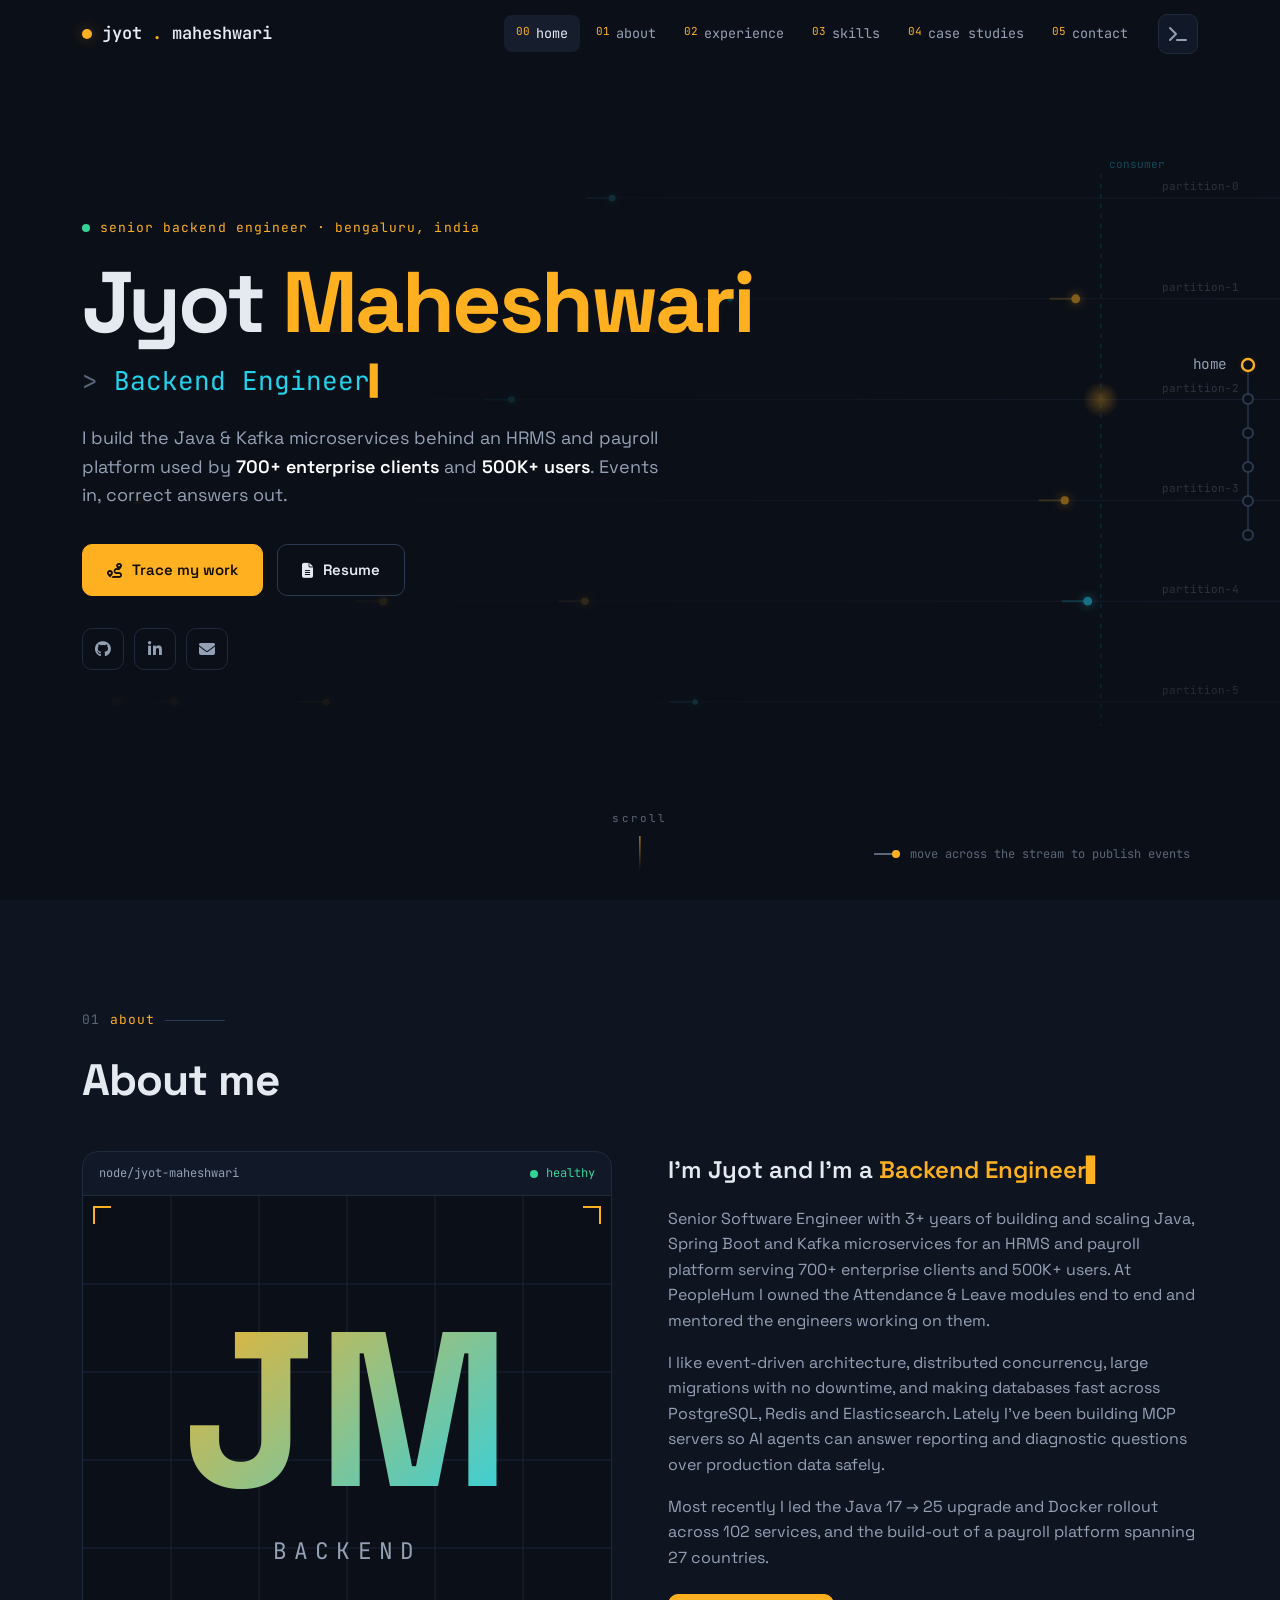
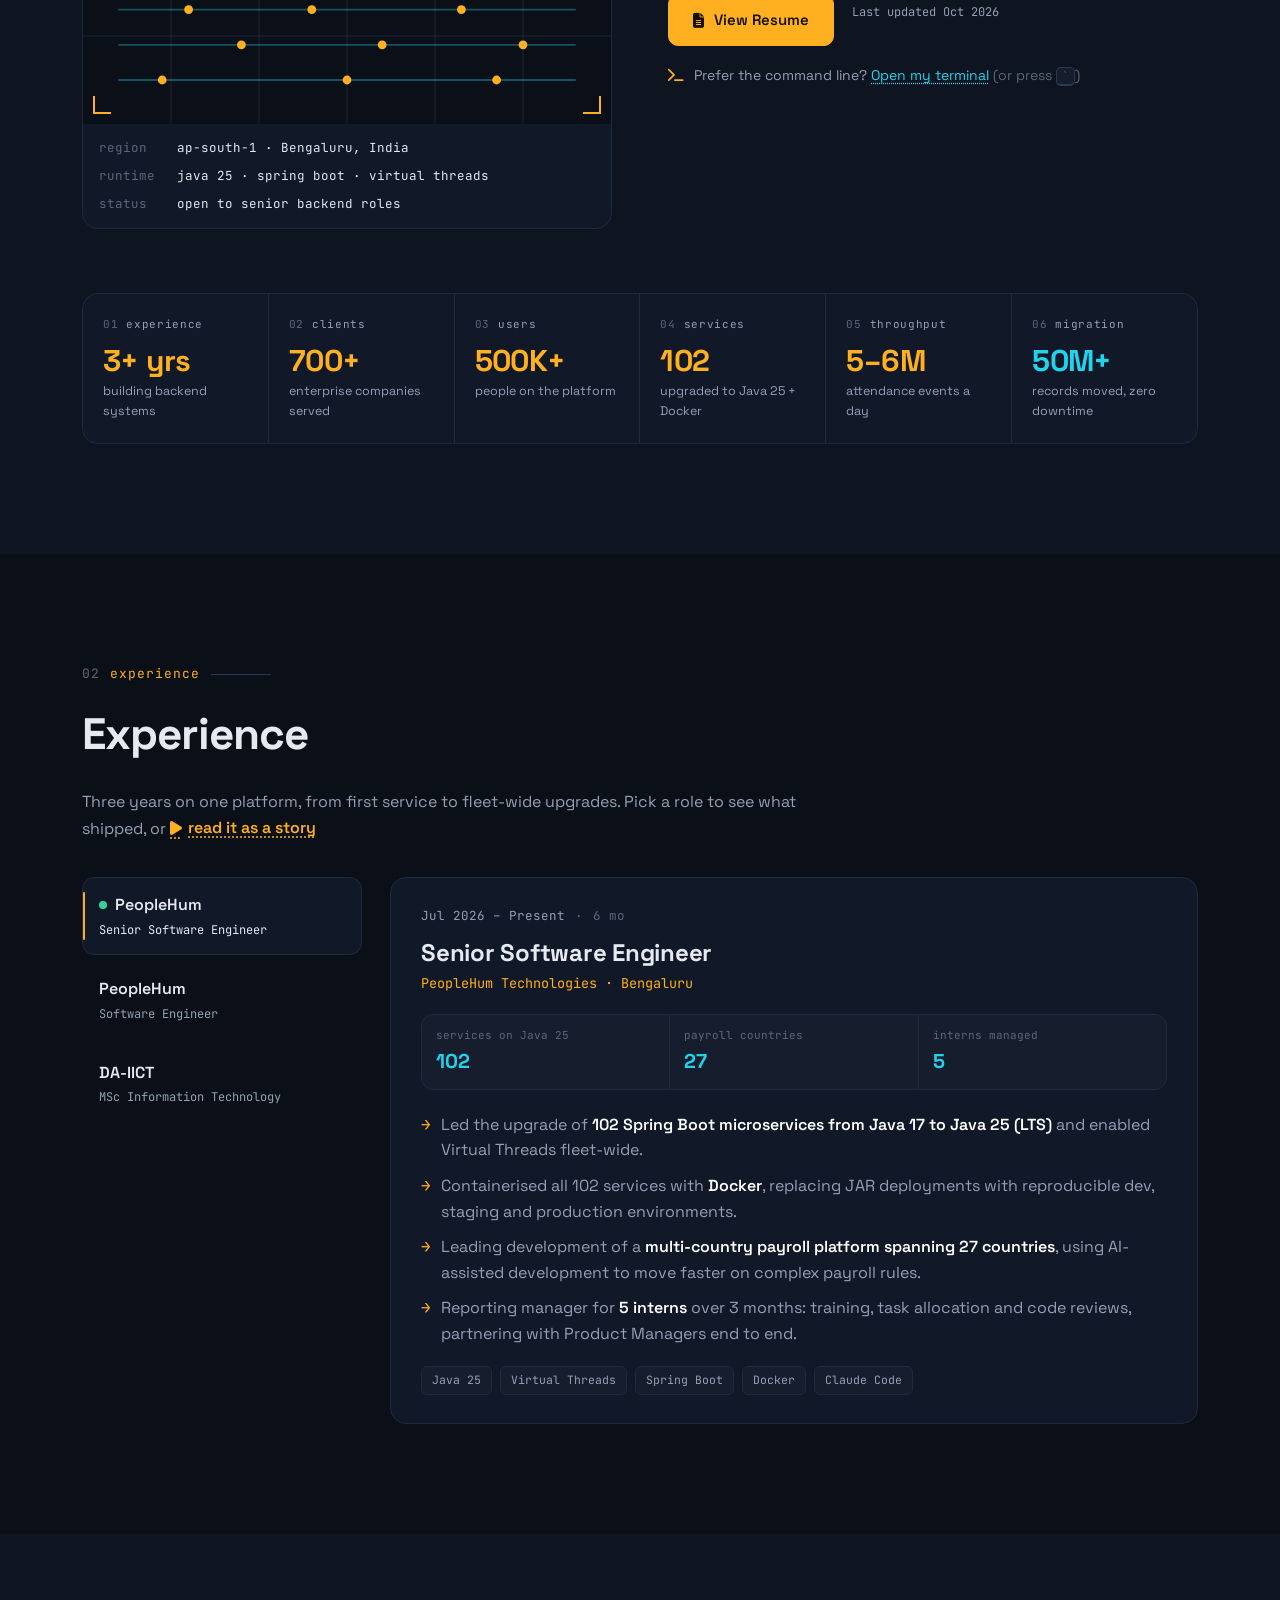
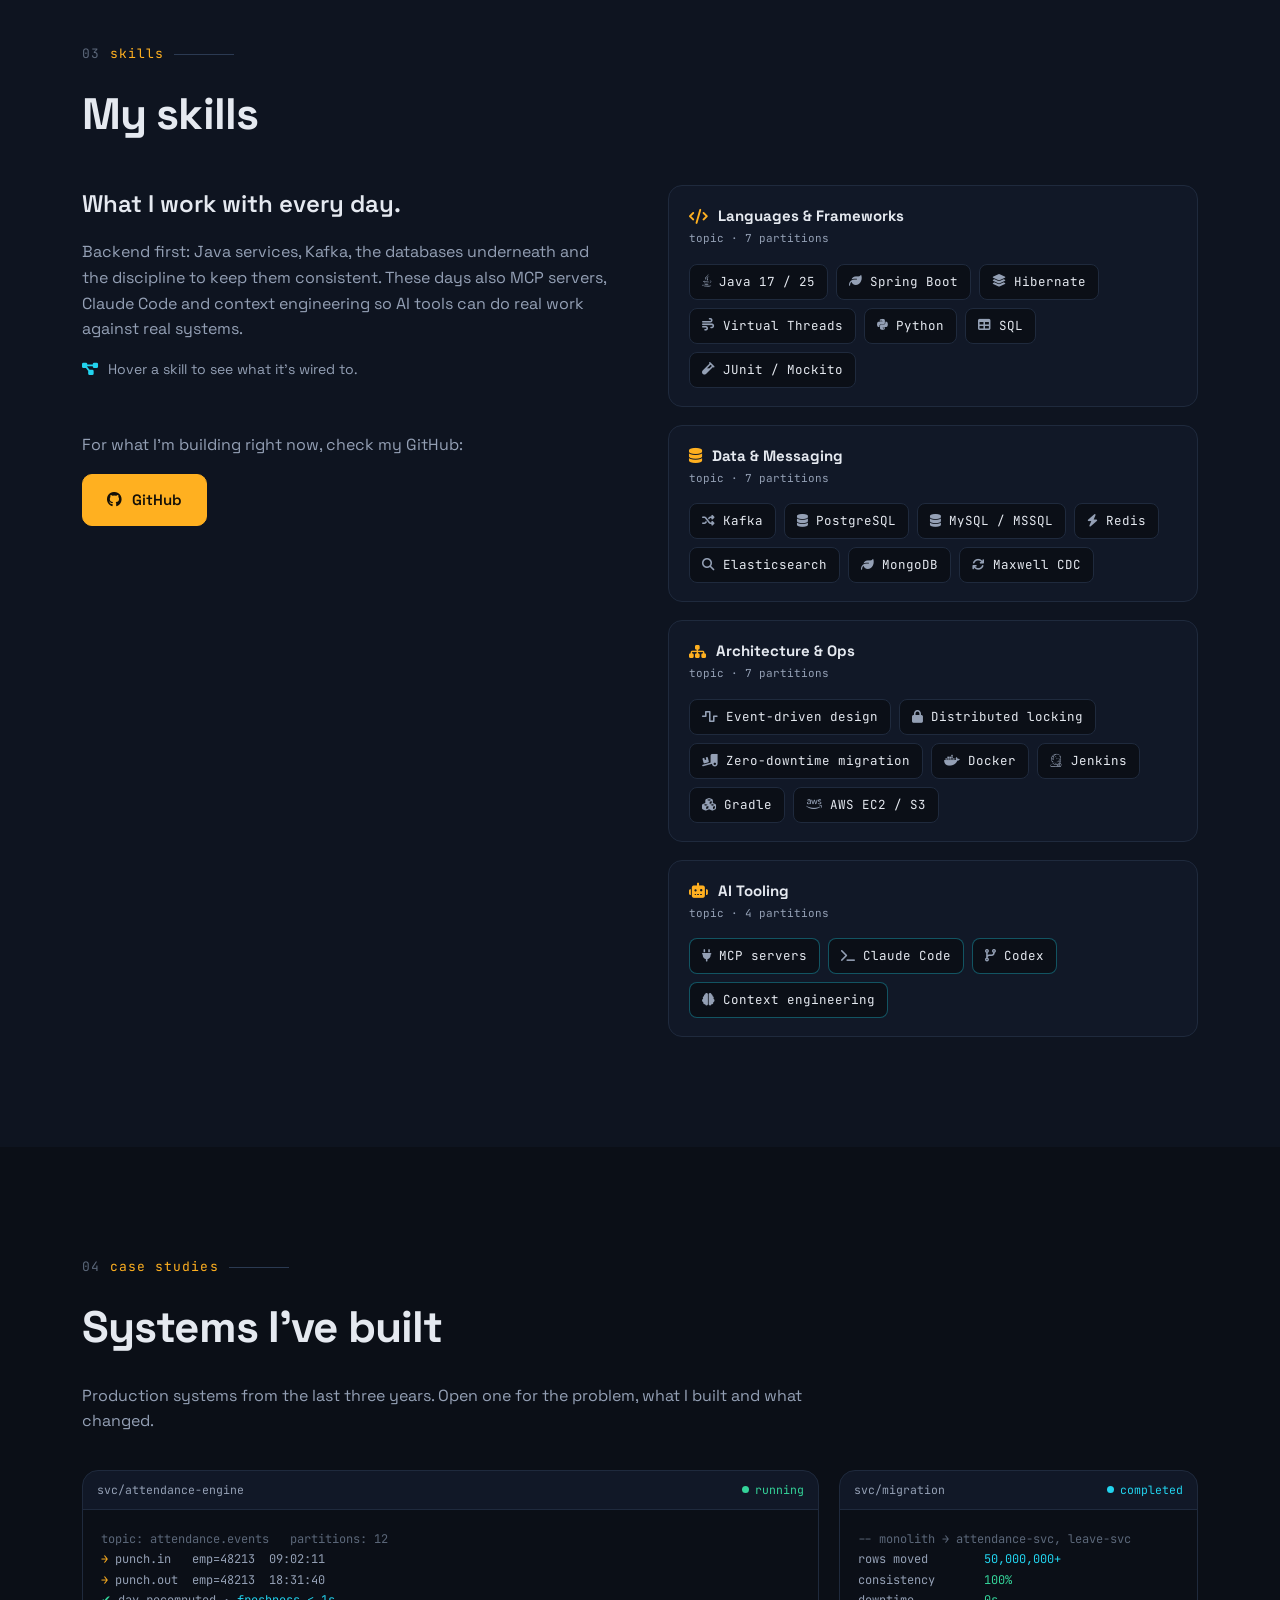
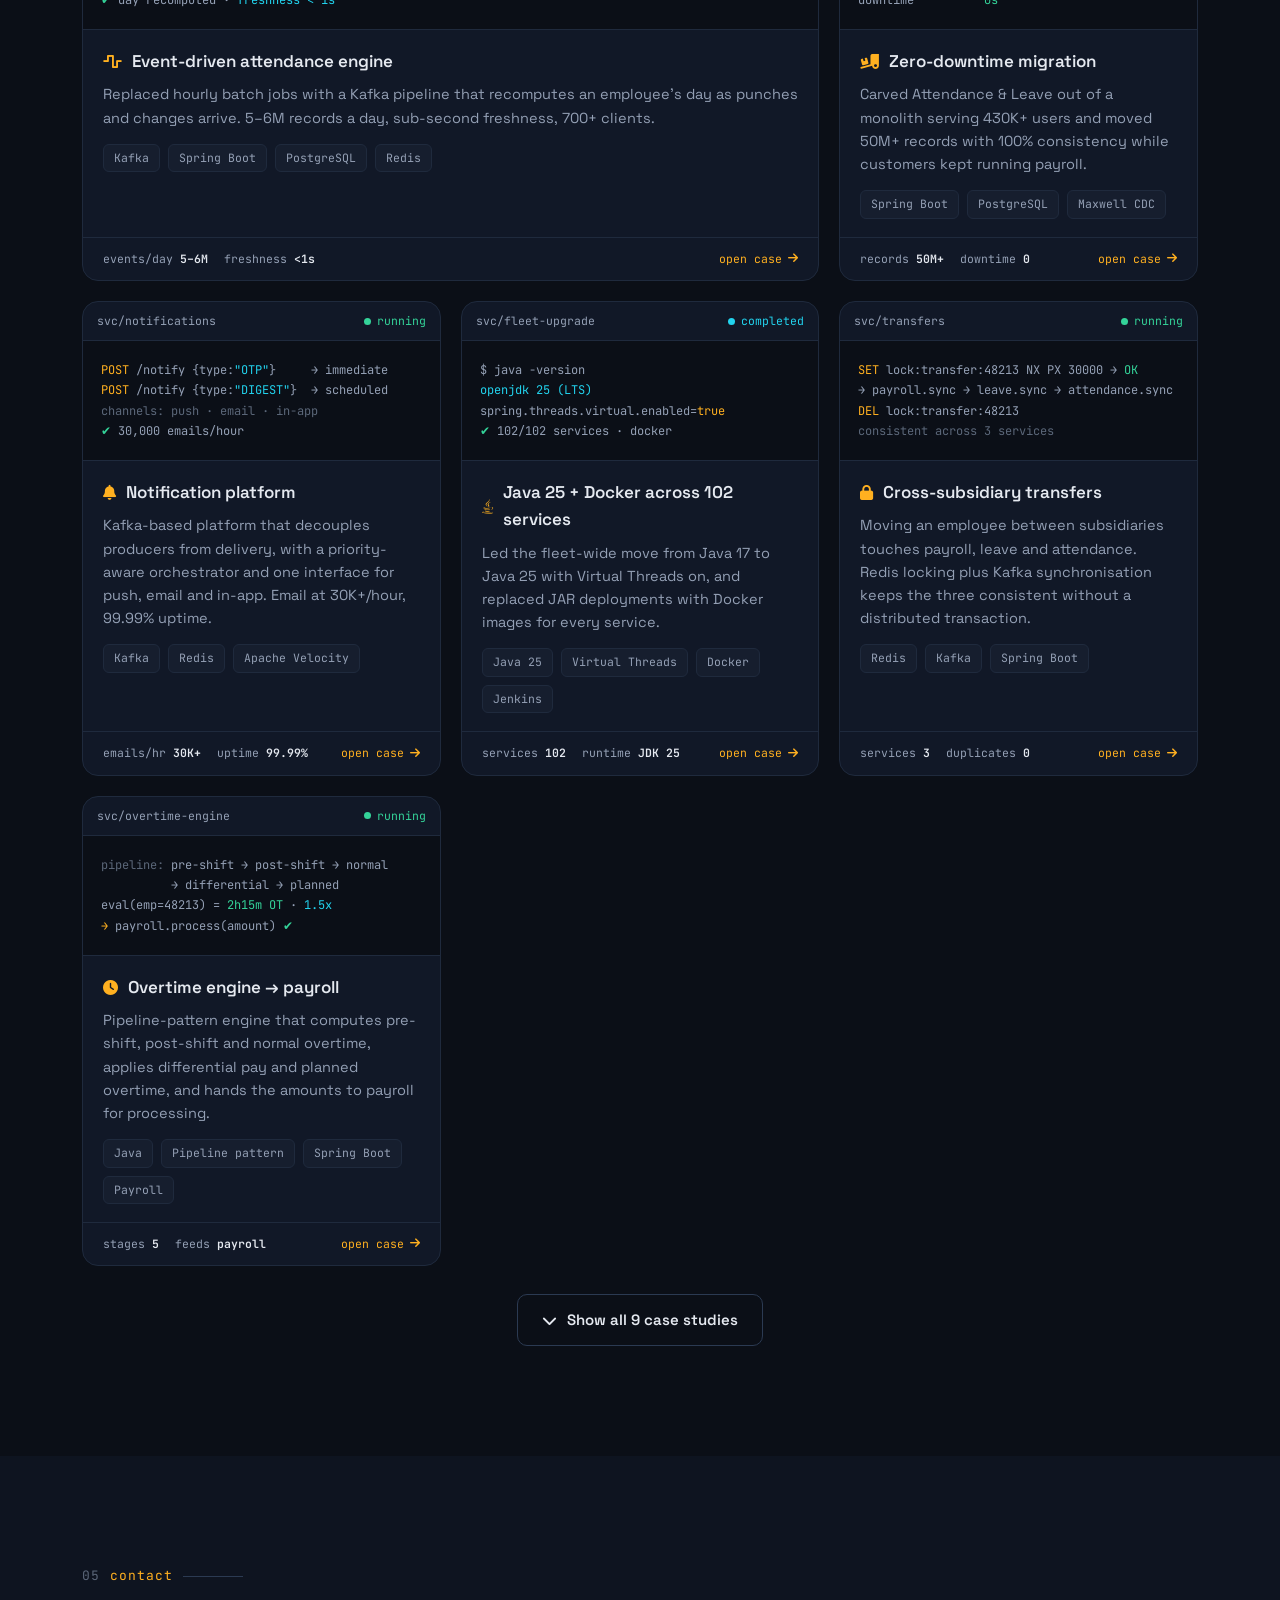
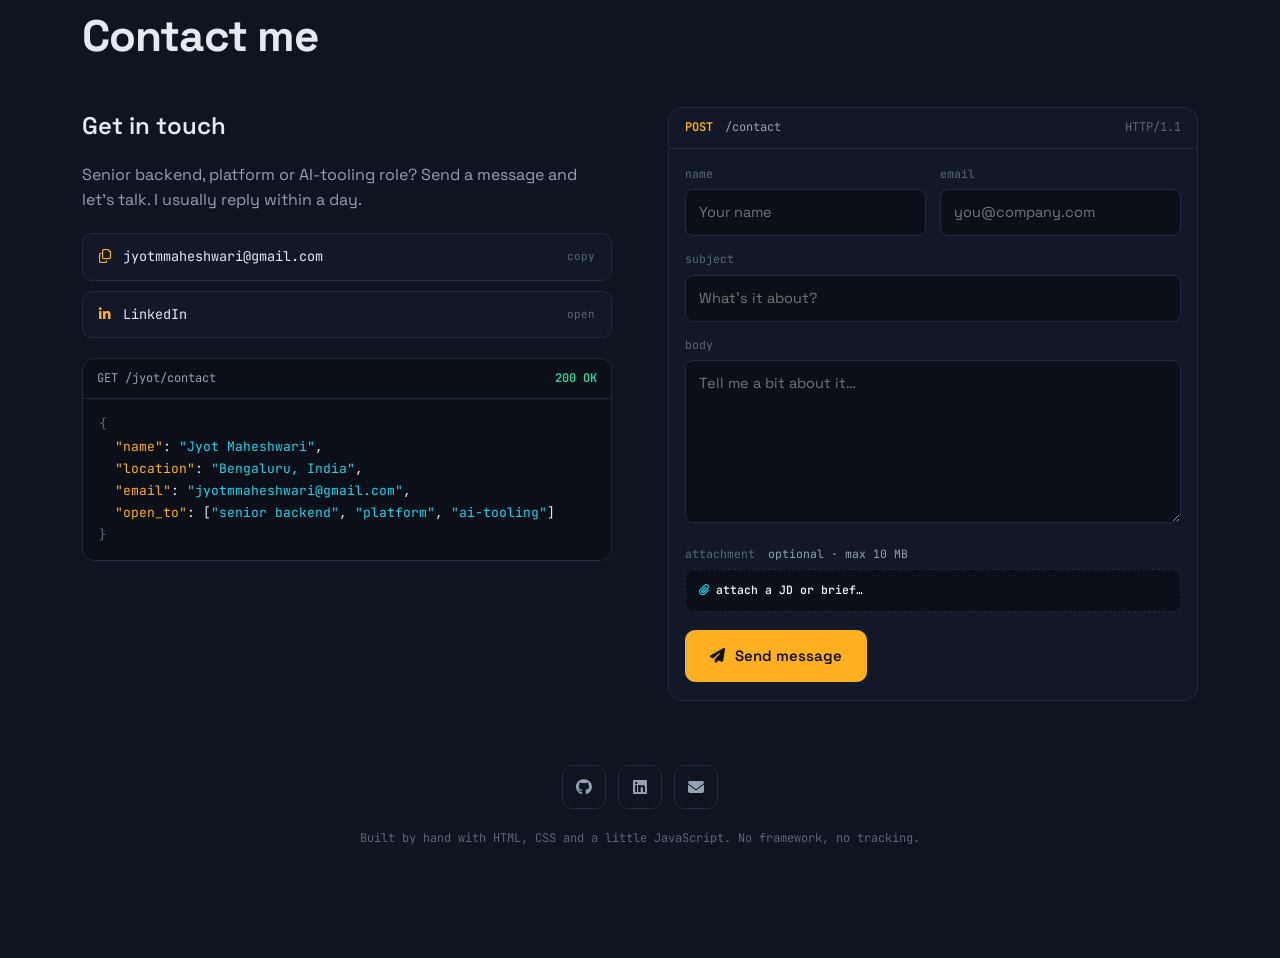
==== index.html @ 95adef5d "Add social preview image and Open Graph tags" ====
<!DOCTYPE html>
<html lang="en">

<head>
    <meta charset="UTF-8">
    <meta name="viewport" content="width=device-width, initial-scale=1">
    <title>Jyot Maheshwari | Senior Backend Engineer</title>
    <meta name="description" content="Jyot Maheshwari, Senior Backend Engineer in Bengaluru. Java, Spring Boot and Kafka microservices for an HRMS and payroll platform with 700+ enterprise clients and 500K+ users. Event-driven systems, zero-downtime migrations and MCP tooling over production data.">
    <meta name="keywords" content="Jyot Maheshwari, backend engineer, Java, Spring Boot, Kafka, microservices, event-driven, MCP, portfolio, Bengaluru">
    <meta name="author" content="Jyot Maheshwari">
    <meta name="theme-color" content="#0b0f17">

    <meta property="og:title" content="Jyot Maheshwari | Senior Backend Engineer">
    <meta property="og:description" content="Java, Spring Boot and Kafka at 500K+ user scale. Event-driven systems, zero-downtime migrations, MCP tooling.">
    <meta property="og:url" content="https://jyot21.github.io/">
    <meta property="og:type" content="website">
    <meta property="og:image" content="https://jyot21.github.io/assets/images/og.png">
    <meta property="og:image:width" content="1200">
    <meta property="og:image:height" content="630">
    <meta property="og:image:alt" content="Jyot Maheshwari, Senior Backend Engineer. Java, Spring Boot, Kafka. Event-stream artwork with partition lanes.">
    <meta name="twitter:card" content="summary_large_image">
    <meta name="twitter:title" content="Jyot Maheshwari | Senior Backend Engineer">
    <meta name="twitter:description" content="Java, Spring Boot and Kafka at 500K+ user scale. Event-driven systems, zero-downtime migrations, MCP tooling.">
    <meta name="twitter:image" content="https://jyot21.github.io/assets/images/og.png">

    <link rel="icon" type="image/svg+xml" href="assets/images/favicon.svg">

    <link rel="preconnect" href="https://fonts.googleapis.com">
    <link rel="preconnect" href="https://fonts.gstatic.com" crossorigin>
    <link href="https://fonts.googleapis.com/css2?family=JetBrains+Mono:wght@400;500;600&family=Space+Grotesk:wght@400;500;600;700&display=swap" rel="stylesheet">
    <link rel="stylesheet" href="https://cdnjs.cloudflare.com/ajax/libs/font-awesome/6.5.2/css/all.min.css" referrerpolicy="no-referrer">
    <link rel="stylesheet" href="assets/css/style.css">
    <link rel="stylesheet" href="assets/css/story.css">
    <script>document.documentElement.classList.add('js');</script>

    <script src="js/main.js" defer></script>
    <script src="js/terminal.js" defer></script>
    <script src="js/story.js" defer></script>
</head>

<body>
    <nav class="trace-rail" aria-label="Section trace">
        <span class="rail-line" aria-hidden="true"><span class="rail-fill"></span></span>
        <span class="rail-packet" aria-hidden="true"></span>
        <a class="rail-stop" href="#home"><span>home</span></a>
        <a class="rail-stop" href="#about"><span>about</span></a>
        <a class="rail-stop" href="#experience"><span>experience</span></a>
        <a class="rail-stop" href="#skills"><span>skills</span></a>
        <a class="rail-stop" href="#projects"><span>case studies</span></a>
        <a class="rail-stop" href="#contact"><span>contact</span></a>
    </nav>

    <button class="scroll-up-btn" type="button" aria-label="Back to top"><i class="fas fa-arrow-up"></i></button>

    <nav class="navbar">
        <div class="max-width">
            <a class="logo" href="#home"><span class="logo-dot" aria-hidden="true"></span>jyot<span>.</span>maheshwari</a>
            <ul class="menu" id="menu">
                <li><a href="#home"><span>00</span>home</a></li>
                <li><a href="#about"><span>01</span>about</a></li>
                <li><a href="#experience"><span>02</span>experience</a></li>
                <li><a href="#skills"><span>03</span>skills</a></li>
                <li><a href="#projects"><span>04</span>case studies</a></li>
                <li><a href="#contact"><span>05</span>contact</a></li>
            </ul>
            <button class="term-btn" type="button" aria-label="Open terminal" title="Terminal ( ` )"><i class="fas fa-terminal"></i></button>
            <button class="menu-btn" type="button" aria-label="Open menu" aria-expanded="false" aria-controls="menu">
                <i class="fas fa-bars"></i>
            </button>
        </div>
    </nav>

    <nav class="dock" aria-label="Sections">
        <a href="#about"><i class="fas fa-user"></i><span>about</span></a>
        <a href="#experience"><i class="fas fa-briefcase"></i><span>work</span></a>
        <a href="#skills"><i class="fas fa-layer-group"></i><span>skills</span></a>
        <a href="#projects"><i class="fas fa-cubes"></i><span>cases</span></a>
        <a href="#contact"><i class="fas fa-paper-plane"></i><span>contact</span></a>
    </nav>

    <!-- home -->
    <section class="home" id="home">
        <canvas class="stream" aria-hidden="true"></canvas>
        <div class="stream-shade" aria-hidden="true"></div>
        <div class="max-width">
            <div class="home-content">
                <p class="kicker hero-kicker"><span class="live-dot" aria-hidden="true"></span>senior backend engineer · bengaluru, india</p>
                <h1 class="text-2">Jyot <span>Maheshwari</span></h1>
                <p class="text-3"><span class="prompt" aria-hidden="true">&gt;</span> <span class="typing" data-words="Backend Engineer.|Event-driven systems builder.|Kafka &amp; Spring Boot engineer.|Zero-downtime migrator.|MCP tooling builder.">Backend Engineer.</span></p>
                <p class="home-sub">I build the Java &amp; Kafka microservices behind an HRMS and payroll platform used by <b>700+ enterprise clients</b> and <b>500K+ users</b>. Events in, correct answers out.</p>
                <div class="home-buttons">
                    <a class="btn" href="#about"><i class="fa-solid fa-route"></i> Trace my work</a>
                    <a class="btn btn-outline" href="resume/Jyot_Maheshwari_Resume.pdf" target="_blank" rel="noopener"><i class="fas fa-file-lines"></i> Resume</a>
                </div>
                <div class="home-social">
                    <a href="https://github.com/jyot21" target="_blank" rel="noopener" aria-label="GitHub"><i class="fab fa-github"></i></a>
                    <a href="https://www.linkedin.com/in/jyot-maheshwari" target="_blank" rel="noopener" aria-label="LinkedIn"><i class="fab fa-linkedin-in"></i></a>
                    <a href="mailto:jyotmmaheshwari@gmail.com" aria-label="Email"><i class="fas fa-envelope"></i></a>
                </div>
            </div>
        </div>
        <p class="stream-hint" aria-hidden="true"><i></i>move across the stream to publish events</p>
        <a href="#about" class="scroll-down" aria-label="Scroll to about"><span>scroll</span><i></i></a>
    </section>

    <!-- about -->
    <section class="about" id="about">
        <div class="max-width">
            <p class="kicker"><span>01</span>about</p>
            <h2 class="title">About me</h2>
            <div class="about-content">
                <div class="column left reveal">
                    <figure class="inspector">
                        <figcaption class="inspector-bar">
                            <span>node/jyot-maheshwari</span>
                            <span class="state"><i class="live-dot"></i>healthy</span>
                        </figcaption>
                        <div class="photo monogram">
                            <svg viewBox="0 0 600 600" role="img" aria-label="JM monogram">
                                <defs>
                                    <linearGradient id="mgGrad" x1="0" y1="0" x2="1" y2="1">
                                        <stop offset="0" stop-color="#ffb020"/>
                                        <stop offset="1" stop-color="#22d3ee"/>
                                    </linearGradient>
                                </defs>
                                <g class="mg-grid" stroke="#1f2a3d" stroke-width="1">
                                    <path d="M0 100H600M0 200H600M0 300H600M0 400H600M0 500H600M100 0V600M200 0V600M300 0V600M400 0V600M500 0V600"/>
                                </g>
                                <g class="mg-lanes" fill="none" stroke="#22d3ee" stroke-opacity=".35" stroke-width="2">
                                    <path d="M40 470H560"/><path d="M40 510H560"/><path d="M40 550H560"/>
                                </g>
                                <g class="mg-packets" fill="#ffb020">
                                    <circle cx="120" cy="470" r="5"/><circle cx="260" cy="470" r="5"/><circle cx="430" cy="470" r="5"/>
                                    <circle cx="180" cy="510" r="5"/><circle cx="340" cy="510" r="5"/><circle cx="500" cy="510" r="5"/>
                                    <circle cx="90" cy="550" r="5"/><circle cx="300" cy="550" r="5"/><circle cx="470" cy="550" r="5"/>
                                </g>
                                <text class="mg-text" x="300" y="330" text-anchor="middle" font-family="Space Grotesk, system-ui, sans-serif" font-weight="700" font-size="250" fill="url(#mgGrad)">JM</text>
                                <text class="mg-sub" x="300" y="412" text-anchor="middle" font-family="JetBrains Mono, monospace" font-size="26" fill="#94a0b5" letter-spacing="8">BACKEND</text>
                            </svg>
                            <span class="scan" aria-hidden="true"></span>
                            <span class="corner tl" aria-hidden="true"></span><span class="corner tr" aria-hidden="true"></span>
                            <span class="corner bl" aria-hidden="true"></span><span class="corner br" aria-hidden="true"></span>
                        </div>
                        <dl class="inspector-meta">
                            <div><dt>region</dt><dd>ap-south-1 · Bengaluru, India</dd></div>
                            <div><dt>runtime</dt><dd>java 25 · spring boot · virtual threads</dd></div>
                            <div><dt>status</dt><dd>open to senior backend roles</dd></div>
                        </dl>
                    </figure>
                </div>
                <div class="column right reveal">
                    <div class="text">I'm Jyot and I'm a <span class="typing-2" data-words="Backend Engineer.|Systems thinker.|Kafka person.">Backend Engineer.</span></div>
                    <p data-scroll-read>Senior Software Engineer with 3+ years of building and scaling Java, Spring Boot and Kafka microservices for an HRMS and payroll platform serving 700+ enterprise clients and 500K+ users. At PeopleHum I owned the Attendance &amp; Leave modules end to end and mentored the engineers working on them.</p>
                    <p data-scroll-read>I like event-driven architecture, distributed concurrency, large migrations with no downtime, and making databases fast across PostgreSQL, Redis and Elasticsearch. Lately I've been building MCP servers so AI agents can answer reporting and diagnostic questions over production data safely.</p>
                    <p data-scroll-read>Most recently I led the Java 17 → 25 upgrade and Docker rollout across 102 services, and the build-out of a payroll platform spanning 27 countries.</p>
                    <div class="about-actions">
                        <a class="btn" href="resume/Jyot_Maheshwari_Resume.pdf" target="_blank" rel="noopener"><i class="fas fa-file-lines"></i> View Resume</a>
                        <p class="resume-meta">Last updated <span data-resume-updated>Oct 2026</span></p>
                    </div>
                    <p class="term-hint"><i class="fas fa-terminal"></i> Prefer the command line? <button type="button" class="term-open">Open my terminal</button> <span class="kbd-or">(or press <kbd>`</kbd>)</span></p>
                </div>
            </div>

            <div class="metrics reveal" aria-label="Key numbers">
                <div class="metric" style="--i:0">
                    <p class="metric-name"><span>01</span>experience</p>
                    <p class="num" data-count="3" data-suffix="+ yrs">3+ yrs</p>
                    <p class="lbl">building backend systems</p>
                </div>
                <div class="metric" style="--i:1">
                    <p class="metric-name"><span>02</span>clients</p>
                    <p class="num" data-count="700" data-suffix="+">700+</p>
                    <p class="lbl">enterprise companies served</p>
                </div>
                <div class="metric" style="--i:2">
                    <p class="metric-name"><span>03</span>users</p>
                    <p class="num" data-count="500" data-suffix="K+">500K+</p>
                    <p class="lbl">people on the platform</p>
                </div>
                <div class="metric" style="--i:3">
                    <p class="metric-name"><span>04</span>services</p>
                    <p class="num" data-count="102">102</p>
                    <p class="lbl">upgraded to Java 25 + Docker</p>
                </div>
                <div class="metric" style="--i:4">
                    <p class="metric-name"><span>05</span>throughput</p>
                    <p class="num" data-count="6" data-prefix="5–" data-suffix="M">5–6M</p>
                    <p class="lbl">attendance events a day</p>
                </div>
                <div class="metric signal" style="--i:5">
                    <p class="metric-name"><span>06</span>migration</p>
                    <p class="num" data-count="50" data-suffix="M+">50M+</p>
                    <p class="lbl">records moved, zero downtime</p>
                </div>
            </div>
        </div>
    </section>

    <!-- experience -->
    <section class="experience" id="experience">
        <div class="max-width">
            <p class="kicker"><span>02</span>experience</p>
            <h2 class="title">Experience</h2>
            <p class="section-lede">Three years on one platform, from first service to fleet-wide upgrades. Pick a role to see what shipped, or <button class="story-btn" type="button"><i class="fa-solid fa-play"></i> read it as a story</button></p>

            <div class="xp" id="xp">
                <div class="xp-tabs" role="tablist" aria-label="Roles">
                    <button class="xp-tab" type="button" role="tab" id="xp-tab-senior" aria-controls="xp-senior" aria-selected="true"><span class="xp-tab-co"><i class="live-dot" aria-hidden="true"></i>PeopleHum</span><span class="xp-tab-role">Senior Software Engineer</span></button>
                    <button class="xp-tab" type="button" role="tab" id="xp-tab-se" aria-controls="xp-se" aria-selected="false" tabindex="-1"><span class="xp-tab-co">PeopleHum</span><span class="xp-tab-role">Software Engineer</span></button>
                    <button class="xp-tab" type="button" role="tab" id="xp-tab-edu" aria-controls="xp-edu" aria-selected="false" tabindex="-1"><span class="xp-tab-co">DA-IICT</span><span class="xp-tab-role">MSc Information Technology</span></button>
                </div>
                <div class="xp-panels">
                    <!-- TODO: the resume says "Present"; change data-end and the date text once you decide how to show the Oct 2026 exit. -->
                    <article class="job xp-panel current" role="tabpanel" id="xp-senior" aria-labelledby="xp-tab-senior" data-start="2026-07" data-end="now">
                        <header class="xp-head">
                            <p class="xp-when"><span class="date">Jul 2026 – Present</span><span class="dur"></span></p>
                            <h3>Senior Software Engineer</h3>
                            <p class="company">PeopleHum Technologies · Bengaluru</p>
                        </header>
                        <dl class="xp-stats">
                            <div><dt>services on Java 25</dt><dd>102</dd></div>
                            <div><dt>payroll countries</dt><dd>27</dd></div>
                            <div><dt>interns managed</dt><dd>5</dd></div>
                        </dl>
                        <ul class="xp-list">
                            <li>Led the upgrade of <b>102 Spring Boot microservices from Java 17 to Java 25 (LTS)</b> and enabled Virtual Threads fleet-wide.</li>
                            <li>Containerised all 102 services with <b>Docker</b>, replacing JAR deployments with reproducible dev, staging and production environments.</li>
                            <li>Leading development of a <b>multi-country payroll platform spanning 27 countries</b>, using AI-assisted development to move faster on complex payroll rules.</li>
                            <li>Reporting manager for <b>5 interns</b> over 3 months: training, task allocation and code reviews, partnering with Product Managers end to end.</li>
                        </ul>
                        <div class="tags"><span>Java 25</span><span>Virtual Threads</span><span>Spring Boot</span><span>Docker</span><span>Claude Code</span></div>
                    </article>
                    <article class="job xp-panel" role="tabpanel" id="xp-se" aria-labelledby="xp-tab-se" data-start="2023-07" data-end="2026-06">
                        <header class="xp-head">
                            <p class="xp-when"><span class="date">Jul 2023 – Jun 2026</span><span class="dur"></span></p>
                            <h3>Software Engineer</h3>
                            <p class="company">PeopleHum Technologies · Bengaluru</p>
                        </header>
                        <dl class="xp-stats">
                            <div><dt>records migrated</dt><dd>50M+</dd></div>
                            <div><dt>events / day</dt><dd>5–6M</dd></div>
                            <div><dt>query time</dt><dd>−40%</dd></div>
                        </dl>
                        <ul class="xp-list">
                            <li>Owned the <b>Attendance &amp; Leave modules</b> end to end for 700+ clients (500K+ users); drove architecture and mentored 5 engineers through reviews and design-pattern workshops.</li>
                            <li>Drove a <b>zero-downtime monolith-to-microservices migration</b> for a 430K+ user platform: 50M+ records, 100% data consistency.</li>
                            <li>Redesigned attendance calculation from hourly batch jobs to an <b>event-driven pipeline: 5–6M records a day with sub-second freshness</b>.</li>
                            <li><b>Redis distributed locking + Kafka synchronisation</b> for cross-subsidiary employee transfers across payroll, leave and attendance.</li>
                            <li>Cut average query time by <b>40%</b> with indexing, partition pruning and query rewrites on large tables.</li>
                            <li>Generic database integration framework over TLS (MySQL, MSSQL): <b>5M+ records/day</b>, idempotent, retried, zero duplicates.</li>
                            <li>Overtime engine on the <b>Pipeline pattern</b> (pre-shift, post-shift, normal, differential and planned OT) integrated with payroll; Kafka notification platform with a priority-aware orchestrator; email system at <b>30K+/hour, 99.99% uptime</b>.</li>
                        </ul>
                        <div class="tags"><span>Java 17</span><span>Spring Boot</span><span>Kafka</span><span>PostgreSQL</span><span>Redis</span><span>Elasticsearch</span></div>
                    </article>
                    <article class="job xp-panel" role="tabpanel" id="xp-edu" aria-labelledby="xp-tab-edu" data-start="2021-08" data-end="2023-05">
                        <header class="xp-head">
                            <p class="xp-when"><span class="date">Aug 2021 – May 2023</span><span class="dur"></span></p>
                            <h3>MSc in Information Technology</h3>
                            <p class="company">Dhirubhai Ambani Institute of Information and Communication Technology · Gujarat</p>
                        </header>
                        <dl class="xp-stats">
                            <div><dt>CGPA</dt><dd>7.69</dd></div>
                            <div><dt>team project</dt><dd>RideSharing</dd></div>
                            <div><dt>stack</dt><dd>Spring + React</dd></div>
                        </dl>
                        <ul class="xp-list">
                            <li>Built <b>RideSharing.com</b> with a team: drivers and passengers post and match ride requests along shared routes in either direction.</li>
                            <li>Worked on both the <b>Spring Boot REST API</b> and the React frontend.</li>
                        </ul>
                        <div class="tags"><span>Java</span><span>Spring Boot</span><span>React</span></div>
                    </article>
                </div>
            </div>
        </div>
    </section>

    <!-- skills -->
    <section class="skills" id="skills">
        <div class="max-width">
            <p class="kicker"><span>03</span>skills</p>
            <h2 class="title">My skills</h2>
            <div class="skills-content">
                <div class="column left reveal">
                    <div class="text">What I work with every day.</div>
                    <p>Backend first: Java services, Kafka, the databases underneath and the discipline to keep them consistent. These days also MCP servers, Claude Code and context engineering so AI tools can do real work against real systems.</p>
                    <p class="topo-hint"><i class="fas fa-diagram-project"></i> <span class="hint-hover">Hover</span><span class="hint-touch">Tap</span> a skill to see what it's wired to.</p>
                    <p class="topo-caption" aria-live="polite"></p>
                    <p>For what I'm building right now, check my GitHub:</p>
                    <a class="btn" href="https://github.com/jyot21" target="_blank" rel="noopener"><i class="fab fa-github"></i> GitHub</a>
                </div>
                <div class="column right topology" id="topology">
                    <svg class="topo-links" aria-hidden="true"></svg>
                    <div class="skill-group reveal">
                        <h3><i class="fas fa-code"></i> Languages &amp; Frameworks</h3>
                        <p class="topic-meta">topic · 7 partitions</p>
                        <div class="skill-icons">
                            <span class="chip" data-skill="java" tabindex="0"><i class="fab fa-java"></i>Java 17 / 25</span>
                            <span class="chip" data-skill="spring" tabindex="0"><i class="fas fa-leaf"></i>Spring Boot</span>
                            <span class="chip" data-skill="hibernate" tabindex="0"><i class="fas fa-layer-group"></i>Hibernate</span>
                            <span class="chip" data-skill="vthreads" tabindex="0"><i class="fas fa-wind"></i>Virtual Threads</span>
                            <span class="chip" data-skill="python" tabindex="0"><i class="fab fa-python"></i>Python</span>
                            <span class="chip" data-skill="sql" tabindex="0"><i class="fas fa-table"></i>SQL</span>
                            <span class="chip" data-skill="junit" tabindex="0"><i class="fas fa-vial"></i>JUnit / Mockito</span>
                        </div>
                    </div>
                    <div class="skill-group reveal">
                        <h3><i class="fas fa-database"></i> Data &amp; Messaging</h3>
                        <p class="topic-meta">topic · 7 partitions</p>
                        <div class="skill-icons">
                            <span class="chip" data-skill="kafka" tabindex="0"><i class="fas fa-shuffle"></i>Kafka</span>
                            <span class="chip" data-skill="postgres" tabindex="0"><i class="fas fa-database"></i>PostgreSQL</span>
                            <span class="chip" data-skill="mysql" tabindex="0"><i class="fas fa-database"></i>MySQL / MSSQL</span>
                            <span class="chip" data-skill="redis" tabindex="0"><i class="fas fa-bolt"></i>Redis</span>
                            <span class="chip" data-skill="es" tabindex="0"><i class="fas fa-magnifying-glass"></i>Elasticsearch</span>
                            <span class="chip" data-skill="mongo" tabindex="0"><i class="fas fa-leaf"></i>MongoDB</span>
                            <span class="chip" data-skill="cdc" tabindex="0"><i class="fas fa-arrows-rotate"></i>Maxwell CDC</span>
                        </div>
                    </div>
                    <div class="skill-group reveal">
                        <h3><i class="fas fa-sitemap"></i> Architecture &amp; Ops</h3>
                        <p class="topic-meta">topic · 7 partitions</p>
                        <div class="skill-icons">
                            <span class="chip" data-skill="events" tabindex="0"><i class="fas fa-wave-square"></i>Event-driven design</span>
                            <span class="chip" data-skill="locks" tabindex="0"><i class="fas fa-lock"></i>Distributed locking</span>
                            <span class="chip" data-skill="migration" tabindex="0"><i class="fas fa-truck-ramp-box"></i>Zero-downtime migration</span>
                            <span class="chip" data-skill="docker" tabindex="0"><i class="fab fa-docker"></i>Docker</span>
                            <span class="chip" data-skill="jenkins" tabindex="0"><i class="fab fa-jenkins"></i>Jenkins</span>
                            <span class="chip" data-skill="gradle" tabindex="0"><i class="fas fa-cubes"></i>Gradle</span>
                            <span class="chip" data-skill="aws" tabindex="0"><i class="fab fa-aws"></i>AWS EC2 / S3</span>
                        </div>
                    </div>
                    <div class="skill-group reveal">
                        <h3><i class="fas fa-robot"></i> AI Tooling</h3>
                        <p class="topic-meta">topic · 4 partitions</p>
                        <div class="skill-icons">
                            <span class="chip ai" data-skill="mcp" tabindex="0"><i class="fas fa-plug"></i>MCP servers</span>
                            <span class="chip ai" data-skill="claude" tabindex="0"><i class="fas fa-terminal"></i>Claude Code</span>
                            <span class="chip ai" data-skill="codex" tabindex="0"><i class="fas fa-code-branch"></i>Codex</span>
                            <span class="chip ai" data-skill="context" tabindex="0"><i class="fas fa-brain"></i>Context engineering</span>
                        </div>
                    </div>
                </div>
            </div>
        </div>
    </section>

    <!-- case studies -->
    <section class="projects" id="projects">
        <div class="max-width">
            <p class="kicker"><span>04</span>case studies</p>
            <h2 class="title">Systems I've built</h2>
            <p class="section-lede">Production systems from the last three years. Open one for the problem, what I built and what changed.</p>
            <div class="services" id="services">
                <article class="card featured" data-case="attendance" tabindex="0" role="button" aria-haspopup="dialog">
                    <div class="card-bar"><span class="svc">svc/attendance-engine</span><span class="status live">running</span></div>
                    <div class="card-media code-art" aria-hidden="true">
<pre><span class="c">topic: attendance.events   partitions: 12</span>
<span class="k">→</span> punch.in   emp=48213  09:02:11
<span class="k">→</span> punch.out  emp=48213  18:31:40
<span class="ok">✔</span> day recomputed · <span class="s">freshness &lt; 1s</span></pre>
                    </div>
                    <div class="card-body">
                        <div class="text"><i class="fas fa-wave-square"></i> Event-driven attendance engine</div>
                        <p>Replaced hourly batch jobs with a Kafka pipeline that recomputes an employee's day as punches and changes arrive. 5–6M records a day, sub-second freshness, 700+ clients.</p>
                        <div class="tags"><span>Kafka</span><span>Spring Boot</span><span>PostgreSQL</span><span>Redis</span></div>
                    </div>
                    <div class="card-metrics"><span>events/day <b>5–6M</b></span><span>freshness <b>&lt;1s</b></span><span class="open">open case <i class="fas fa-arrow-right"></i></span></div>
                </article>
                <article class="card" data-case="migration" tabindex="0" role="button" aria-haspopup="dialog">
                    <div class="card-bar"><span class="svc">svc/migration</span><span class="status done">completed</span></div>
                    <div class="card-media code-art" aria-hidden="true">
<pre><span class="c">-- monolith → attendance-svc, leave-svc</span>
rows moved        <span class="s">50,000,000+</span>
consistency       <span class="ok">100%</span>
downtime          <span class="ok">0s</span></pre>
                    </div>
                    <div class="card-body">
                        <div class="text"><i class="fas fa-truck-ramp-box"></i> Zero-downtime migration</div>
                        <p>Carved Attendance &amp; Leave out of a monolith serving 430K+ users and moved 50M+ records with 100% consistency while customers kept running payroll.</p>
                        <div class="tags"><span>Spring Boot</span><span>PostgreSQL</span><span>Maxwell CDC</span></div>
                    </div>
                    <div class="card-metrics"><span>records <b>50M+</b></span><span>downtime <b>0</b></span><span class="open">open case <i class="fas fa-arrow-right"></i></span></div>
                </article>
                <article class="card" data-case="notifications" tabindex="0" role="button" aria-haspopup="dialog">
                    <div class="card-bar"><span class="svc">svc/notifications</span><span class="status live">running</span></div>
                    <div class="card-media code-art" aria-hidden="true">
<pre><span class="k">POST</span> /notify {type:<span class="s">"OTP"</span>}     → immediate
<span class="k">POST</span> /notify {type:<span class="s">"DIGEST"</span>}  → scheduled
<span class="c">channels: push · email · in-app</span>
<span class="ok">✔</span> 30,000 emails/hour</pre>
                    </div>
                    <div class="card-body">
                        <div class="text"><i class="fas fa-bell"></i> Notification platform</div>
                        <p>Kafka-based platform that decouples producers from delivery, with a priority-aware orchestrator and one interface for push, email and in-app. Email at 30K+/hour, 99.99% uptime.</p>
                        <div class="tags"><span>Kafka</span><span>Redis</span><span>Apache Velocity</span></div>
                    </div>
                    <div class="card-metrics"><span>emails/hr <b>30K+</b></span><span>uptime <b>99.99%</b></span><span class="open">open case <i class="fas fa-arrow-right"></i></span></div>
                </article>
                <article class="card" data-case="jdk25" tabindex="0" role="button" aria-haspopup="dialog">
                    <div class="card-bar"><span class="svc">svc/fleet-upgrade</span><span class="status done">completed</span></div>
                    <div class="card-media code-art" aria-hidden="true">
<pre>$ java -version
<span class="s">openjdk 25 (LTS)</span>
spring.threads.virtual.enabled=<span class="k">true</span>
<span class="ok">✔</span> 102/102 services · docker</pre>
                    </div>
                    <div class="card-body">
                        <div class="text"><i class="fab fa-java"></i> Java 25 + Docker across 102 services</div>
                        <p>Led the fleet-wide move from Java 17 to Java 25 with Virtual Threads on, and replaced JAR deployments with Docker images for every service.</p>
                        <div class="tags"><span>Java 25</span><span>Virtual Threads</span><span>Docker</span><span>Jenkins</span></div>
                    </div>
                    <div class="card-metrics"><span>services <b>102</b></span><span>runtime <b>JDK 25</b></span><span class="open">open case <i class="fas fa-arrow-right"></i></span></div>
                </article>
                <article class="card" data-case="transfers" tabindex="0" role="button" aria-haspopup="dialog">
                    <div class="card-bar"><span class="svc">svc/transfers</span><span class="status live">running</span></div>
                    <div class="card-media code-art" aria-hidden="true">
<pre><span class="k">SET</span> lock:transfer:48213 NX PX 30000 → <span class="ok">OK</span>
→ payroll.sync → leave.sync → attendance.sync
<span class="k">DEL</span> lock:transfer:48213
<span class="c">consistent across 3 services</span></pre>
                    </div>
                    <div class="card-body">
                        <div class="text"><i class="fas fa-lock"></i> Cross-subsidiary transfers</div>
                        <p>Moving an employee between subsidiaries touches payroll, leave and attendance. Redis locking plus Kafka synchronisation keeps the three consistent without a distributed transaction.</p>
                        <div class="tags"><span>Redis</span><span>Kafka</span><span>Spring Boot</span></div>
                    </div>
                    <div class="card-metrics"><span>services <b>3</b></span><span>duplicates <b>0</b></span><span class="open">open case <i class="fas fa-arrow-right"></i></span></div>
                </article>
                <article class="card" data-case="overtime" tabindex="0" role="button" aria-haspopup="dialog">
                    <div class="card-bar"><span class="svc">svc/overtime-engine</span><span class="status live">running</span></div>
                    <div class="card-media code-art" aria-hidden="true">
<pre><span class="c">pipeline:</span> pre-shift → post-shift → normal
          → differential → planned
eval(emp=48213) = <span class="ok">2h15m OT</span> · <span class="s">1.5x</span>
<span class="k">→</span> payroll.process(amount) <span class="ok">✔</span></pre>
                    </div>
                    <div class="card-body">
                        <div class="text"><i class="fas fa-clock"></i> Overtime engine → payroll</div>
                        <p>Pipeline-pattern engine that computes pre-shift, post-shift and normal overtime, applies differential pay and planned overtime, and hands the amounts to payroll for processing.</p>
                        <div class="tags"><span>Java</span><span>Pipeline pattern</span><span>Spring Boot</span><span>Payroll</span></div>
                    </div>
                    <div class="card-metrics"><span>stages <b>5</b></span><span>feeds <b>payroll</b></span><span class="open">open case <i class="fas fa-arrow-right"></i></span></div>
                </article>
                <article class="card" data-case="mcp" tabindex="0" role="button" aria-haspopup="dialog">
                    <div class="card-bar"><span class="svc">svc/mcp-tools</span><span class="status building">building</span></div>
                    <div class="card-media code-art" aria-hidden="true">
<pre><span class="c">tools/list</span>
  query_readonly(sql)        <span class="s">max_rows=200</span>
  tail_logs(service, mins)
<span class="c">scope: read-only · scoped · audited</span></pre>
                    </div>
                    <div class="card-body">
                        <div class="text"><i class="fas fa-plug"></i> MCP tools over production data</div>
                        <p>MCP servers that expose read-only, scoped tools over production datastores so AI agents can answer reporting and diagnostic questions without an engineer in the loop.</p>
                        <div class="tags"><span>MCP</span><span>Claude Code</span><span>Python</span></div>
                    </div>
                    <div class="card-metrics"><span>access <b>read-only</b></span><span>status <b>wip</b></span><span class="open">open case <i class="fas fa-arrow-right"></i></span></div>
                </article>
                <article class="card" data-case="dbint" tabindex="0" role="button" aria-haspopup="dialog">
                    <div class="card-bar"><span class="svc">svc/db-integration</span><span class="status live">running</span></div>
                    <div class="card-media code-art" aria-hidden="true">
<pre>conn mysql+tls://client-a   <span class="ok">✔</span>
conn mssql+tls://client-b   <span class="ok">✔</span>
rows/day   <span class="s">5,000,000+</span>
dupes      <span class="ok">0</span></pre>
                    </div>
                    <div class="card-body">
                        <div class="text"><i class="fas fa-arrows-rotate"></i> Database integration framework</div>
                        <p>Generic framework for pulling customer data over TLS from MySQL and MSSQL: 5M+ records a day with idempotency, retries and zero duplication.</p>
                        <div class="tags"><span>Java</span><span>MySQL</span><span>MSSQL</span><span>TLS</span></div>
                    </div>
                    <div class="card-metrics"><span>rows/day <b>5M+</b></span><span>dupes <b>0</b></span><span class="open">open case <i class="fas fa-arrow-right"></i></span></div>
                </article>
                <article class="card" data-case="ridesharing" tabindex="0" role="button" aria-haspopup="dialog">
                    <div class="card-bar"><span class="svc">svc/ridesharing</span><span class="status idle">archived</span></div>
                    <div class="card-media code-art" aria-hidden="true">
<pre><span class="k">POST</span> /rides {from:<span class="s">"DA-IICT"</span>, to:<span class="s">"Ahmedabad"</span>}
match: 3 drivers · either direction
<span class="c">team project · 2022</span></pre>
                    </div>
                    <div class="card-body">
                        <div class="text"><i class="fas fa-car"></i> RideSharing.com</div>
                        <p>Full-stack ride-sharing app from my master's: drivers and passengers post and match ride requests along shared routes in either direction.</p>
                        <div class="tags"><span>Spring Boot</span><span>React</span></div>
                    </div>
                    <div class="card-metrics"><span>year <b>2022</b></span><span>stack <b>Spring + React</b></span><span class="open">open case <i class="fas fa-arrow-right"></i></span></div>
                </article>
            </div>
            <button class="btn btn-outline more-projects" type="button" aria-expanded="false" aria-controls="services"><i class="fas fa-chevron-down"></i> <span>Show all 9 case studies</span></button>
        </div>

        <!-- TODO (attendance): add partitioning key, late/out-of-order handling and the consistency-vs-freshness trade-off you chose. -->
        <template id="case-attendance">
            <p class="case-kicker">Attendance &amp; Leave · PeopleHum</p>
            <h3>Event-driven attendance engine</h3>
            <div class="case-grid">
                <div class="case-block">
                    <h4><i class="fas fa-bug"></i> Problem</h4>
                    <p>Attendance was computed by scheduled batch jobs. A punch, a shift change or a regularisation only showed up on the next hourly run, so managers saw stale numbers and support carried the gap for 700+ clients.</p>
                </div>
                <div class="case-block">
                    <h4><i class="fas fa-hammer"></i> What I built</h4>
                    <ul>
                        <li>Redesigned the calculation as an event-driven pipeline on Kafka: an employee's day is recomputed as events arrive instead of on a timer.</li>
                        <li>Kept the correction path first-class, so late punches and regularisations recompute the affected day rather than waiting for a batch.</li>
                        <li>Tuned the tables underneath with indexing, partition pruning and query rewrites: average query time down 40%.</li>
                    </ul>
                </div>
                <div class="case-block">
                    <h4><i class="fas fa-bolt"></i> Outcome</h4>
                    <p>5–6M attendance records a day computed with sub-second freshness instead of hourly delays, for 700+ enterprise clients and 500K+ users.</p>
                </div>
            </div>
            <div class="tags"><span>Kafka</span><span>Spring Boot</span><span>PostgreSQL</span><span>Redis</span></div>
        </template>

        <!-- TODO (migration): add the strategy (strangler / expand-contract, CDC vs dual writes), how you verified consistency and the rollback plan. -->
        <template id="case-migration">
            <p class="case-kicker">Platform · PeopleHum</p>
            <h3>Zero-downtime monolith → microservices</h3>
            <div class="case-grid">
                <div class="case-block">
                    <h4><i class="fas fa-bug"></i> Problem</h4>
                    <p>Attendance &amp; Leave lived inside a monolith serving 430K+ users. Customers run payroll on fixed calendars, so there was no maintenance window in which to move them out.</p>
                </div>
                <div class="case-block">
                    <h4><i class="fas fa-hammer"></i> What I built</h4>
                    <ul>
                        <li>Carved the Attendance &amp; Leave modules out of the monolith into independently deployable services.</li>
                        <li>Moved 50M+ records into the new services with verification for 100% data consistency.</li>
                        <li>Cut over without a service interruption, with Maxwell CDC keeping the old and new sides in step.</li>
                    </ul>
                </div>
                <div class="case-block">
                    <h4><i class="fas fa-bolt"></i> Outcome</h4>
                    <p>Zero downtime, 100% consistency, 50M+ records moved. The modules I own now ship on their own schedule.</p>
                </div>
            </div>
            <div class="tags"><span>Spring Boot</span><span>PostgreSQL</span><span>Maxwell CDC</span><span>Kafka</span></div>
        </template>

        <template id="case-notifications">
            <p class="case-kicker">Platform · PeopleHum</p>
            <h3>Kafka notification platform + email system</h3>
            <div class="case-grid">
                <div class="case-block">
                    <h4><i class="fas fa-bug"></i> Problem</h4>
                    <p>Every feature sent its own emails and pushes. OTPs competed with bulk mail, and there was no single place to reason about delivery, retries or channels.</p>
                </div>
                <div class="case-block">
                    <h4><i class="fas fa-hammer"></i> What I built</h4>
                    <ul>
                        <li>A Kafka-based platform that decouples producers from delivery, so a feature publishes a notification and never touches a channel.</li>
                        <li>A priority-aware orchestrator: immediate delivery for OTPs, scheduled delivery for everything else.</li>
                        <li>One interface unifying push, email and in-app channels.</li>
                        <li>An email generation system with Redis caching and Apache Velocity templates, processed asynchronously.</li>
                    </ul>
                </div>
                <div class="case-block">
                    <h4><i class="fas fa-bolt"></i> Outcome</h4>
                    <p>30,000+ emails an hour at 99.99% uptime, and a single channel-agnostic API for every team.</p>
                </div>
            </div>
            <div class="tags"><span>Kafka</span><span>Redis</span><span>Apache Velocity</span><span>Spring Boot</span></div>
        </template>

        <!-- TODO (jdk25): add rollout order, the compatibility audit, how you handled synchronized pinning before JEP 491, and any p99/throughput numbers. -->
        <template id="case-jdk25">
            <p class="case-kicker">Fleet-wide · PeopleHum</p>
            <h3>Java 17 → 25, Virtual Threads and Docker across 102 services</h3>
            <div class="case-grid">
                <div class="case-block">
                    <h4><i class="fas fa-bug"></i> Problem</h4>
                    <p>102 Spring Boot services on Java 17, deployed as JARs. Environments drifted between dev, staging and production, and the thread-per-request model limited concurrency headroom.</p>
                </div>
                <div class="case-block">
                    <h4><i class="fas fa-hammer"></i> What I built</h4>
                    <ul>
                        <li>Led the upgrade of all 102 services to Java 25 (LTS) and enabled Virtual Threads fleet-wide.</li>
                        <li>Containerised every service with Docker, replacing JAR-based deployments.</li>
                        <li>Coordinated the rollout across the teams that own those services.</li>
                    </ul>
                </div>
                <div class="case-block">
                    <h4><i class="fas fa-bolt"></i> Outcome</h4>
                    <p>Every service on a supported LTS with Virtual Threads on, and reproducible environments from a developer laptop to production.</p>
                </div>
            </div>
            <div class="tags"><span>Java 25</span><span>Virtual Threads</span><span>Docker</span><span>Jenkins</span></div>
        </template>

        <!-- TODO (transfers): add lock expiry/fencing strategy, what happens if the lock expires mid-flow, and the incident that exposed the problem. -->
        <template id="case-transfers">
            <p class="case-kicker">Concurrency · PeopleHum</p>
            <h3>Cross-subsidiary employee transfers</h3>
            <div class="case-grid">
                <div class="case-block">
                    <h4><i class="fas fa-bug"></i> Problem</h4>
                    <p>Transferring an employee between subsidiaries touches payroll, leave and attendance services at once. Concurrent updates risked partial transfers or double-processing, and a distributed transaction wasn't an option.</p>
                </div>
                <div class="case-block">
                    <h4><i class="fas fa-hammer"></i> What I built</h4>
                    <ul>
                        <li>Redis distributed locking around the transfer so only one flow can act on an employee at a time.</li>
                        <li>Kafka event synchronisation to bring the other services in step once the transfer commits.</li>
                    </ul>
                </div>
                <div class="case-block">
                    <h4><i class="fas fa-bolt"></i> Outcome</h4>
                    <p>Transactional consistency across payroll, leave and attendance with no duplicate processing.</p>
                </div>
            </div>
            <div class="tags"><span>Redis</span><span>Kafka</span><span>Spring Boot</span></div>
        </template>

        <!-- TODO (mcp): list the datastores and tools exposed, the guardrails (read-only roles, allow-lists, row limits, PII masking, audit logs), and link the public repo when it exists. -->
        <template id="case-mcp">
            <p class="case-kicker">AI tooling · in progress</p>
            <h3>MCP servers over production datastores</h3>
            <div class="case-grid">
                <div class="case-block">
                    <h4><i class="fas fa-bug"></i> Problem</h4>
                    <p>Reporting and diagnostic questions against production needed an engineer in the loop, and AI assistants had no safe way to touch the data.</p>
                </div>
                <div class="case-block">
                    <h4><i class="fas fa-hammer"></i> What I'm building</h4>
                    <ul>
                        <li>MCP servers that expose read-only, scoped tools over production datastores for reporting and diagnostics.</li>
                        <li>Guardrails as the product: what an agent can see, how much, and a record of what it asked.</li>
                        <li>Day to day, Claude Code and Codex on the 27-country payroll platform, with tests and review keeping generated code honest.</li>
                    </ul>
                </div>
                <div class="case-block">
                    <h4><i class="fas fa-bolt"></i> Outcome</h4>
                    <p>Work in progress. A public version is on the way; code link coming here.</p>
                </div>
            </div>
            <div class="tags"><span>MCP</span><span>Claude Code</span><span>Codex</span><span>Python</span></div>
            <div class="case-links"><a class="btn" href="https://github.com/jyot21" target="_blank" rel="noopener"><i class="fab fa-github"></i> GitHub</a></div>
        </template>

        <template id="case-dbint">
            <p class="case-kicker">Integrations · PeopleHum</p>
            <h3>Generic database integration framework</h3>
            <div class="case-grid">
                <div class="case-block">
                    <h4><i class="fas fa-bug"></i> Problem</h4>
                    <p>Enterprise clients keep source-of-truth data in their own MySQL and MSSQL databases. Each integration was being built by hand, with its own failure modes and its own duplicates.</p>
                </div>
                <div class="case-block">
                    <h4><i class="fas fa-hammer"></i> What I built</h4>
                    <ul>
                        <li>One framework for TLS-secured connections to client MySQL and MSSQL databases.</li>
                        <li>Idempotent processing with retries, so re-runs and failures never produce duplicate records.</li>
                    </ul>
                </div>
                <div class="case-block">
                    <h4><i class="fas fa-bolt"></i> Outcome</h4>
                    <p>5M+ records a day with zero data duplication, and a new client integration is configuration rather than code.</p>
                </div>
            </div>
            <div class="tags"><span>Java</span><span>MySQL</span><span>MSSQL</span><span>TLS</span></div>
        </template>

        <template id="case-overtime">
            <p class="case-kicker">Attendance &amp; Leave · PeopleHum</p>
            <h3>Overtime engine, from punches to payroll</h3>
            <div class="case-grid">
                <div class="case-block">
                    <h4><i class="fas fa-bug"></i> Problem</h4>
                    <p>Overtime isn't one number. Hours before a shift, after it and on a normal day are counted differently; some attract differential pay; some are planned and approved in advance. Each client has its own rules, and at the end the amount has to reach payroll correctly.</p>
                </div>
                <div class="case-block">
                    <h4><i class="fas fa-hammer"></i> What I built</h4>
                    <ul>
                        <li>An engine on the Pipeline design pattern: pre-shift OT, post-shift OT and normal OT are computed as separate stages against the employee's shift.</li>
                        <li>A differential-pay stage applies the rate rules on top, and a planned-overtime stage handles overtime approved in advance.</li>
                        <li>Each stage evaluates the client's configured rules dynamically, so a new policy is configuration, not a code change.</li>
                        <li>Integrated the computed amounts with the payroll system so overtime flows straight into pay processing.</li>
                    </ul>
                </div>
                <div class="case-block">
                    <h4><i class="fas fa-bolt"></i> Outcome</h4>
                    <p>Five overtime models from one engine, configured per client, with the amounts reaching payroll automatically instead of being reconciled by hand.</p>
                </div>
            </div>
            <div class="tags"><span>Java</span><span>Pipeline pattern</span><span>Spring Boot</span><span>Payroll integration</span></div>
        </template>

        <template id="case-ridesharing">
            <p class="case-kicker">Team project · DA-IICT · 2022</p>
            <h3>RideSharing.com</h3>
            <div class="case-grid">
                <div class="case-block">
                    <h4><i class="fas fa-bug"></i> Problem</h4>
                    <p>Students and staff travelling the same routes had no simple way to find each other and share a ride.</p>
                </div>
                <div class="case-block">
                    <h4><i class="fas fa-hammer"></i> What I built</h4>
                    <ul>
                        <li>Drivers and passengers post ride requests; the app matches them along shared routes in either direction.</li>
                        <li>Contributed to both the Spring Boot REST API and the React frontend.</li>
                    </ul>
                </div>
            </div>
            <div class="tags"><span>Java</span><span>Spring Boot</span><span>React</span></div>
            <div class="case-links"><a class="btn" href="https://github.com/jyot21/IT632_8_ridesharing_web_frontend" target="_blank" rel="noopener"><i class="fab fa-github"></i> View code</a></div>
        </template>
    </section>

    <!-- contact -->
    <section class="contact" id="contact">
        <div class="max-width">
            <p class="kicker"><span>05</span>contact</p>
            <h2 class="title">Contact me</h2>
            <div class="contact-content">
                <div class="column left reveal">
                    <div class="text">Get in touch</div>
                    <p>Senior backend, platform or AI-tooling role? Send a message and let's talk. I usually reply within a day.</p>
                    <div class="quick">
                        <button class="quick-btn copy-email" type="button" data-email="jyotmmaheshwari@gmail.com"><i class="far fa-copy"></i><span>jyotmmaheshwari@gmail.com</span><em>copy</em></button>
                        <a class="quick-btn" href="https://www.linkedin.com/in/jyot-maheshwari" target="_blank" rel="noopener"><i class="fab fa-linkedin-in"></i><span>LinkedIn</span><em>open</em></a>
                    </div>
                    <div class="json-card">
                        <div class="json-bar"><span>GET /jyot/contact</span><b>200 OK</b></div>
<pre class="json"><span class="p">{</span>
  <span class="k">"name"</span>: <span class="s">"Jyot Maheshwari"</span>,
  <span class="k">"location"</span>: <span class="s">"Bengaluru, India"</span>,
  <span class="k">"email"</span>: <a class="s" href="mailto:jyotmmaheshwari@gmail.com">"jyotmmaheshwari@gmail.com"</a>,
  <span class="k">"open_to"</span>: [<span class="s">"senior backend"</span>, <span class="s">"platform"</span>, <span class="s">"ai-tooling"</span>]
<span class="p">}</span></pre>
                    </div>
                </div>
                <div class="column right reveal">
                    <form class="contact-form" id="contact-form" action="https://formsubmit.co/ajax/jyotmmaheshwari@gmail.com" method="POST" enctype="multipart/form-data">
                        <div class="form-bar"><span class="method">POST</span><span>/contact</span><span class="proto">HTTP/1.1</span></div>
                        <div class="fields">
                            <label class="field"><span>name</span><input type="text" name="Name" placeholder="Your name" required autocomplete="name"></label>
                            <label class="field"><span>email</span><input type="email" name="email" placeholder="you@company.com" required autocomplete="email"></label>
                        </div>
                        <label class="field"><span>subject</span><input type="text" name="Subject" placeholder="What's it about?"></label>
                        <label class="field textarea"><span>body</span><textarea name="Message" rows="6" placeholder="Tell me a bit about it…" required minlength="10"></textarea></label>
                        <label class="field file"><span>attachment <small>optional · max 10 MB</small></span>
                            <input type="file" name="attachment" id="attachment" accept=".pdf,.doc,.docx,.txt,.md,image/png,image/jpeg" data-max="10485760">
                            <span class="file-ui" aria-hidden="true"><i class="fas fa-paperclip"></i> <b class="file-name">attach a JD or brief…</b></span>
                        </label>
                        <label class="hp" aria-hidden="true">Leave empty<input type="text" name="_honey" tabindex="-1" autocomplete="off"></label>
                        <div class="button-area">
                            <button class="btn send-msg" type="submit"><i class="fa-solid fa-paper-plane"></i> <span>Send message</span></button>
                            <p id="status" role="status" aria-live="polite"></p>
                        </div>
                    </form>
                </div>
            </div>

            <div class="social-media">
                <a href="https://github.com/jyot21" target="_blank" rel="noopener" aria-label="GitHub"><i class="fab fa-github"></i></a>
                <a href="https://www.linkedin.com/in/jyot-maheshwari" target="_blank" rel="noopener" aria-label="LinkedIn"><i class="fab fa-linkedin"></i></a>
                <a href="mailto:jyotmmaheshwari@gmail.com" aria-label="Email"><i class="fas fa-envelope"></i></a>
            </div>
            <p class="footer-note">Built by hand with HTML, CSS and a little JavaScript. No framework, no tracking.</p>
        </div>
    </section>

    <dialog class="case-modal" id="case-modal" aria-labelledby="case-title">
        <button class="modal-close" type="button" aria-label="Close"><i class="fas fa-xmark"></i></button>
        <div class="case-media"></div>
        <div class="case-content"></div>
    </dialog>

    <dialog class="term" id="term" aria-label="Terminal">
        <div class="term-bar">
            <span class="term-dots" aria-hidden="true"><i></i><i></i><i></i></span>
            <span class="term-title">jyot@prod: ~</span>
            <button class="modal-close" type="button" aria-label="Close terminal"><i class="fas fa-xmark"></i></button>
        </div>
        <div class="term-body" id="term-body">
            <div class="term-out" id="term-out" aria-live="polite"></div>
            <form class="term-line" id="term-form" autocomplete="off">
                <label class="term-prompt" for="term-input">jyot@prod:~$</label>
                <input id="term-input" type="text" spellcheck="false" autocapitalize="off" enterkeyhint="send">
            </form>
        </div>
    </dialog>

    <div class="story-prompt" role="dialog" aria-modal="true" aria-labelledby="story-prompt-title" aria-describedby="story-prompt-copy" hidden>
        <div class="story-prompt-scrim" data-story="skip" aria-hidden="true"></div>
        <div class="story-prompt-card">
            <span class="story-prompt-handle" aria-hidden="true"></span>
            <div class="story-prompt-head">
                <span class="story-prompt-badge"><i class="fa-solid fa-film" aria-hidden="true"></i> Story mode</span>
                <span class="story-prompt-meta">2 min · 7 chapters</span>
                <button class="story-prompt-close" type="button" data-story="skip" aria-label="Close"><i class="fa-solid fa-xmark" aria-hidden="true"></i></button>
            </div>
            <div class="story-prompt-preview" aria-hidden="true">
                <svg class="story-prompt-art" viewBox="-10 0 380 96">
                    <path class="sp-track" d="M20 62 C80 62 80 30 140 30 S200 70 250 62 S300 28 340 30"/>
                    <path class="sp-line" pathLength="1" d="M20 62 C80 62 80 30 140 30 S200 70 250 62 S300 28 340 30"/>
                    <g class="sp-nodes">
                        <circle style="--i:0" cx="20" cy="62" r="6"/><circle style="--i:1" cx="140" cy="30" r="6"/><circle style="--i:2" cx="250" cy="62" r="6"/><circle class="hot" style="--i:3" cx="340" cy="30" r="7"/>
                    </g>
                    <g class="sp-labels">
                        <text x="20" y="88">da-iict</text><text x="140" y="14">first service</text><text x="250" y="88">migration</text><text x="340" y="14">senior</text>
                    </g>
                </svg>
            </div>
            <h3 id="story-prompt-title">Read my experience as a story?</h3>
            <p id="story-prompt-copy" class="story-prompt-copy">From a master's project to owning the systems behind 500K users. Scroll through what each step taught me.</p>
            <ul class="story-prompt-points" aria-label="What to expect">
                <li><i class="fa-solid fa-arrows-up-down" aria-hidden="true"></i>Scroll to play</li>
                <li><i class="fa-solid fa-door-open" aria-hidden="true"></i>Exit anytime</li>
                <li><i class="fa-solid fa-volume-xmark" aria-hidden="true"></i>No sound</li>
            </ul>
            <div class="story-prompt-actions">
                <button class="btn btn-outline story-prompt-skip" type="button" data-story="skip">Keep summary</button>
                <button class="btn story-prompt-go" type="button" data-story="play"><i class="fa-solid fa-play" aria-hidden="true"></i> Start the story</button>
            </div>
        </div>
    </div>

    <!-- TODO (story): these chapters are written from the resume. Replace the generic lines with what actually happened: the first bug, the migration night, the thing that broke. -->
    <div class="story" id="story" role="dialog" aria-modal="true" aria-label="My experience, as a story" hidden>
        <div class="story-ui">
            <div class="story-progress" aria-hidden="true"><i></i></div>
            <p class="story-chapter" aria-hidden="true">prologue</p>
            <button class="story-exit" type="button" data-story-exit aria-label="Exit story"><span>exit story</span> <kbd>esc</kbd><i class="fa-solid fa-xmark" aria-hidden="true"></i></button>
        </div>
        <p class="story-hint" aria-hidden="true">scroll<i></i></p>
        <div class="story-scroll">

            <section class="scene" data-chapter="prologue · 2021">
                <div class="scene-stage">
                    <p class="scene-year" aria-hidden="true">2021</p>
                    <div class="scene-text">
                        <p class="scene-kicker" style="--d:0">prologue · 2021</p>
                        <h2 style="--d:0">It started with a master's and a ride-sharing app.</h2>
                        <p style="--d:1">At DA-IICT I learned Java the way you learn a city from a map. The first time it felt real was a team project: a Spring Boot API and a React frontend that matched drivers and passengers along shared routes.</p>
                        <p style="--d:2">I liked the backend half more. <b>That was the first clue.</b></p>
                    </div>
                    <div class="scene-art" aria-hidden="true">
                        <svg viewBox="0 0 400 400">
                            <path class="draw" style="--d:0" d="M60 300 C120 300 140 120 200 120 S280 300 340 300"/>
                            <circle class="pop" style="--d:1" cx="60" cy="300" r="8"/>
                            <circle class="pop" style="--d:2" cx="200" cy="120" r="8"/>
                            <circle class="pop hot" style="--d:3" cx="340" cy="300" r="10"/>
                            <text class="pop lbl" style="--d:1" x="60" y="335">driver</text>
                            <text class="pop lbl" style="--d:3" x="340" y="335">rider</text>
                        </svg>
                    </div>
                </div>
            </section>

            <section class="scene" data-chapter="chapter 1 · 2023">
                <div class="scene-stage">
                    <p class="scene-year" aria-hidden="true">2023</p>
                    <div class="scene-text">
                        <p class="scene-kicker" style="--d:0">chapter 1 · 2023</p>
                        <h2 style="--d:0">First production system: attendance for 700 companies.</h2>
                        <p style="--d:1">I joined PeopleHum as a Software Engineer and landed on Attendance &amp; Leave. Every punch, every leave request, every payroll cut-off for 500K+ people ran through the code I was now responsible for.</p>
                        <p style="--d:2">Production has a way of teaching you what a textbook can't: <b>a wrong number here is someone's salary.</b></p>
                    </div>
                    <div class="scene-art" aria-hidden="true">
                        <svg viewBox="0 0 400 400">
                            <rect class="draw" style="--d:0" x="60" y="80" width="280" height="240" rx="12"/>
                            <path class="draw" style="--d:1" d="M60 130H340"/>
                            <g class="pop" style="--d:2"><circle cx="90" cy="105" r="5"/><circle cx="110" cy="105" r="5"/><circle cx="130" cy="105" r="5"/></g>
                            <path class="draw" style="--d:2" d="M90 180H230M90 220H290M90 260H200"/>
                            <circle class="pop hot" style="--d:3" cx="300" cy="260" r="8"/>
                        </svg>
                    </div>
                </div>
            </section>

            <section class="scene" data-chapter="chapter 2 · the migration">
                <div class="scene-stage">
                    <p class="scene-year" aria-hidden="true">50M</p>
                    <div class="scene-text">
                        <p class="scene-kicker" style="--d:0">chapter 2 · the migration</p>
                        <h2 style="--d:0">Fifty million records, and no maintenance window.</h2>
                        <p style="--d:1">Attendance &amp; Leave had to leave the monolith. Customers run payroll on fixed calendars, so "we'll be down for the weekend" was never on the table.</p>
                        <p style="--d:2">We moved <b>50M+ records with 100% consistency and zero downtime.</b> I learned that the migration is the easy part; proving nothing was lost is the job.</p>
                    </div>
                    <div class="scene-art" aria-hidden="true">
                        <svg viewBox="0 0 400 400">
                            <rect class="draw" style="--d:0" x="40" y="140" width="120" height="120" rx="10"/>
                            <rect class="draw" style="--d:1" x="240" y="90" width="120" height="90" rx="10"/>
                            <rect class="draw" style="--d:1" x="240" y="220" width="120" height="90" rx="10"/>
                            <path class="draw" style="--d:2" d="M160 200 C200 200 200 135 240 135"/>
                            <path class="draw" style="--d:2" d="M160 200 C200 200 200 265 240 265"/>
                            <circle class="pop hot" style="--d:3" cx="200" cy="200" r="6"/>
                        </svg>
                    </div>
                </div>
            </section>

            <section class="scene" data-chapter="chapter 3 · events">
                <div class="scene-stage">
                    <p class="scene-year" aria-hidden="true">&lt;1s</p>
                    <div class="scene-text">
                        <p class="scene-kicker" style="--d:0">chapter 3 · events</p>
                        <h2 style="--d:0">Stop computing on a timer. Compute when something happens.</h2>
                        <p style="--d:1">Attendance ran as hourly batch jobs, so every punch waited for the next run. I redesigned it as an event-driven pipeline on Kafka: an employee's day is recomputed as events arrive.</p>
                        <p style="--d:2"><b>5–6 million records a day, sub-second freshness.</b> This is still the design I'm proudest of.</p>
                    </div>
                    <div class="scene-art" aria-hidden="true">
                        <svg viewBox="0 0 400 400">
                            <path class="draw" style="--d:0" d="M40 150H360"/>
                            <path class="draw" style="--d:0" d="M40 200H360"/>
                            <path class="draw" style="--d:0" d="M40 250H360"/>
                            <circle class="pop hot" style="--d:1" cx="90" cy="150" r="6"/><circle class="pop hot" style="--d:2" cx="190" cy="150" r="6"/><circle class="pop hot" style="--d:3" cx="300" cy="150" r="6"/>
                            <circle class="pop hot" style="--d:2" cx="130" cy="200" r="6"/><circle class="pop hot" style="--d:3" cx="250" cy="200" r="6"/>
                            <circle class="pop hot" style="--d:1" cx="70" cy="250" r="6"/><circle class="pop hot" style="--d:2" cx="220" cy="250" r="6"/><circle class="pop hot" style="--d:3" cx="330" cy="250" r="6"/>
                            <text class="pop lbl" style="--d:1" x="40" y="135">partition-0</text>
                            <text class="pop lbl" style="--d:2" x="40" y="185">partition-1</text>
                            <text class="pop lbl" style="--d:3" x="40" y="235">partition-2</text>
                        </svg>
                    </div>
                </div>
            </section>

            <section class="scene" data-chapter="chapter 4 · the platform">
                <div class="scene-stage">
                    <p class="scene-year" aria-hidden="true">30K</p>
                    <div class="scene-text">
                        <p class="scene-kicker" style="--d:0">chapter 4 · the platform</p>
                        <h2 style="--d:0">The unglamorous systems everyone depends on.</h2>
                        <p style="--d:1">A notification platform on Kafka with a priority-aware orchestrator. An email system doing 30K an hour at 99.99% uptime. A database integration framework pulling 5M+ records a day from client MySQL and MSSQL without a single duplicate. An overtime engine that bends to each client's rules.</p>
                        <p style="--d:2">None of it is a headline. <b>All of it is what makes the headline features work.</b></p>
                    </div>
                    <div class="scene-art" aria-hidden="true">
                        <svg viewBox="0 0 400 400">
                            <rect class="draw" style="--d:0" x="150" y="150" width="100" height="100" rx="12"/>
                            <path class="draw" style="--d:1" d="M200 150V70M200 250V330M150 200H70M250 200H330"/>
                            <circle class="pop" style="--d:2" cx="200" cy="70" r="10"/>
                            <circle class="pop" style="--d:2" cx="200" cy="330" r="10"/>
                            <circle class="pop" style="--d:2" cx="70" cy="200" r="10"/>
                            <circle class="pop" style="--d:2" cx="330" cy="200" r="10"/>
                            <circle class="pop hot" style="--d:3" cx="200" cy="200" r="8"/>
                        </svg>
                    </div>
                </div>
            </section>

            <section class="scene" data-chapter="chapter 5 · 2026">
                <div class="scene-stage">
                    <p class="scene-year" aria-hidden="true">102</p>
                    <div class="scene-text">
                        <p class="scene-kicker" style="--d:0">chapter 5 · 2026</p>
                        <h2 style="--d:0">Senior. A hundred and two services, twenty-seven countries, five interns.</h2>
                        <p style="--d:1">The promotion recognised scope I already had. What changed was the blast radius: I led the Java 17 → 25 upgrade and Docker rollout across 102 services, started a payroll platform for 27 countries, and became the reporting manager for five interns.</p>
                        <p style="--d:2">Leading an upgrade across a fleet is less about Java and more about <b>getting a hundred service owners to move together.</b></p>
                    </div>
                    <div class="scene-art" aria-hidden="true">
                        <svg viewBox="0 0 400 400">
                            <g class="draw" style="--d:0">
                                <rect x="50" y="60" width="60" height="40" rx="6"/><rect x="130" y="60" width="60" height="40" rx="6"/><rect x="210" y="60" width="60" height="40" rx="6"/><rect x="290" y="60" width="60" height="40" rx="6"/>
                                <rect x="50" y="130" width="60" height="40" rx="6"/><rect x="130" y="130" width="60" height="40" rx="6"/><rect x="210" y="130" width="60" height="40" rx="6"/><rect x="290" y="130" width="60" height="40" rx="6"/>
                                <rect x="50" y="200" width="60" height="40" rx="6"/><rect x="130" y="200" width="60" height="40" rx="6"/><rect x="210" y="200" width="60" height="40" rx="6"/><rect x="290" y="200" width="60" height="40" rx="6"/>
                            </g>
                            <text class="pop lbl" style="--d:2" x="50" y="300">java 25 · virtual threads · docker</text>
                            <circle class="pop hot" style="--d:3" cx="320" cy="220" r="8"/>
                        </svg>
                    </div>
                </div>
            </section>

            <section class="scene" data-chapter="chapter 6 · now">
                <div class="scene-stage">
                    <p class="scene-year" aria-hidden="true">MCP</p>
                    <div class="scene-text">
                        <p class="scene-kicker" style="--d:0">chapter 6 · now</p>
                        <h2 style="--d:0">Letting AI agents into production, carefully.</h2>
                        <p style="--d:1">The questions I get asked most are reporting and diagnostics questions, and they all need an engineer with database access. I'm building MCP servers that expose read-only, scoped tools over production data so an agent can answer them safely.</p>
                        <p style="--d:2">Distributed systems taught me to distrust anything I can't verify. <b>That turns out to be the right instinct for AI tooling too.</b></p>
                    </div>
                    <div class="scene-art" aria-hidden="true">
                        <svg viewBox="0 0 400 400">
                            <rect class="draw" style="--d:0" x="40" y="160" width="110" height="80" rx="10"/>
                            <rect class="draw" style="--d:1" x="250" y="160" width="110" height="80" rx="10"/>
                            <path class="draw" style="--d:2" d="M150 200H250"/>
                            <path class="draw" style="--d:2" d="M200 170V230"/>
                            <text class="pop lbl" style="--d:1" x="40" y="145">agent</text>
                            <text class="pop lbl" style="--d:1" x="250" y="145">prod db</text>
                            <text class="pop lbl" style="--d:3" x="165" y="265">read-only</text>
                            <circle class="pop hot" style="--d:3" cx="200" cy="200" r="7"/>
                        </svg>
                    </div>
                </div>
            </section>

            <section class="scene scene-end" data-chapter="epilogue">
                <div class="scene-stage">
                    <div class="scene-text">
                        <p class="scene-kicker" style="--d:0">epilogue</p>
                        <h2 style="--d:0">What's next.</h2>
                        <p style="--d:1">A senior backend role where distributed systems and AI tooling both matter, on a team that cares about getting the numbers right.</p>
                        <div class="scene-actions" style="--d:2">
                            <a class="btn" href="#contact" data-story-exit><i class="fa-solid fa-paper-plane"></i> Get in touch</a>
                            <a class="btn btn-outline" href="#projects" data-story-exit><i class="fa-solid fa-cubes"></i> See the case studies</a>
                        </div>
                    </div>
                </div>
            </section>
        </div>
    </div>
</body>

</html>
---- assets/css/style.css ----
/* ---------- tokens ---------- */
:root {
    color-scheme: dark;
    --accent: #ffb020;
    --accent-dark: #d48f0a;
    --accent-glow: rgba(255, 176, 32, .32);
    --signal: #22d3ee;
    --signal-glow: rgba(34, 211, 238, .3);
    --bg: #0b0f17;
    --bg-2: #0e1420;
    --surface: #111827;
    --surface-2: #161e2e;
    --border: #1f2a3d;
    --border-strong: #2b3a52;
    --light-color: #fff;
    --text: #e5e9f0;
    --muted: #94a0b5;
    --dim: #5b6779;
    --ok: #34d399;
    --blur-background: rgba(11, 15, 23, .8);
    --ease: cubic-bezier(.22, 1, .36, 1);
    --display: 'Space Grotesk', system-ui, sans-serif;
    --mono: 'JetBrains Mono', ui-monospace, 'SFMono-Regular', Menlo, monospace;
    --nav-h: 68px;
}

/* ---------- reset ---------- */
*, *::before, *::after { box-sizing: border-box; margin: 0; padding: 0; }
html { scroll-behavior: smooth; scroll-padding-top: var(--nav-h); }
body { font-family: var(--display); background: var(--bg); color: var(--text); line-height: 1.6; overflow-x: hidden; -webkit-font-smoothing: antialiased; }
img, svg { display: block; max-width: 100%; }
a { color: inherit; text-decoration: none; }
button { font: inherit; color: inherit; background: none; border: 0; cursor: pointer; }
ul { list-style: none; }
code { font-family: var(--mono); font-size: .9em; color: var(--signal); }
kbd { font-family: var(--mono); font-size: .8em; padding: .1em .45em; border: 1px solid var(--border-strong); border-bottom-width: 2px; border-radius: 5px; background: var(--surface-2); }
b { font-weight: 600; color: var(--light-color); }
::selection { background: var(--accent); color: #111; }

.max-width { max-width: 1180px; margin: 0 auto; padding: 0 32px; }
section { padding: 110px 0; position: relative; }
section .title { font-size: clamp(32px, 4vw, 44px); font-weight: 700; letter-spacing: -.02em; margin-bottom: 36px; }
.kicker { font-family: var(--mono); font-size: 13px; color: var(--accent); letter-spacing: .08em; text-transform: lowercase; display: flex; align-items: center; gap: 10px; margin-bottom: 14px; }
.kicker > span:first-child { color: var(--dim); }
.kicker::after { content: ''; height: 1px; width: 60px; background: var(--border-strong); }
.section-lede { color: var(--muted); max-width: 720px; margin: -16px 0 36px; }
.live-dot { display: inline-block; width: 8px; height: 8px; border-radius: 50%; background: var(--ok); box-shadow: 0 0 0 0 rgba(52, 211, 153, .6); animation: pulse 2s infinite; vertical-align: middle; }
@keyframes pulse { 0% { box-shadow: 0 0 0 0 rgba(52, 211, 153, .6); } 70% { box-shadow: 0 0 0 9px rgba(52, 211, 153, 0); } 100% { box-shadow: 0 0 0 0 rgba(52, 211, 153, 0); } }

/* ---------- buttons ---------- */
.btn { display: inline-flex; align-items: center; gap: 10px; padding: 13px 24px; border-radius: 10px; font-weight: 600; font-size: 15px; background: var(--accent); color: #141008; border: 1px solid var(--accent); transition: transform .3s var(--ease), box-shadow .3s var(--ease), background .3s; }
.btn:hover { transform: translateY(-2px); box-shadow: 0 10px 30px -10px var(--accent-glow); background: #ffc14a; }
.btn-outline { background: transparent; color: var(--text); border-color: var(--border-strong); }
.btn-outline:hover { background: var(--surface-2); box-shadow: none; border-color: var(--muted); }

/* ---------- navbar ---------- */
.navbar { position: fixed; top: 0; left: 0; right: 0; z-index: 100; height: var(--nav-h); display: flex; align-items: center; transition: background .4s, border-color .4s; border-bottom: 1px solid transparent; }
.navbar.sticky { background: var(--blur-background); backdrop-filter: blur(14px); -webkit-backdrop-filter: blur(14px); border-color: var(--border); }
.navbar .max-width { width: 100%; display: flex; align-items: center; gap: 18px; }
.logo { font-family: var(--mono); font-weight: 600; font-size: 17px; display: flex; align-items: center; gap: 10px; margin-right: auto; }
.logo span:not(.logo-dot) { color: var(--accent); }
.logo-dot { width: 10px; height: 10px; border-radius: 50%; background: var(--accent); box-shadow: 0 0 14px var(--accent-glow); }
.menu { display: flex; gap: 4px; }
.menu a { font-family: var(--mono); font-size: 13.5px; padding: 8px 12px; border-radius: 8px; color: var(--muted); display: inline-flex; gap: 6px; transition: color .3s, background .3s; }
.menu a span { color: var(--accent); font-size: 11px; }
.menu a:hover, .menu a.active { color: var(--text); background: var(--surface-2); }
.term-btn, .menu-btn { width: 40px; height: 40px; border-radius: 9px; border: 1px solid var(--border); background: var(--surface); color: var(--muted); display: inline-flex; align-items: center; justify-content: center; transition: color .3s, border-color .3s; }
.term-btn:hover, .menu-btn:hover { color: var(--accent); border-color: var(--accent); }
.menu-btn { display: none; }

/* ---------- trace rail (desktop) ---------- */
.trace-rail { position: fixed; right: 26px; top: 50%; transform: translateY(-50%); z-index: 90; display: flex; flex-direction: column; gap: 22px; align-items: center; }
.rail-line { position: absolute; top: 6px; bottom: 6px; width: 2px; background: var(--border); border-radius: 2px; }
.rail-fill { position: absolute; left: 0; top: 0; width: 100%; height: 0; background: linear-gradient(var(--accent), var(--signal)); transition: height .2s linear; }
.rail-packet { position: absolute; width: 8px; height: 8px; border-radius: 50%; background: var(--accent); box-shadow: 0 0 10px var(--accent-glow); top: 0; transform: translateY(-50%); transition: top .2s linear; }
.rail-stop { position: relative; width: 12px; height: 12px; border-radius: 50%; background: var(--bg); border: 2px solid var(--border-strong); transition: border-color .3s, transform .3s; }
.rail-stop span { position: absolute; right: 22px; top: 50%; transform: translateY(-50%); font-family: var(--mono); font-size: 12px; color: var(--muted); opacity: 0; white-space: nowrap; transition: opacity .3s; pointer-events: none; }
.rail-stop:hover span, .rail-stop.active span { opacity: 1; }
.rail-stop.active { border-color: var(--accent); transform: scale(1.2); }

/* ---------- mobile dock ---------- */
.dock { display: none; position: fixed; left: 12px; right: 12px; bottom: 12px; z-index: 95; background: var(--blur-background); backdrop-filter: blur(14px); border: 1px solid var(--border); border-radius: 16px; padding: 8px; justify-content: space-around; }
.dock a { display: flex; flex-direction: column; align-items: center; gap: 4px; font-family: var(--mono); font-size: 10px; color: var(--muted); padding: 6px 10px; border-radius: 10px; }
.dock a i { font-size: 15px; }
.dock a.active { color: var(--accent); background: var(--surface-2); }

.scroll-up-btn { position: fixed; right: 26px; bottom: 26px; z-index: 90; width: 44px; height: 44px; border-radius: 12px; background: var(--surface); border: 1px solid var(--border); color: var(--muted); opacity: 0; pointer-events: none; transform: translateY(10px); transition: opacity .3s, transform .3s; }
.scroll-up-btn.show { opacity: 1; pointer-events: auto; transform: none; }

/* ---------- home ---------- */
.home { min-height: 100vh; display: flex; align-items: center; padding: var(--nav-h) 0 80px; overflow: hidden; }
.stream { position: absolute; inset: 0; width: 100%; height: 100%; }
.stream-shade { position: absolute; inset: 0; background: linear-gradient(90deg, var(--bg) 0%, rgba(11, 15, 23, .85) 45%, rgba(11, 15, 23, .35) 100%), linear-gradient(180deg, rgba(11, 15, 23, .2), transparent 30%, transparent 70%, var(--bg)); pointer-events: none; }
.home .max-width { position: relative; z-index: 2; width: 100%; }
.home-content { max-width: 720px; }
.hero-kicker { margin-bottom: 20px; }
.hero-kicker::after { display: none; }
.text-2 { font-size: clamp(44px, 8vw, 86px); font-weight: 700; letter-spacing: -.035em; line-height: 1.02; margin-bottom: 14px; }
.text-2 span { color: var(--accent); }
.text-3 { font-family: var(--mono); font-size: clamp(18px, 2.4vw, 26px); color: var(--signal); margin-bottom: 22px; }
.text-3 .prompt { color: var(--dim); }
.typing::after, .typing-2::after { content: '▌'; animation: blink 1s steps(1) infinite; color: var(--accent); }
@keyframes blink { 50% { opacity: 0; } }
.home-sub { color: var(--muted); font-size: 18px; max-width: 580px; margin-bottom: 34px; }
.home-buttons { display: flex; gap: 14px; flex-wrap: wrap; margin-bottom: 32px; }
.home-social { display: flex; gap: 10px; }
.home-social a { width: 42px; height: 42px; border-radius: 10px; border: 1px solid var(--border); display: inline-flex; align-items: center; justify-content: center; color: var(--muted); transition: color .3s, border-color .3s, transform .3s; }
.home-social a:hover { color: var(--accent); border-color: var(--accent); transform: translateY(-2px); }
.stream-hint { position: absolute; right: 90px; bottom: 36px; font-family: var(--mono); font-size: 12px; color: var(--dim); display: flex; align-items: center; gap: 10px; z-index: 2; }
.stream-hint i { width: 26px; height: 2px; background: var(--dim); position: relative; }
.stream-hint i::after { content: ''; position: absolute; right: 0; top: -3px; width: 8px; height: 8px; border-radius: 50%; background: var(--accent); animation: slide 1.6s var(--ease) infinite; }
@keyframes slide { 0% { right: 100%; opacity: 0; } 30% { opacity: 1; } 100% { right: -4px; opacity: 0; } }
.scroll-down { position: absolute; left: 50%; bottom: 30px; transform: translateX(-50%); display: flex; flex-direction: column; align-items: center; gap: 8px; font-family: var(--mono); font-size: 11px; letter-spacing: .2em; color: var(--dim); z-index: 2; }
.scroll-down i { width: 1px; height: 34px; background: linear-gradient(var(--accent), transparent); animation: drop 1.8s var(--ease) infinite; }
@keyframes drop { 0% { transform: scaleY(0); transform-origin: top; } 50% { transform: scaleY(1); transform-origin: top; } 51% { transform-origin: bottom; } 100% { transform: scaleY(0); transform-origin: bottom; } }

/* ---------- about ---------- */
.about { background: var(--bg-2); }
.about-content, .skills-content, .contact-content { display: grid; grid-template-columns: 1fr 1fr; gap: 56px; align-items: start; }
.column { min-width: 0; }
.column .text { font-size: 24px; font-weight: 600; margin-bottom: 16px; }
.column .text .typing-2 { color: var(--accent); }
.column p { color: var(--muted); margin-bottom: 16px; }
.inspector { border: 1px solid var(--border); border-radius: 16px; background: var(--surface); overflow: hidden; }
.inspector-bar { display: flex; justify-content: space-between; padding: 12px 16px; font-family: var(--mono); font-size: 12px; color: var(--muted); border-bottom: 1px solid var(--border); }
.inspector-bar .state { color: var(--ok); display: flex; align-items: center; gap: 8px; }
.photo { position: relative; aspect-ratio: 1; background: var(--bg); overflow: hidden; }
.photo svg { width: 100%; height: 100%; }
.scan { position: absolute; left: 0; right: 0; height: 2px; background: linear-gradient(90deg, transparent, var(--signal), transparent); opacity: .6; animation: scan 4s linear infinite; }
@keyframes scan { 0% { top: 0; } 100% { top: 100%; } }
.corner { position: absolute; width: 18px; height: 18px; border: 2px solid var(--accent); }
.corner.tl { top: 10px; left: 10px; border-right: 0; border-bottom: 0; }
.corner.tr { top: 10px; right: 10px; border-left: 0; border-bottom: 0; }
.corner.bl { bottom: 10px; left: 10px; border-right: 0; border-top: 0; }
.corner.br { bottom: 10px; right: 10px; border-left: 0; border-top: 0; }
.mg-packets circle { animation: packet 3s linear infinite; }
.mg-packets circle:nth-child(3n+2) { animation-delay: -1s; }
.mg-packets circle:nth-child(3n) { animation-delay: -2s; }
@keyframes packet { 0% { transform: translateX(0); } 100% { transform: translateX(120px); opacity: 0; } }
.inspector-meta { padding: 14px 16px; display: grid; gap: 8px; font-family: var(--mono); font-size: 12.5px; }
.inspector-meta div { display: flex; gap: 14px; }
.inspector-meta dt { color: var(--dim); width: 64px; flex: none; }
.inspector-meta dd { color: var(--text); }
.about-actions { display: flex; align-items: center; gap: 18px; flex-wrap: wrap; margin: 24px 0 18px; }
.resume-meta { font-family: var(--mono); font-size: 12px; color: var(--dim); margin: 0; }
.term-hint { font-size: 14px; color: var(--dim); }
.term-hint i { color: var(--accent); margin-right: 6px; }
.term-open { color: var(--signal); text-decoration: underline dotted; text-underline-offset: 3px; }
.kbd-or { color: var(--dim); }

.metrics { margin-top: 64px; display: grid; grid-template-columns: repeat(6, 1fr); gap: 1px; background: var(--border); border: 1px solid var(--border); border-radius: 16px; overflow: hidden; }
.metric { background: var(--surface); padding: 22px 20px; opacity: 0; transform: translateY(14px); transition: opacity .6s var(--ease), transform .6s var(--ease); transition-delay: calc(var(--i) * 80ms); }
.in .metric { opacity: 1; transform: none; }
.metric-name { font-family: var(--mono); font-size: 11px; color: var(--muted); letter-spacing: .06em; margin-bottom: 10px; display: flex; gap: 8px; }
.metric-name span { color: var(--dim); }
.metric .num { font-size: 30px; font-weight: 700; letter-spacing: -.02em; color: var(--accent); line-height: 1.1; margin-bottom: 4px; }
.metric.signal .num { color: var(--signal); }
.metric .lbl { font-size: 12.5px; color: var(--muted); }

/* ---------- experience ---------- */
.story-btn { color: var(--accent); font-weight: 600; display: inline-flex; align-items: center; gap: 6px; text-decoration: underline dotted; text-underline-offset: 4px; }
.story-btn:hover { color: #ffc14a; }
.xp { display: grid; grid-template-columns: 280px 1fr; gap: 28px; }
.xp-tabs { display: flex; flex-direction: column; gap: 6px; position: relative; }
.xp-tab { text-align: left; padding: 14px 16px; border-radius: 12px; border: 1px solid transparent; display: flex; flex-direction: column; gap: 3px; color: var(--muted); transition: background .3s, border-color .3s, color .3s; position: relative; }
.xp-tab::before { content: ''; position: absolute; left: 0; top: 14px; bottom: 14px; width: 2px; border-radius: 2px; background: transparent; transition: background .3s; }
.xp-tab-co { font-weight: 600; color: var(--text); display: flex; align-items: center; gap: 8px; }
.xp-tab-role { font-family: var(--mono); font-size: 12px; }
.xp-tab:hover { background: var(--surface); }
.xp-tab[aria-selected="true"] { background: var(--surface); border-color: var(--border); color: var(--text); }
.xp-tab[aria-selected="true"]::before { background: var(--accent); }
.xp-panel { display: none; border: 1px solid var(--border); border-radius: 16px; background: var(--surface); padding: 28px 30px; animation: fade .4s var(--ease); }
.xp-panel.current { display: block; }
@keyframes fade { from { opacity: 0; transform: translateY(8px); } to { opacity: 1; transform: none; } }
.xp-when { font-family: var(--mono); font-size: 12.5px; color: var(--muted); display: flex; gap: 10px; margin-bottom: 8px; }
.xp-when .dur { color: var(--dim); }
.xp-when .dur:not(:empty)::before { content: '·'; margin-right: 10px; }
.xp-head h3 { font-size: 24px; letter-spacing: -.01em; }
.company { color: var(--accent); font-family: var(--mono); font-size: 13.5px; margin-bottom: 20px; }
.xp-stats { display: grid; grid-template-columns: repeat(3, 1fr); gap: 1px; background: var(--border); border: 1px solid var(--border); border-radius: 12px; overflow: hidden; margin-bottom: 22px; }
.xp-stats div { background: var(--surface-2); padding: 12px 14px; }
.xp-stats dt { font-family: var(--mono); font-size: 11px; color: var(--dim); }
.xp-stats dd { font-size: 20px; font-weight: 700; color: var(--signal); }
.xp-list { display: grid; gap: 10px; color: var(--muted); margin-bottom: 20px; }
.xp-list li { padding-left: 20px; position: relative; }
.xp-list li::before { content: '→'; position: absolute; left: 0; color: var(--accent); font-family: var(--mono); }
.tags { display: flex; flex-wrap: wrap; gap: 8px; }
.tags span { font-family: var(--mono); font-size: 11.5px; padding: 4px 10px; border-radius: 6px; background: var(--surface-2); border: 1px solid var(--border); color: var(--muted); }

/* ---------- skills ---------- */
.skills { background: var(--bg-2); }
.topo-hint { font-size: 14px; }
.topo-hint i { color: var(--signal); margin-right: 6px; }
.hint-touch { display: none; }
.topo-caption { font-family: var(--mono); font-size: 12.5px; color: var(--signal); min-height: 1.6em; }
.topology { position: relative; display: grid; gap: 18px; }
.topo-links { position: absolute; inset: 0; width: 100%; height: 100%; pointer-events: none; z-index: 1; }
.topo-links line { stroke: var(--signal); stroke-width: 1.5; stroke-dasharray: 4 4; opacity: .8; animation: dash 1s linear infinite; }
@keyframes dash { to { stroke-dashoffset: -8; } }
.skill-group { border: 1px solid var(--border); border-radius: 14px; background: var(--surface); padding: 18px 20px; position: relative; }
.skill-group h3 { font-size: 15px; display: flex; align-items: center; gap: 10px; margin-bottom: 2px; }
.skill-group h3 i { color: var(--accent); }
.topic-meta { font-family: var(--mono); font-size: 11px; color: var(--dim); margin-bottom: 12px; }
.skill-icons { display: flex; flex-wrap: wrap; gap: 8px; }
.chip { font-family: var(--mono); font-size: 12.5px; padding: 7px 12px; border-radius: 8px; border: 1px solid var(--border); background: var(--bg); color: var(--text); display: inline-flex; align-items: center; gap: 8px; cursor: default; transition: border-color .3s, color .3s, opacity .3s, transform .3s, box-shadow .3s; position: relative; z-index: 2; }
.chip i { color: var(--muted); }
.chip.ai { border-color: rgba(34, 211, 238, .35); }
.chip:hover, .chip:focus-visible, .chip.src { border-color: var(--accent); color: var(--accent); outline: none; transform: translateY(-1px); box-shadow: 0 0 0 3px var(--accent-glow); }
.chip.lit { border-color: var(--signal); color: var(--signal); box-shadow: 0 0 0 3px var(--signal-glow); }
.topology.wiring .chip:not(.src):not(.lit) { opacity: .35; }

/* ---------- case studies ---------- */
.services { display: grid; grid-template-columns: repeat(3, 1fr); gap: 20px; }
.services:not(.all) .card:nth-child(n+7) { display: none; }
.card { border: 1px solid var(--border); border-radius: 16px; background: var(--surface); overflow: hidden; display: flex; flex-direction: column; cursor: pointer; transition: transform .35s var(--ease), border-color .35s, box-shadow .35s; }
.card:hover, .card:focus-visible { transform: translateY(-4px); border-color: var(--border-strong); box-shadow: 0 20px 40px -24px rgba(0, 0, 0, .8); outline: none; }
.card.featured { grid-column: span 2; }
.card-bar { display: flex; justify-content: space-between; align-items: center; padding: 10px 14px; font-family: var(--mono); font-size: 11.5px; color: var(--muted); border-bottom: 1px solid var(--border); }
.status { display: inline-flex; align-items: center; gap: 6px; }
.status::before { content: ''; width: 7px; height: 7px; border-radius: 50%; background: currentColor; }
.status.live { color: var(--ok); }
.status.done { color: var(--signal); }
.status.building { color: var(--accent); }
.status.idle { color: var(--dim); }
.card-media { background: var(--bg); border-bottom: 1px solid var(--border); }
.code-art { padding: 16px 18px; min-height: 120px; display: flex; align-items: center; }
.code-art pre { font-family: var(--mono); font-size: 12px; line-height: 1.7; color: var(--muted); white-space: pre; overflow: hidden; }
.code-art .k { color: var(--accent); }
.code-art .s { color: var(--signal); }
.code-art .c { color: var(--dim); }
.code-art .ok { color: var(--ok); }
.card-body { padding: 18px 20px; flex: 1; }
.card-body .text { font-size: 17px; font-weight: 600; margin-bottom: 8px; display: flex; align-items: center; gap: 10px; }
.card-body .text i { color: var(--accent); font-size: 15px; }
.card-body p { color: var(--muted); font-size: 14.5px; margin-bottom: 14px; }
.card-metrics { display: flex; gap: 16px; padding: 12px 20px; border-top: 1px solid var(--border); font-family: var(--mono); font-size: 11.5px; color: var(--muted); }
.card-metrics b { color: var(--text); }
.card-metrics .open { margin-left: auto; color: var(--accent); display: inline-flex; gap: 6px; align-items: center; }
.card-metrics .open i { transition: transform .3s; }
.card:hover .open i { transform: translateX(4px); }
.more-projects { margin: 28px auto 0; display: flex; }
.more-projects i { transition: transform .3s; }
.more-projects[aria-expanded="true"] i { transform: rotate(180deg); }

dialog { border: 0; padding: 0; color: var(--text); }
dialog::backdrop { background: rgba(5, 8, 14, .75); backdrop-filter: blur(6px); }
.case-modal { width: min(820px, calc(100vw - 32px)); max-height: calc(100vh - 48px); background: var(--surface); border: 1px solid var(--border); border-radius: 18px; overflow: auto; margin: auto; animation: fade .3s var(--ease); }
.modal-close { position: absolute; top: 12px; right: 12px; width: 38px; height: 38px; border-radius: 10px; background: var(--surface-2); border: 1px solid var(--border); color: var(--muted); z-index: 2; }
.modal-close:hover { color: var(--text); border-color: var(--border-strong); }
.case-media { background: var(--bg); border-bottom: 1px solid var(--border); }
.case-media .code-art { min-height: 140px; }
.case-media .code-art pre { font-size: 13px; }
.case-content { padding: 30px 34px 34px; }
.case-kicker { font-family: var(--mono); font-size: 12px; color: var(--accent); margin-bottom: 8px; }
.case-content h3 { font-size: 26px; letter-spacing: -.01em; margin-bottom: 22px; }
.case-grid { display: grid; gap: 18px; margin-bottom: 22px; }
.case-block { border: 1px solid var(--border); border-radius: 12px; padding: 16px 18px; background: var(--bg-2); }
.case-block h4 { font-family: var(--mono); font-size: 12.5px; color: var(--signal); margin-bottom: 8px; display: flex; gap: 8px; align-items: center; }
.case-block p, .case-block li { color: var(--muted); font-size: 15px; }
.case-block ul { display: grid; gap: 8px; }
.case-block li { padding-left: 18px; position: relative; }
.case-block li::before { content: '→'; position: absolute; left: 0; color: var(--accent); font-family: var(--mono); }
.case-links { margin-top: 20px; display: flex; gap: 12px; }

/* ---------- contact ---------- */
.contact { background: var(--bg-2); }
.quick { display: grid; gap: 10px; margin: 20px 0; }
.quick-btn { display: flex; align-items: center; gap: 12px; padding: 12px 16px; border: 1px solid var(--border); border-radius: 10px; background: var(--surface); font-family: var(--mono); font-size: 13.5px; text-align: left; transition: border-color .3s; }
.quick-btn:hover { border-color: var(--accent); }
.quick-btn i { color: var(--accent); }
.quick-btn em { margin-left: auto; font-style: normal; font-size: 11px; color: var(--dim); }
.quick-btn.copied em { color: var(--ok); }
.json-card { border: 1px solid var(--border); border-radius: 12px; overflow: hidden; background: var(--bg); }
.json-bar { display: flex; justify-content: space-between; padding: 10px 14px; font-family: var(--mono); font-size: 12px; color: var(--muted); border-bottom: 1px solid var(--border); }
.json-bar b { color: var(--ok); }
.json { font-family: var(--mono); font-size: 13px; padding: 14px 16px; line-height: 1.7; overflow: auto; }
.json .p { color: var(--dim); }
.json .k { color: var(--accent); }
.json .s { color: var(--signal); }
.json a.s:hover { text-decoration: underline; }
.contact-form { border: 1px solid var(--border); border-radius: 14px; background: var(--surface); overflow: hidden; }
.form-bar { display: flex; gap: 12px; padding: 10px 16px; font-family: var(--mono); font-size: 12px; color: var(--muted); border-bottom: 1px solid var(--border); }
.form-bar .method { color: var(--accent); font-weight: 600; }
.form-bar .proto { margin-left: auto; color: var(--dim); }
.fields { display: grid; grid-template-columns: 1fr 1fr; gap: 0 14px; padding: 16px 16px 0; }
.field { display: block; padding: 0 16px; margin-bottom: 14px; }
.fields .field { padding: 0; }
.field span { display: block; font-family: var(--mono); font-size: 11.5px; color: var(--dim); margin-bottom: 6px; }
.field input, .field textarea { width: 100%; padding: 11px 13px; border-radius: 8px; border: 1px solid var(--border); background: var(--bg); color: var(--text); font: inherit; font-size: 14.5px; transition: border-color .3s, box-shadow .3s; }
.field textarea { resize: vertical; }
.field input:focus, .field textarea:focus { outline: none; border-color: var(--accent); box-shadow: 0 0 0 3px var(--accent-glow); }
.field span small { font-size: inherit; color: var(--muted); margin-left: 6px; }
.field.file { position: relative; cursor: pointer; }
.field.file input[type="file"] { position: absolute; width: 1px; height: 1px; opacity: 0; overflow: hidden; pointer-events: none; }
.file-ui { display: flex; align-items: center; gap: 10px; width: 100%; padding: 11px 13px; border-radius: 8px; border: 1px dashed var(--border); background: var(--bg); font-family: var(--mono); font-size: 13px; color: var(--muted); transition: border-color .3s, box-shadow .3s; }
.file-ui i { color: var(--signal); }
.file-ui b { font-weight: 500; overflow: hidden; text-overflow: ellipsis; white-space: nowrap; }
.field.file:hover .file-ui { border-color: var(--dim); }
.field.file:focus-within .file-ui { border-color: var(--accent); box-shadow: 0 0 0 3px var(--accent-glow); }
.field.file.has-file .file-ui { border-style: solid; color: var(--text); }
.field.file.has-file .file-ui i { color: var(--ok); }
.hp { position: absolute; left: -9999px; }
.button-area { display: flex; align-items: center; gap: 16px; padding: 4px 16px 18px; flex-wrap: wrap; }
#status { font-family: var(--mono); font-size: 12.5px; color: var(--muted); margin: 0; }
#status.ok { color: var(--ok); }
#status.err { color: #f87171; }
.social-media { display: flex; justify-content: center; gap: 12px; margin-top: 64px; }
.social-media a { width: 44px; height: 44px; border-radius: 10px; border: 1px solid var(--border); display: inline-flex; align-items: center; justify-content: center; color: var(--muted); transition: color .3s, border-color .3s; }
.social-media a:hover { color: var(--accent); border-color: var(--accent); }
.footer-note { text-align: center; font-family: var(--mono); font-size: 12px; color: var(--dim); margin-top: 20px; }

/* ---------- terminal ---------- */
.term { width: min(760px, calc(100vw - 32px)); height: min(520px, calc(100vh - 48px)); background: #070a11; border: 1px solid var(--border-strong); border-radius: 14px; margin: auto; display: flex; flex-direction: column; overflow: hidden; animation: fade .25s var(--ease); font-family: var(--mono); font-size: 13.5px; }
.term:not([open]) { display: none; }
.term-bar { display: flex; align-items: center; gap: 12px; padding: 10px 14px; background: var(--surface); border-bottom: 1px solid var(--border); position: relative; }
.term-dots { display: flex; gap: 6px; }
.term-dots i { width: 11px; height: 11px; border-radius: 50%; background: var(--border-strong); }
.term-dots i:first-child { background: #f87171; }
.term-dots i:nth-child(2) { background: var(--accent); }
.term-dots i:last-child { background: var(--ok); }
.term-title { color: var(--muted); font-size: 12.5px; }
.term .modal-close { top: 6px; right: 8px; width: 30px; height: 30px; }
.term-body { flex: 1; overflow: auto; padding: 14px 16px; cursor: text; }
.term-out { white-space: pre-wrap; word-break: break-word; line-height: 1.65; }
.term-out div { min-height: 1.65em; }
.term-out a { color: var(--signal); text-decoration: underline; text-underline-offset: 3px; }
.t-accent { color: var(--accent); }
.t-muted { color: var(--dim); }
.t-prompt { color: var(--ok); }
.t-logo { color: var(--signal); white-space: pre; }
.term-line { display: flex; gap: 8px; align-items: center; margin-top: 4px; }
.term-prompt { color: var(--ok); white-space: nowrap; }
#term-input { flex: 1; background: none; border: 0; color: var(--text); font: inherit; outline: none; caret-color: var(--accent); }

/* ---------- reveal ---------- */
.js .reveal { opacity: 0; transform: translateY(18px); transition: opacity .7s var(--ease), transform .7s var(--ease); }
.js .reveal.in { opacity: 1; transform: none; }

/* ---------- responsive ---------- */
@media (max-width: 1100px) {
    .trace-rail { display: none; }
    .metrics { grid-template-columns: repeat(3, 1fr); }
    .services { grid-template-columns: repeat(2, 1fr); }
    .card.featured { grid-column: span 2; }
}
@media (max-width: 860px) {
    .menu { position: fixed; top: var(--nav-h); left: 0; right: 0; flex-direction: column; background: var(--blur-background); backdrop-filter: blur(14px); border-bottom: 1px solid var(--border); padding: 12px 20px 18px; transform: translateY(-110%); opacity: 0; transition: transform .35s var(--ease), opacity .35s; }
    .menu.open { transform: none; opacity: 1; }
    .menu-btn { display: inline-flex; }
    .dock { display: flex; }
    .about-content, .skills-content, .contact-content { grid-template-columns: 1fr; gap: 36px; }
    .xp { grid-template-columns: 1fr; }
    .xp-tabs { flex-direction: row; overflow-x: auto; gap: 8px; padding-bottom: 4px; }
    .xp-tab { flex: none; min-width: 200px; }
    .xp-tab::before { display: none; }
    .stream-hint { display: none; }
    .hint-hover { display: none; }
    .hint-touch { display: inline; }
    .scroll-up-btn { bottom: 84px; }
    section { padding: 80px 0; }
}
@media (max-width: 600px) {
    .max-width { padding: 0 16px; }
    .metrics { grid-template-columns: repeat(2, 1fr); }
    .services { grid-template-columns: 1fr; }
    .card.featured { grid-column: auto; }
    .xp-stats { grid-template-columns: 1fr; }
    .xp-panel { padding: 20px 18px; }
    .fields { grid-template-columns: 1fr; }
    .case-content { padding: 24px 20px 28px; }
    .home-sub { font-size: 16px; }
    .scroll-down { display: none; }
    .term { height: calc(100vh - 24px); width: calc(100vw - 16px); }
    .text-3 { font-size: 16px; }
}

@media (prefers-reduced-motion: reduce) {
    *, *::before, *::after { animation-duration: .01ms !important; animation-iteration-count: 1 !important; transition-duration: .01ms !important; }
    html { scroll-behavior: auto; }
    .js .reveal { opacity: 1; transform: none; }
    .metric { opacity: 1; transform: none; }
}
---- assets/css/story.css ----
/* ---------- story prompt ---------- */
.story-prompt { position: fixed; inset: 0; z-index: 200; display: grid; place-items: center; padding: 16px; }
.story-prompt[hidden] { display: none; }
.story-prompt-scrim { position: absolute; inset: 0; background: rgba(5, 8, 14, .75); backdrop-filter: blur(6px); }
.story-prompt-card { position: relative; width: min(520px, 100%); background: var(--surface); border: 1px solid var(--border-strong); border-radius: 20px; padding: 22px 24px 24px; animation: fade .3s var(--ease); }
.story-prompt-handle { display: none; }
.story-prompt-head { display: flex; align-items: center; gap: 12px; margin-bottom: 16px; }
.story-prompt-badge { font-family: var(--mono); font-size: 12px; color: var(--accent); display: inline-flex; gap: 8px; align-items: center; padding: 5px 10px; border: 1px solid var(--border); border-radius: 999px; }
.story-prompt-meta { font-family: var(--mono); font-size: 12px; color: var(--dim); }
.story-prompt-close { margin-left: auto; width: 34px; height: 34px; border-radius: 9px; border: 1px solid var(--border); color: var(--muted); }
.story-prompt-preview { background: var(--bg); border: 1px solid var(--border); border-radius: 12px; padding: 10px; margin-bottom: 18px; }
.story-prompt-art { width: 100%; height: auto; }
.sp-track { fill: none; stroke: var(--border-strong); stroke-width: 2; }
.sp-line { fill: none; stroke: var(--accent); stroke-width: 2; stroke-dasharray: 1; stroke-dashoffset: 1; animation: spline 1.6s var(--ease) .2s forwards; }
@keyframes spline { to { stroke-dashoffset: 0; } }
.sp-nodes circle { fill: var(--bg); stroke: var(--signal); stroke-width: 2; opacity: 0; animation: spnode .4s var(--ease) forwards; animation-delay: calc(.4s + var(--i) * .35s); }
.sp-nodes circle.hot { fill: var(--accent); stroke: var(--accent); }
@keyframes spnode { to { opacity: 1; } }
.sp-labels text { font-family: var(--mono); font-size: 10px; fill: var(--muted); text-anchor: middle; }
.story-prompt-card h3 { font-size: 22px; letter-spacing: -.01em; margin-bottom: 8px; }
.story-prompt-copy { color: var(--muted); margin-bottom: 16px; }
.story-prompt-points { display: flex; gap: 16px; flex-wrap: wrap; font-family: var(--mono); font-size: 12px; color: var(--dim); margin-bottom: 20px; }
.story-prompt-points li { display: inline-flex; gap: 8px; align-items: center; }
.story-prompt-points i { color: var(--signal); }
.story-prompt-actions { display: flex; gap: 12px; justify-content: flex-end; flex-wrap: wrap; }

/* ---------- story overlay ---------- */
.story { position: fixed; inset: 0; z-index: 210; background: var(--bg); }
.story[hidden] { display: none; }
body.story-open { overflow: hidden; }
.story-ui { position: absolute; top: 0; left: 0; right: 0; z-index: 3; display: flex; align-items: center; gap: 16px; padding: 18px 24px; pointer-events: none; }
.story-progress { position: absolute; top: 0; left: 0; right: 0; height: 3px; background: var(--border); }
.story-progress i { display: block; height: 100%; width: 0; background: linear-gradient(90deg, var(--accent), var(--signal)); transition: width .15s linear; }
.story-chapter { font-family: var(--mono); font-size: 12px; color: var(--accent); letter-spacing: .08em; }
.story-exit { margin-left: auto; pointer-events: auto; display: inline-flex; align-items: center; gap: 10px; font-family: var(--mono); font-size: 12px; color: var(--muted); padding: 8px 12px; border: 1px solid var(--border); border-radius: 10px; background: var(--blur-background); }
.story-exit:hover { color: var(--text); border-color: var(--border-strong); }
.story-hint { position: absolute; left: 50%; bottom: 24px; transform: translateX(-50%); z-index: 3; font-family: var(--mono); font-size: 11px; letter-spacing: .2em; color: var(--dim); display: flex; flex-direction: column; align-items: center; gap: 8px; transition: opacity .4s; }
.story-hint i { width: 1px; height: 30px; background: linear-gradient(var(--accent), transparent); animation: drop 1.8s var(--ease) infinite; }
.story.scrolled .story-hint { opacity: 0; }
.story-scroll { position: absolute; inset: 0; overflow-y: auto; scroll-snap-type: y proximity; overscroll-behavior: contain; }

.scene { min-height: 100vh; min-height: 100dvh; display: flex; align-items: center; scroll-snap-align: start; padding: 80px 24px; position: relative; }
.scene-stage { position: relative; width: min(1100px, 100%); margin: 0 auto; display: grid; grid-template-columns: 1.1fr .9fr; gap: 48px; align-items: center; }
.scene-year { position: absolute; right: -10px; top: -90px; font-size: clamp(90px, 18vw, 220px); font-weight: 700; letter-spacing: -.05em; color: transparent; -webkit-text-stroke: 1px var(--border-strong); line-height: 1; pointer-events: none; opacity: 0; transition: opacity 1s var(--ease); user-select: none; }
.scene.on .scene-year { opacity: 1; }
.scene-text > * { opacity: 0; transform: translateY(18px); transition: opacity .7s var(--ease), transform .7s var(--ease); transition-delay: calc(var(--d, 0) * 220ms); }
.scene.on .scene-text > * { opacity: 1; transform: none; }
.scene-kicker { font-family: var(--mono); font-size: 12.5px; color: var(--accent); letter-spacing: .08em; margin-bottom: 14px; }
.scene-text h2 { font-size: clamp(28px, 4vw, 46px); letter-spacing: -.025em; line-height: 1.1; margin-bottom: 20px; }
.scene-text p { color: var(--muted); font-size: 17px; margin-bottom: 14px; max-width: 560px; }
.scene-actions { display: flex; gap: 12px; flex-wrap: wrap; margin-top: 10px; }
.scene-art { width: 100%; max-width: 420px; justify-self: center; }
.scene-art svg { width: 100%; height: auto; overflow: visible; }
.scene-art .draw, .scene-art g.draw * { fill: none; stroke: var(--signal); stroke-width: 2; stroke-linecap: round; stroke-dasharray: 1000; stroke-dashoffset: 1000; }
.scene-art .draw { transition: stroke-dashoffset 1.4s var(--ease); transition-delay: calc(var(--d, 0) * 220ms); }
.scene-art g.draw * { transition: stroke-dashoffset 1.4s var(--ease); }
.scene.on .scene-art .draw, .scene.on .scene-art g.draw * { stroke-dashoffset: 0; }
.scene-art .pop { fill: var(--bg); stroke: var(--signal); stroke-width: 2; opacity: 0; transform: scale(.6); transform-box: fill-box; transform-origin: center; transition: opacity .5s var(--ease), transform .5s var(--ease); transition-delay: calc(var(--d, 0) * 220ms + .5s); }
.scene-art .pop.hot { fill: var(--accent); stroke: var(--accent); }
.scene-art .pop.lbl, .scene-art text.pop { fill: var(--muted); stroke: none; font-family: var(--mono); font-size: 13px; transform: none; }
.scene.on .scene-art .pop { opacity: 1; transform: none; }
.scene-end .scene-stage { grid-template-columns: 1fr; text-align: center; }
.scene-end .scene-text p { margin: 0 auto 20px; }
.scene-end .scene-actions { justify-content: center; }

@media (max-width: 860px) {
    .scene-stage { grid-template-columns: 1fr; gap: 28px; }
    .scene-art { max-width: 260px; order: -1; }
    .scene-year { right: 0; top: -60px; }
    .story-prompt { align-items: end; padding: 0; }
    .story-prompt-card { border-radius: 20px 20px 0 0; width: 100%; }
    .story-prompt-handle { display: block; width: 40px; height: 4px; border-radius: 4px; background: var(--border-strong); margin: -6px auto 14px; }
    .story-exit span { display: none; }
    .story-exit kbd { display: none; }
}
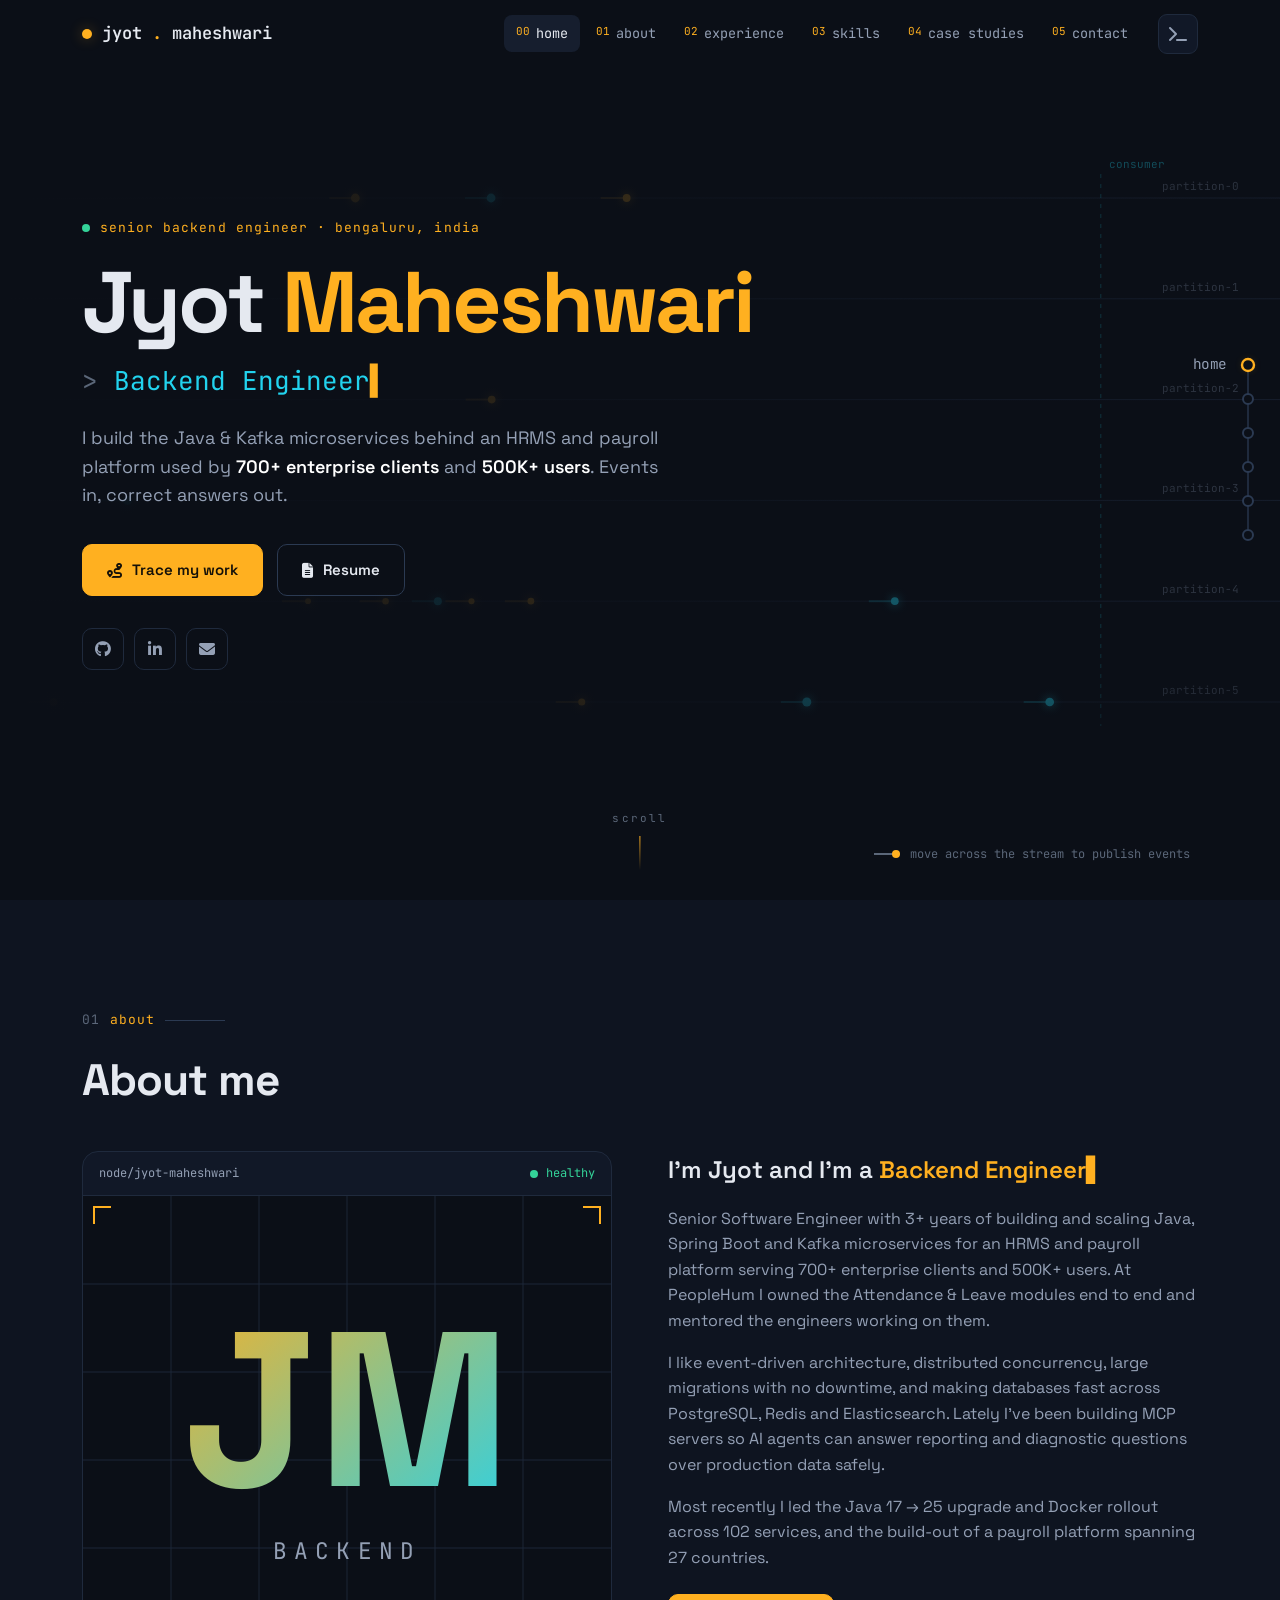
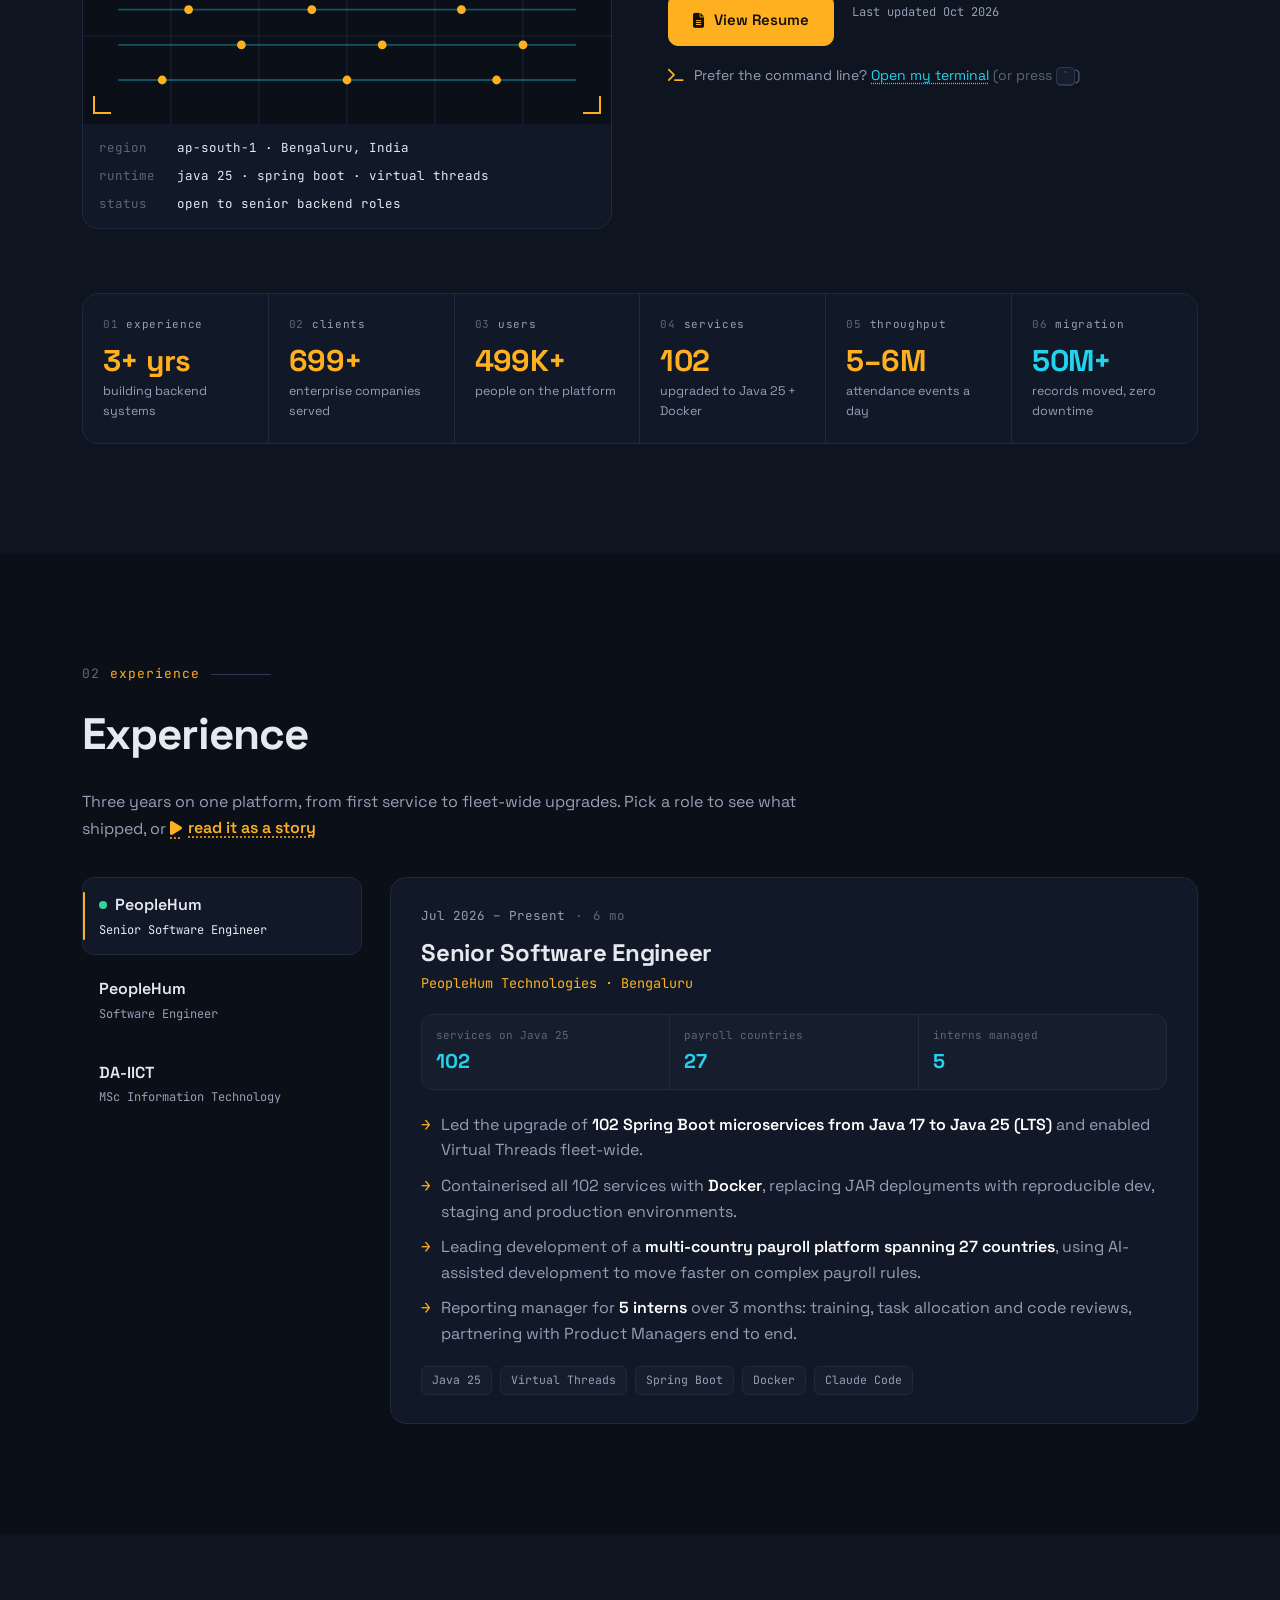
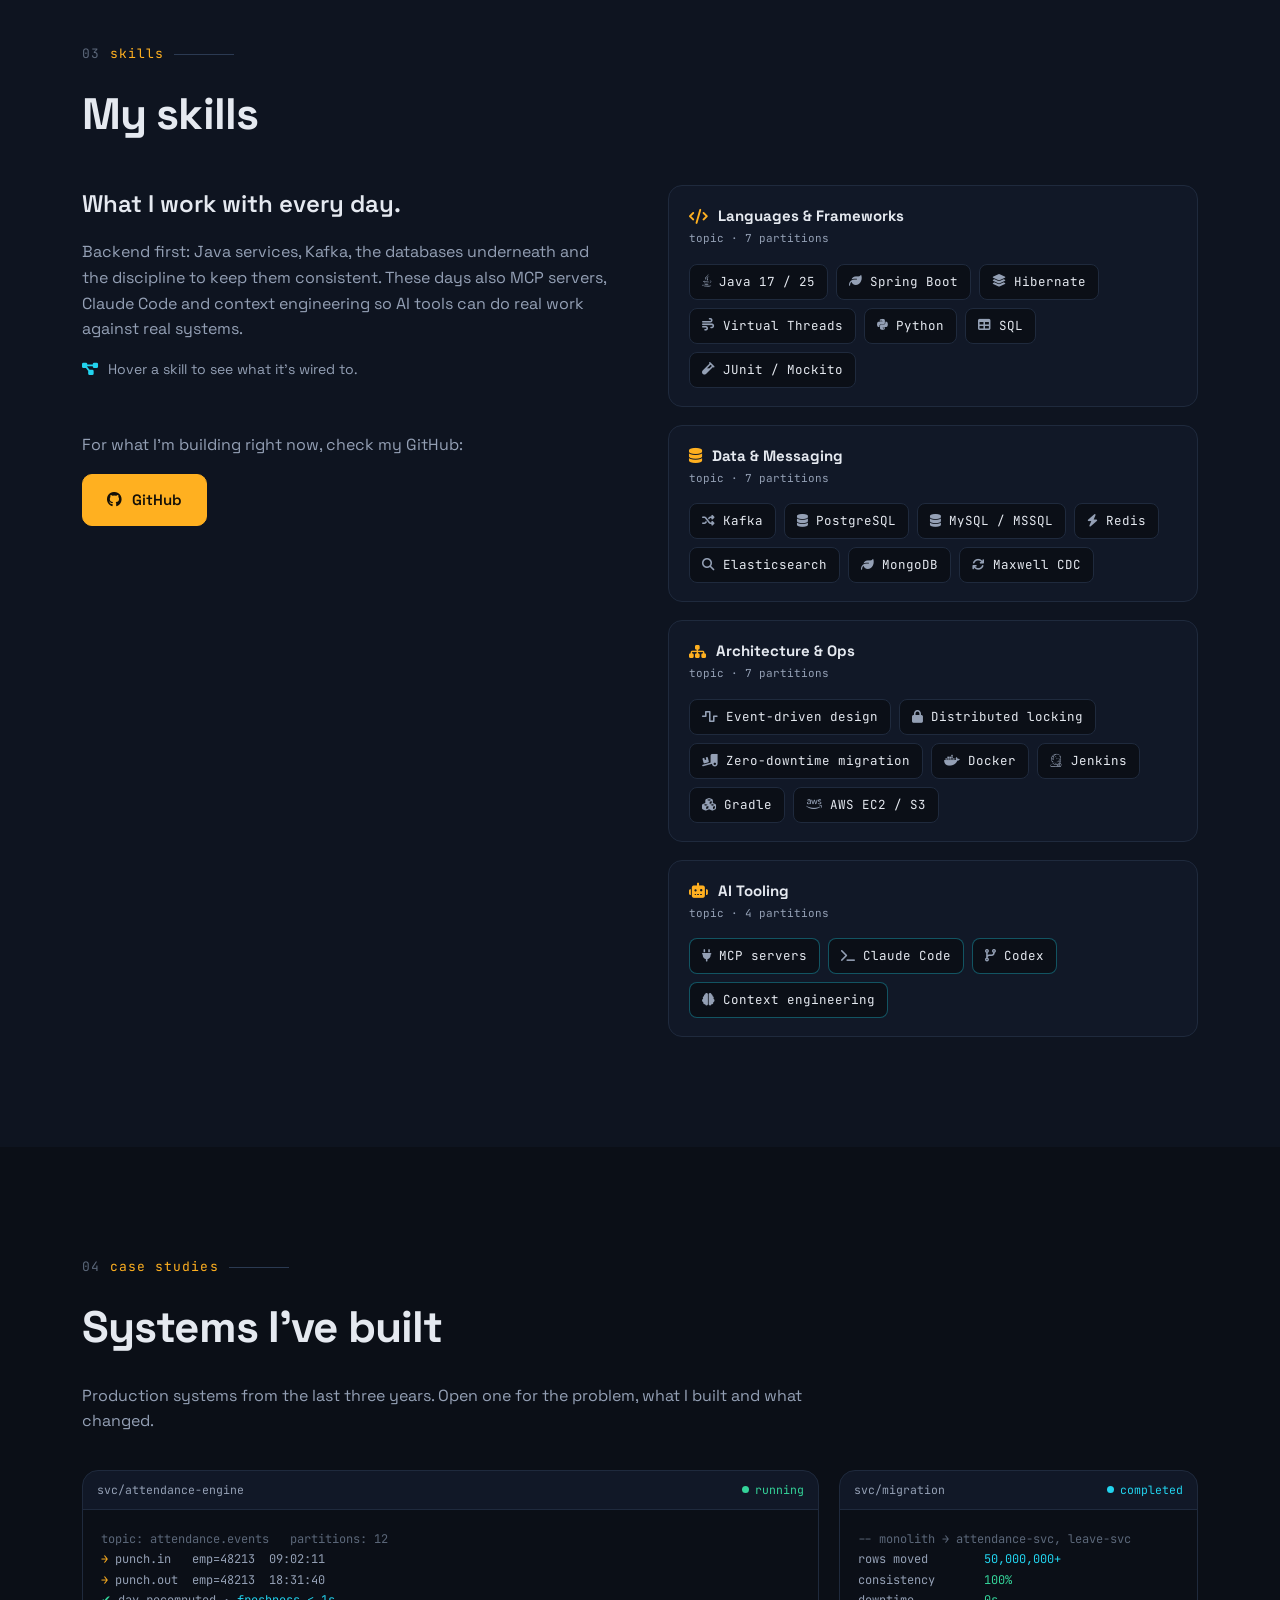
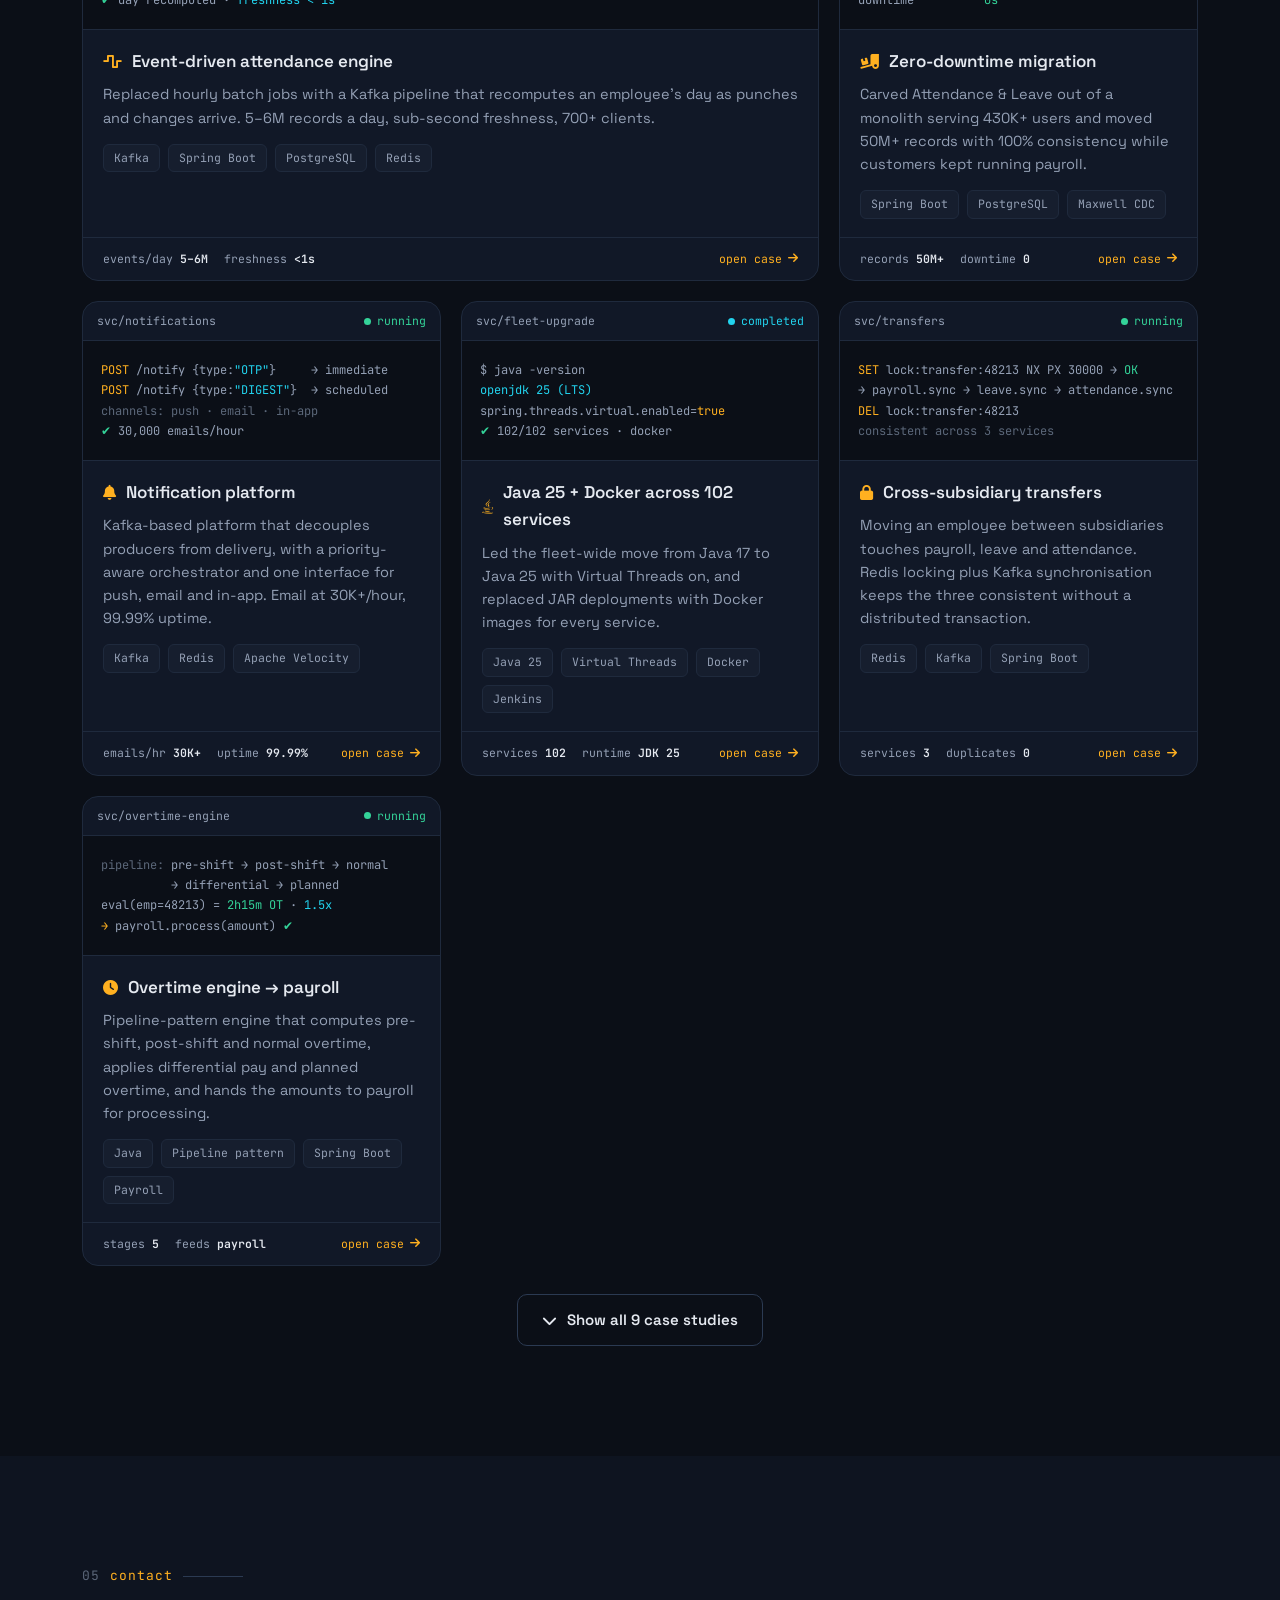
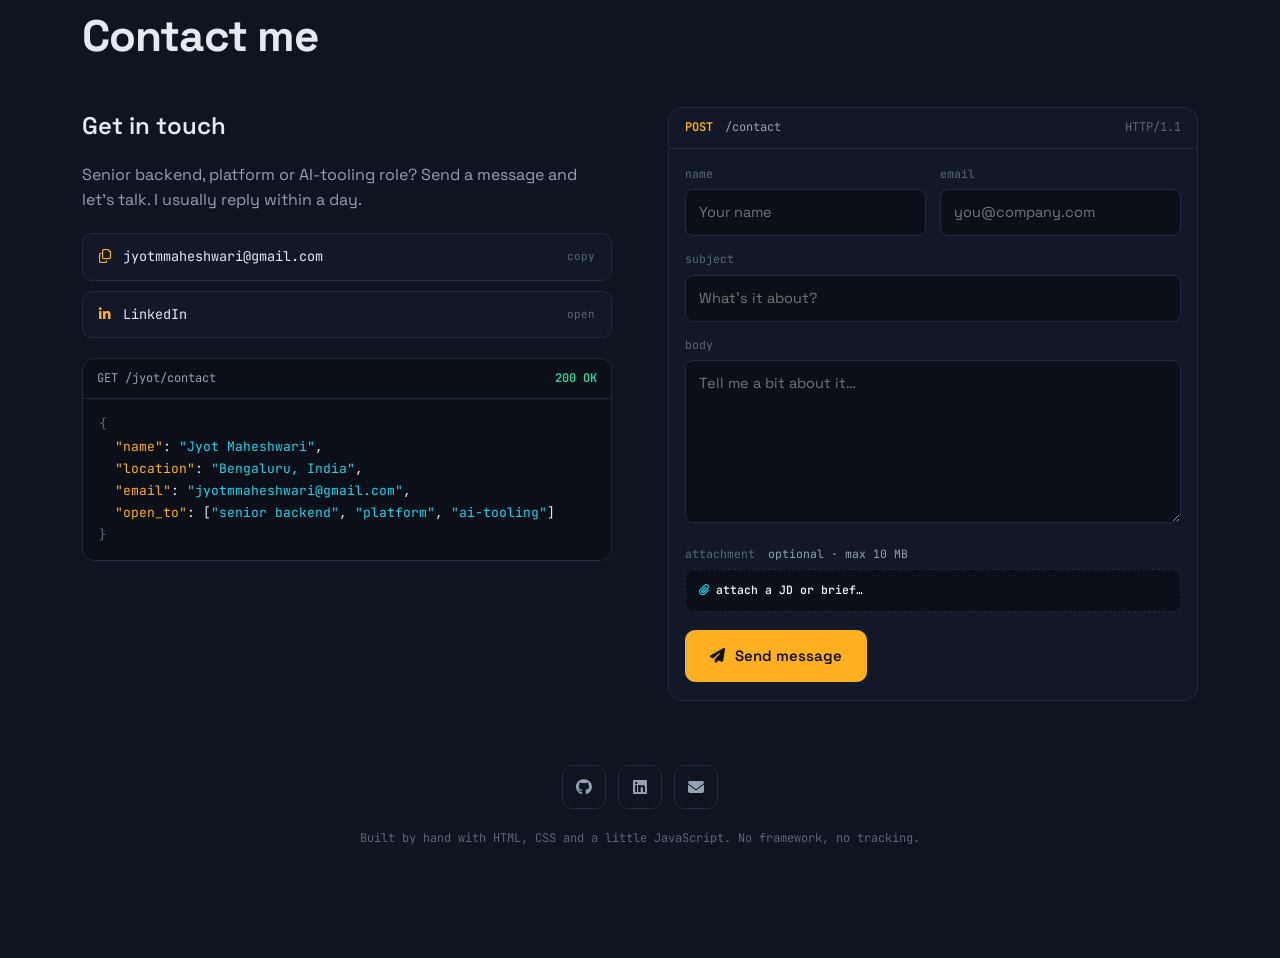
==== commit 291e6a38: "Add interactive overtime pipeline playground to the overtime case study" ====
--- a/index.html
+++ b/index.html
@@ -14,14 +14,9 @@
     <meta property="og:description" content="Java, Spring Boot and Kafka at 500K+ user scale. Event-driven systems, zero-downtime migrations, MCP tooling.">
     <meta property="og:url" content="https://jyot21.github.io/">
     <meta property="og:type" content="website">
-    <meta property="og:image" content="https://jyot21.github.io/assets/images/og.png">
-    <meta property="og:image:width" content="1200">
-    <meta property="og:image:height" content="630">
-    <meta property="og:image:alt" content="Jyot Maheshwari, Senior Backend Engineer. Java, Spring Boot, Kafka. Event-stream artwork with partition lanes.">
-    <meta name="twitter:card" content="summary_large_image">
+    <meta name="twitter:card" content="summary">
     <meta name="twitter:title" content="Jyot Maheshwari | Senior Backend Engineer">
     <meta name="twitter:description" content="Java, Spring Boot and Kafka at 500K+ user scale. Event-driven systems, zero-downtime migrations, MCP tooling.">
-    <meta name="twitter:image" content="https://jyot21.github.io/assets/images/og.png">
 
     <link rel="icon" type="image/svg+xml" href="assets/images/favicon.svg">
 
@@ -36,6 +31,7 @@
     <script src="js/main.js" defer></script>
     <script src="js/terminal.js" defer></script>
     <script src="js/story.js" defer></script>
+    <script src="js/playground.js" defer></script>
 </head>
 
 <body>
@@ -684,6 +680,50 @@
                     <p>Five overtime models from one engine, configured per client, with the amounts reaching payroll automatically instead of being reconciled by hand.</p>
                 </div>
             </div>
+            <div class="ot-lab" data-ot-lab>
+                <div class="ot-bar"><span class="svc"><i class="fas fa-flask"></i> lab/overtime-engine · drag the punches, watch the stages run</span><span class="ot-note">simplified model · the real rules come from per-client config</span></div>
+                <div class="ot-controls">
+                    <label class="ot-field"><span>shift</span>
+                        <select name="shift">
+                            <option value="540-1080" selected>General 09–18</option>
+                            <option value="360-900">Early 06–15</option>
+                            <option value="840-1380">Late 14–23</option>
+                        </select>
+                    </label>
+                    <label class="ot-field"><span>client policy</span>
+                        <select name="policy">
+                            <option value="shift" selected>Shift-bound</option>
+                            <option value="threshold">Daily threshold</option>
+                        </select>
+                    </label>
+                    <label class="ot-field"><span>day type</span>
+                        <select name="day">
+                            <option value="1.5" selected>Weekday · 1.5×</option>
+                            <option value="2">Weekly off · 2×</option>
+                            <option value="2.5">Holiday · 2.5×</option>
+                        </select>
+                    </label>
+                    <label class="ot-field"><span>planned OT</span>
+                        <select name="planned">
+                            <option value="none">No approval needed</option>
+                            <option value="1">Approved · 1h</option>
+                            <option value="2" selected>Approved · 2h</option>
+                            <option value="3">Approved · 3h</option>
+                            <option value="4">Approved · 4h</option>
+                        </select>
+                    </label>
+                    <label class="ot-field ot-range"><span>punch in <b data-out="in">08:15</b></span><input type="range" name="in" min="-240" max="120" step="15" value="-45" aria-label="Punch-in time"></label>
+                    <label class="ot-field ot-range"><span>punch out <b data-out="out">19:30</b></span><input type="range" name="out" min="-120" max="360" step="15" value="90" aria-label="Punch-out time"></label>
+                </div>
+                <ol class="ot-pipe" aria-label="Pipeline stages">
+                    <li data-stage="pre"><span class="st-name">pre-shift OT</span><b class="st-val">–</b><span class="st-note"></span></li>
+                    <li data-stage="post"><span class="st-name">post-shift OT</span><b class="st-val">–</b><span class="st-note"></span></li>
+                    <li data-stage="normal"><span class="st-name">normal OT</span><b class="st-val">–</b><span class="st-note"></span></li>
+                    <li data-stage="diff"><span class="st-name">differential</span><b class="st-val">–</b><span class="st-note"></span></li>
+                    <li data-stage="planned"><span class="st-name">planned OT</span><b class="st-val">–</b><span class="st-note"></span></li>
+                </ol>
+                <p class="ot-result" aria-live="polite"><span class="k">→</span> <span>payroll.process(<b data-out="amount">–</b>)</span> <span class="ok">✔</span><span class="ot-calc" data-out="calc"></span></p>
+            </div>
             <div class="tags"><span>Java</span><span>Pipeline pattern</span><span>Spring Boot</span><span>Payroll integration</span></div>
         </template>
 
--- a/assets/css/style.css
+++ b/assets/css/style.css
@@ -261,6 +261,50 @@
 .case-block li { padding-left: 18px; position: relative; }
 .case-block li::before { content: '→'; position: absolute; left: 0; color: var(--accent); font-family: var(--mono); }
 .case-links { margin-top: 20px; display: flex; gap: 12px; }
+
+/* overtime playground */
+.ot-lab { border: 1px solid var(--border); border-radius: 12px; background: var(--bg); margin-bottom: 22px; overflow: hidden; }
+.ot-bar { display: flex; justify-content: space-between; align-items: center; gap: 8px 16px; flex-wrap: wrap; padding: 10px 16px; font-family: var(--mono); font-size: 11.5px; color: var(--muted); border-bottom: 1px solid var(--border); }
+.ot-bar .svc { color: var(--signal); display: inline-flex; gap: 8px; align-items: center; }
+.ot-bar .ot-note { color: var(--dim); }
+.ot-controls { display: grid; grid-template-columns: repeat(4, minmax(0, 1fr)); gap: 14px; padding: 16px; }
+.ot-field { display: block; min-width: 0; }
+.ot-field > span { display: flex; justify-content: space-between; gap: 8px; font-family: var(--mono); font-size: 11px; color: var(--dim); margin-bottom: 6px; }
+.ot-field > span b { color: var(--accent); font-weight: 500; }
+.ot-field select { width: 100%; padding: 8px 10px; border-radius: 8px; border: 1px solid var(--border); background: var(--surface); color: var(--text); font: inherit; font-size: 13px; cursor: pointer; transition: border-color .3s, box-shadow .3s; }
+.ot-field select:focus { outline: none; border-color: var(--accent); box-shadow: 0 0 0 3px var(--accent-glow); }
+.ot-range { grid-column: span 2; }
+.ot-range input { width: 100%; margin: 10px 0 0; accent-color: var(--accent); cursor: pointer; }
+.ot-pipe { list-style: none; display: grid; grid-template-columns: repeat(5, minmax(0, 1fr)); gap: 10px; padding: 2px 16px 16px; counter-reset: stage; }
+.ot-pipe li { position: relative; min-width: 0; border: 1px solid var(--border); border-radius: 10px; padding: 10px 12px; background: var(--surface); font-family: var(--mono); transition: border-color .35s, opacity .35s; }
+.ot-pipe li::before { counter-increment: stage; content: "0" counter(stage); position: absolute; top: 9px; right: 10px; font-size: 10px; color: var(--dim); }
+.ot-pipe li:not(:last-child)::after { content: '→'; position: absolute; right: -11px; top: 50%; transform: translateY(-50%); font-size: 12px; color: var(--dim); z-index: 1; }
+.st-name { display: block; font-size: 11px; color: var(--muted); margin-bottom: 6px; padding-right: 22px; }
+.st-val { display: block; font-size: 16px; font-weight: 600; color: var(--text); }
+.st-note { display: block; font-size: 10.5px; color: var(--dim); margin-top: 4px; white-space: nowrap; overflow: hidden; text-overflow: ellipsis; }
+.ot-pipe li.on { border-color: rgba(52, 211, 153, .5); }
+.ot-pipe li.on .st-val { color: var(--ok); }
+.ot-pipe li.skip { opacity: .55; }
+.ot-pipe li.skip .st-val { color: var(--dim); font-weight: 500; }
+.ot-pipe li.clip { border-color: rgba(255, 176, 32, .6); }
+.ot-pipe li.clip .st-val { color: var(--accent); }
+.ot-pipe li.pulse { animation: stage-in .5s var(--ease) both; animation-delay: calc(var(--i) * 80ms); }
+@keyframes stage-in { from { box-shadow: 0 0 0 3px var(--accent-glow); } to { box-shadow: 0 0 0 0 transparent; } }
+.ot-result { display: flex; flex-wrap: wrap; align-items: baseline; gap: 6px 12px; padding: 12px 16px 14px; border-top: 1px solid var(--border); font-family: var(--mono); font-size: 13.5px; color: var(--muted); }
+.ot-result b { color: var(--text); }
+.ot-result .k { color: var(--accent); }
+.ot-result .ok { color: var(--ok); }
+.ot-result .ot-calc { margin-left: auto; font-size: 12px; color: var(--dim); }
+.ot-result.zero b { color: var(--dim); }
+.ot-result.zero .ok { display: none; }
+@media (max-width: 700px) {
+    .ot-controls { grid-template-columns: repeat(2, minmax(0, 1fr)); }
+    .ot-pipe { grid-template-columns: repeat(2, minmax(0, 1fr)); }
+    .ot-pipe li::after { display: none; }
+    .ot-pipe li:last-child { grid-column: span 2; }
+    .ot-result .ot-calc { margin-left: 0; flex-basis: 100%; }
+}
+@media (prefers-reduced-motion: reduce) { .ot-pipe li.pulse { animation: none; } }
 
 /* ---------- contact ---------- */
 .contact { background: var(--bg-2); }
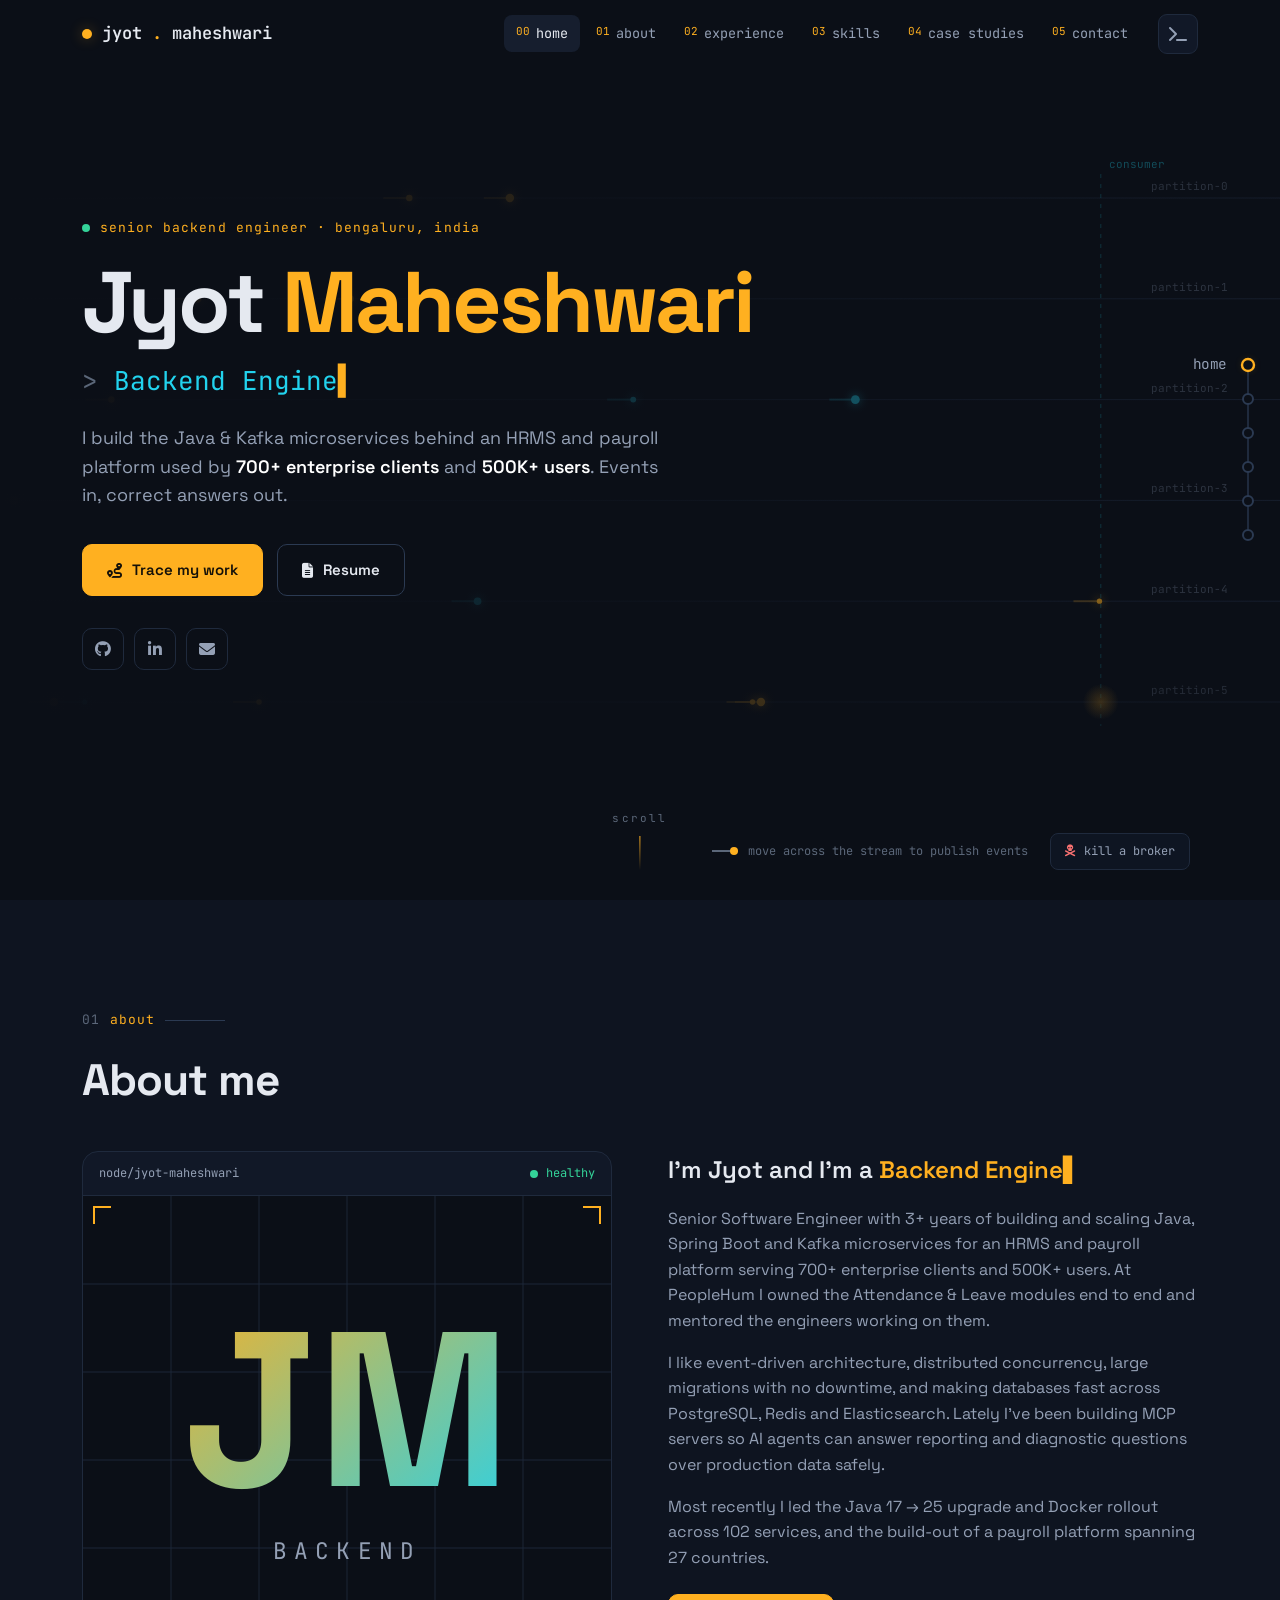
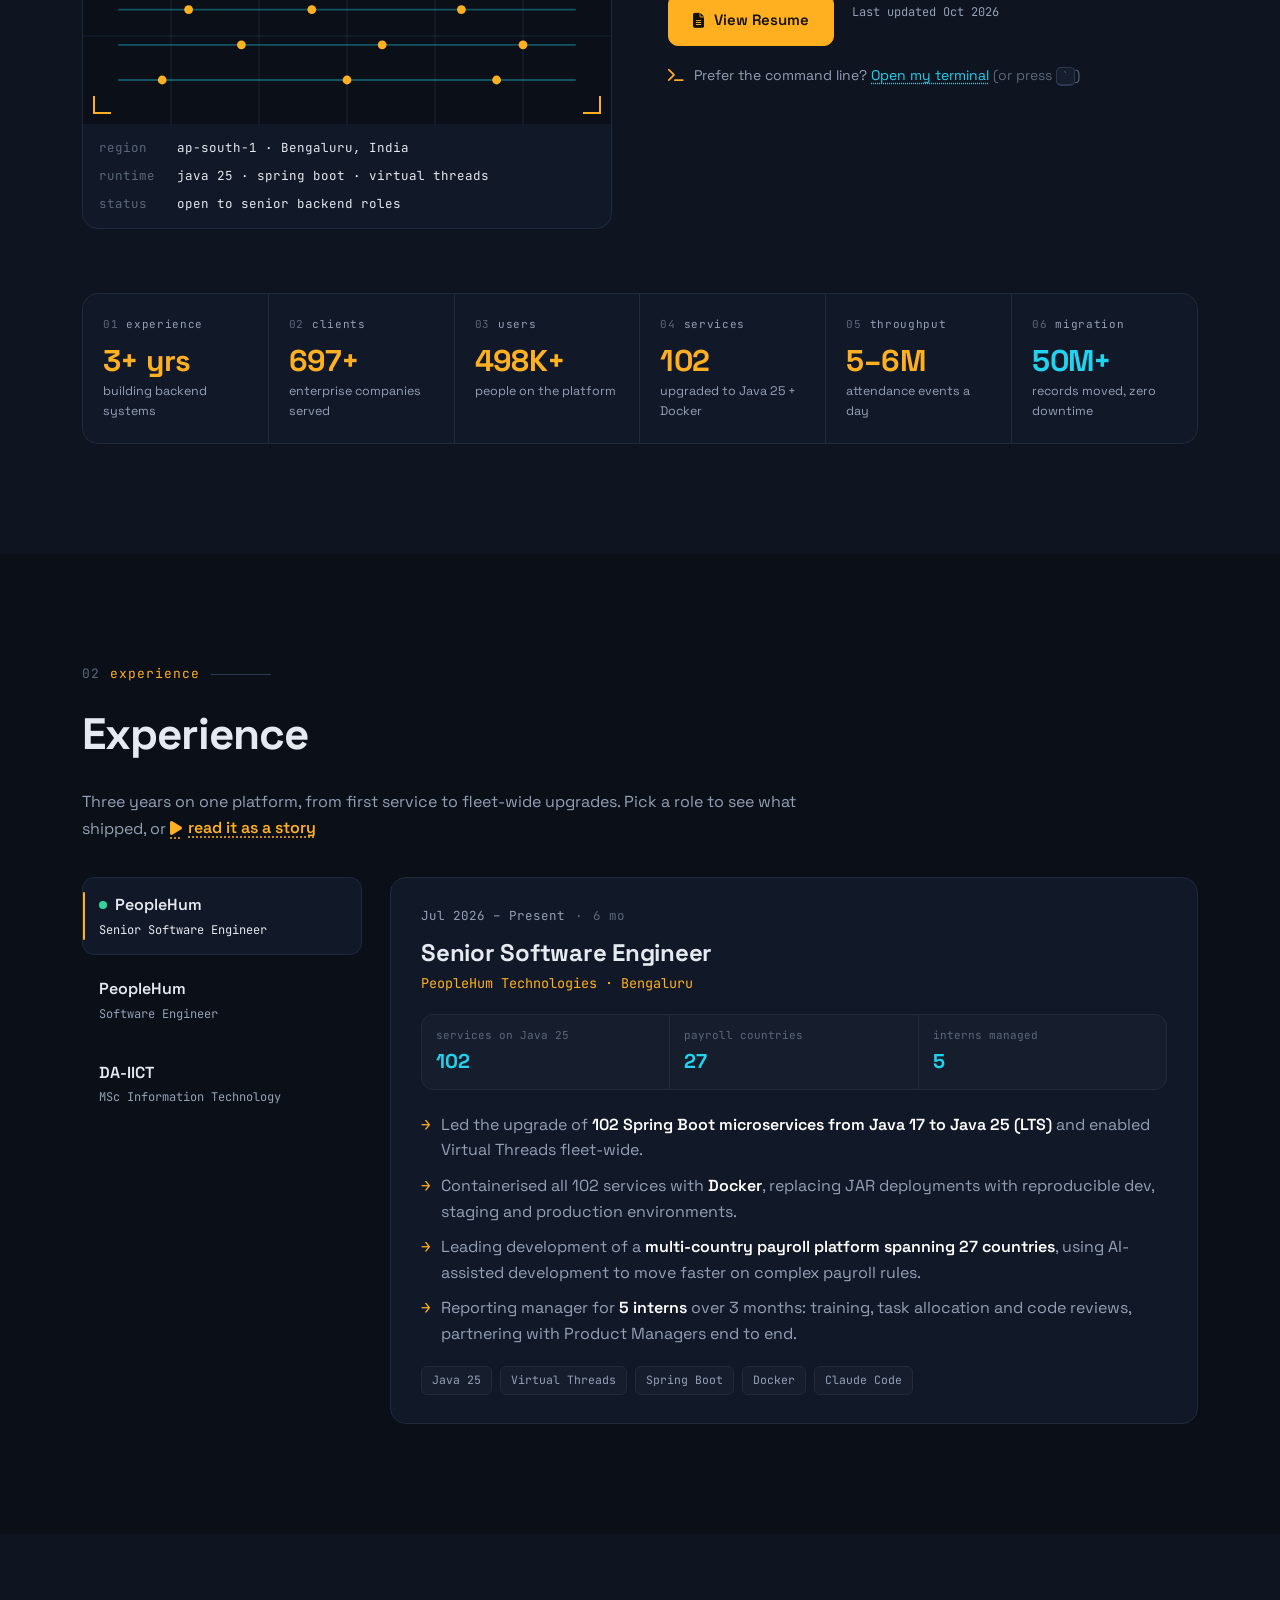
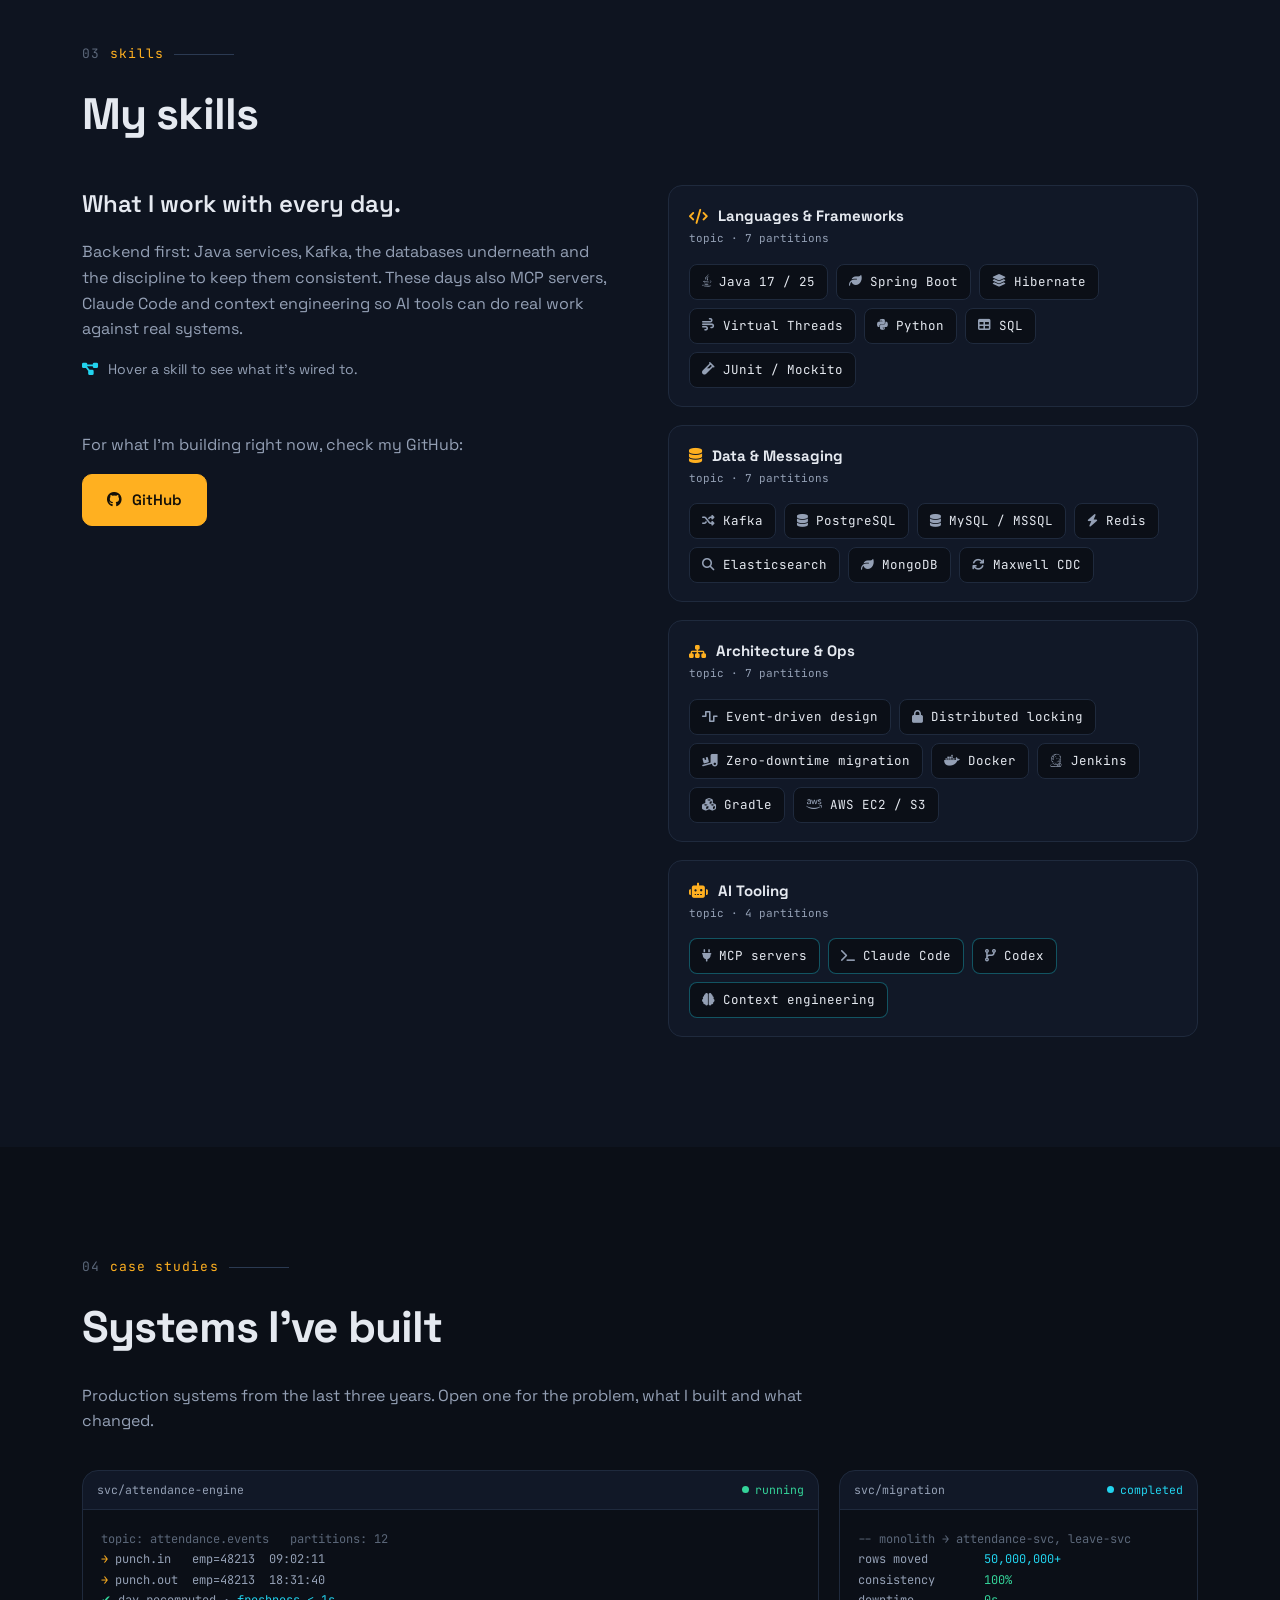
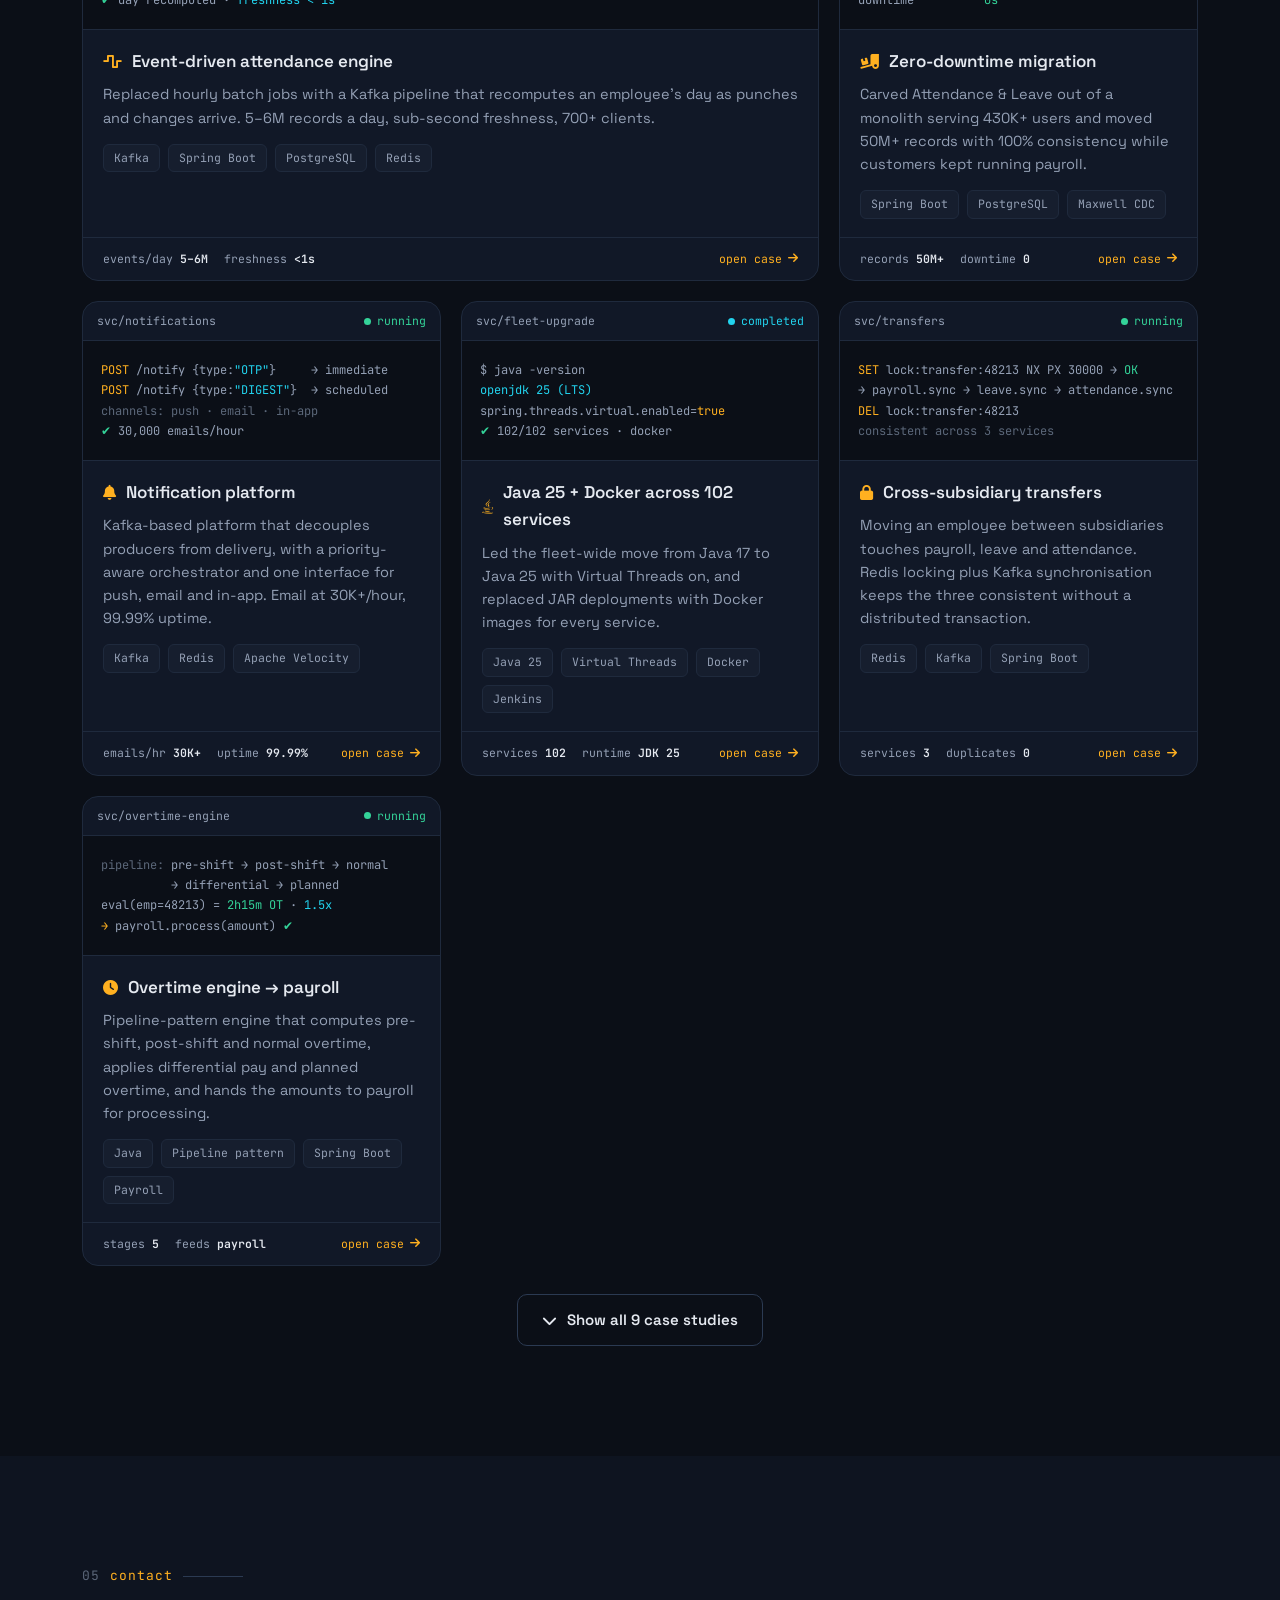
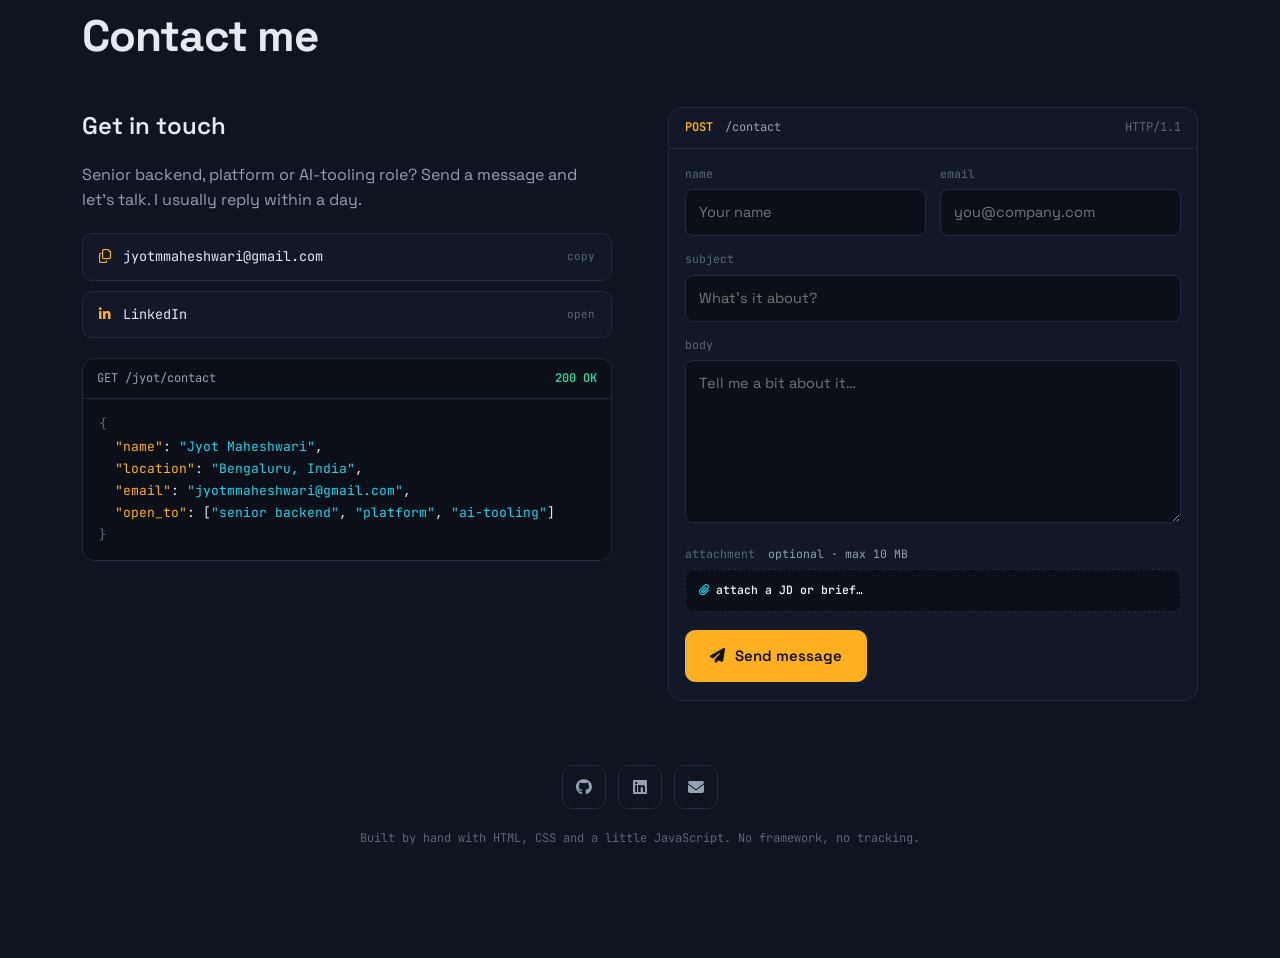
==== commit 4a28205d: "Add chaos mode: kill a broker and watch leader election in the hero stream" ====
--- a/index.html
+++ b/index.html
@@ -31,7 +31,6 @@
     <script src="js/main.js" defer></script>
     <script src="js/terminal.js" defer></script>
     <script src="js/story.js" defer></script>
-    <script src="js/playground.js" defer></script>
 </head>
 
 <body>
@@ -95,7 +94,11 @@
                 </div>
             </div>
         </div>
-        <p class="stream-hint" aria-hidden="true"><i></i>move across the stream to publish events</p>
+        <div class="stream-tools">
+            <p class="stream-hint" aria-hidden="true"><i></i>move across the stream to publish events</p>
+            <button class="chaos-btn" type="button" title="Take one broker down and watch leader election move its partitions"><i class="fas fa-skull-crossbones" aria-hidden="true"></i> <span>kill a broker</span></button>
+        </div>
+        <ol class="chaos-log" id="chaos-log" aria-live="polite" aria-label="Cluster events"></ol>
         <a href="#about" class="scroll-down" aria-label="Scroll to about"><span>scroll</span><i></i></a>
     </section>
 
@@ -680,50 +683,6 @@
                     <p>Five overtime models from one engine, configured per client, with the amounts reaching payroll automatically instead of being reconciled by hand.</p>
                 </div>
             </div>
-            <div class="ot-lab" data-ot-lab>
-                <div class="ot-bar"><span class="svc"><i class="fas fa-flask"></i> lab/overtime-engine · drag the punches, watch the stages run</span><span class="ot-note">simplified model · the real rules come from per-client config</span></div>
-                <div class="ot-controls">
-                    <label class="ot-field"><span>shift</span>
-                        <select name="shift">
-                            <option value="540-1080" selected>General 09–18</option>
-                            <option value="360-900">Early 06–15</option>
-                            <option value="840-1380">Late 14–23</option>
-                        </select>
-                    </label>
-                    <label class="ot-field"><span>client policy</span>
-                        <select name="policy">
-                            <option value="shift" selected>Shift-bound</option>
-                            <option value="threshold">Daily threshold</option>
-                        </select>
-                    </label>
-                    <label class="ot-field"><span>day type</span>
-                        <select name="day">
-                            <option value="1.5" selected>Weekday · 1.5×</option>
-                            <option value="2">Weekly off · 2×</option>
-                            <option value="2.5">Holiday · 2.5×</option>
-                        </select>
-                    </label>
-                    <label class="ot-field"><span>planned OT</span>
-                        <select name="planned">
-                            <option value="none">No approval needed</option>
-                            <option value="1">Approved · 1h</option>
-                            <option value="2" selected>Approved · 2h</option>
-                            <option value="3">Approved · 3h</option>
-                            <option value="4">Approved · 4h</option>
-                        </select>
-                    </label>
-                    <label class="ot-field ot-range"><span>punch in <b data-out="in">08:15</b></span><input type="range" name="in" min="-240" max="120" step="15" value="-45" aria-label="Punch-in time"></label>
-                    <label class="ot-field ot-range"><span>punch out <b data-out="out">19:30</b></span><input type="range" name="out" min="-120" max="360" step="15" value="90" aria-label="Punch-out time"></label>
-                </div>
-                <ol class="ot-pipe" aria-label="Pipeline stages">
-                    <li data-stage="pre"><span class="st-name">pre-shift OT</span><b class="st-val">–</b><span class="st-note"></span></li>
-                    <li data-stage="post"><span class="st-name">post-shift OT</span><b class="st-val">–</b><span class="st-note"></span></li>
-                    <li data-stage="normal"><span class="st-name">normal OT</span><b class="st-val">–</b><span class="st-note"></span></li>
-                    <li data-stage="diff"><span class="st-name">differential</span><b class="st-val">–</b><span class="st-note"></span></li>
-                    <li data-stage="planned"><span class="st-name">planned OT</span><b class="st-val">–</b><span class="st-note"></span></li>
-                </ol>
-                <p class="ot-result" aria-live="polite"><span class="k">→</span> <span>payroll.process(<b data-out="amount">–</b>)</span> <span class="ok">✔</span><span class="ot-calc" data-out="calc"></span></p>
-            </div>
             <div class="tags"><span>Java</span><span>Pipeline pattern</span><span>Spring Boot</span><span>Payroll integration</span></div>
         </template>
 
--- a/assets/css/style.css
+++ b/assets/css/style.css
@@ -106,7 +106,21 @@
 .home-social { display: flex; gap: 10px; }
 .home-social a { width: 42px; height: 42px; border-radius: 10px; border: 1px solid var(--border); display: inline-flex; align-items: center; justify-content: center; color: var(--muted); transition: color .3s, border-color .3s, transform .3s; }
 .home-social a:hover { color: var(--accent); border-color: var(--accent); transform: translateY(-2px); }
-.stream-hint { position: absolute; right: 90px; bottom: 36px; font-family: var(--mono); font-size: 12px; color: var(--dim); display: flex; align-items: center; gap: 10px; z-index: 2; }
+.stream-tools { position: absolute; right: 90px; bottom: 30px; display: flex; align-items: center; gap: 22px; z-index: 2; }
+.stream-hint { font-family: var(--mono); font-size: 12px; color: var(--dim); display: flex; align-items: center; gap: 10px; margin: 0; }
+.chaos-btn { display: inline-flex; align-items: center; gap: 8px; padding: 8px 14px; border-radius: 8px; border: 1px solid var(--border); background: rgba(17, 24, 39, .75); backdrop-filter: blur(6px); font-family: var(--mono); font-size: 12px; color: var(--muted); cursor: pointer; transition: color .3s, border-color .3s, box-shadow .3s; }
+.chaos-btn i { color: #f87171; }
+.chaos-btn:hover, .chaos-btn:focus-visible { color: var(--text); border-color: #f87171; box-shadow: 0 0 0 3px rgba(248, 113, 113, .25); outline: none; }
+.chaos-btn.busy { color: var(--dim); border-color: var(--border); box-shadow: none; cursor: wait; }
+.chaos-btn.busy i { color: var(--dim); animation: spin 1.2s linear infinite; }
+.chaos-btn.busy span::after { content: ' · recovering'; }
+@keyframes spin { to { transform: rotate(360deg); } }
+.chaos-log { position: absolute; top: calc(var(--nav-h) + 18px); right: 56px; width: min(520px, calc(100vw - 48px)); list-style: none; margin: 0; padding: 0; display: grid; gap: 6px; z-index: 3; pointer-events: none; }
+.chaos-log li { font-family: var(--mono); font-size: 12px; line-height: 1.5; padding: 8px 12px; border-radius: 8px; border: 1px solid var(--border); background: rgba(11, 15, 23, .88); backdrop-filter: blur(8px); color: var(--muted); white-space: pre-wrap; animation: fade .3s var(--ease); transition: opacity .6s; border-left-width: 3px; }
+.chaos-log li.warn { border-left-color: #f87171; color: #fca5a5; }
+.chaos-log li.ok { border-left-color: var(--ok); color: var(--ok); }
+.chaos-log li.info { border-left-color: var(--signal); }
+.chaos-log li.fade { opacity: 0; }
 .stream-hint i { width: 26px; height: 2px; background: var(--dim); position: relative; }
 .stream-hint i::after { content: ''; position: absolute; right: 0; top: -3px; width: 8px; height: 8px; border-radius: 50%; background: var(--accent); animation: slide 1.6s var(--ease) infinite; }
 @keyframes slide { 0% { right: 100%; opacity: 0; } 30% { opacity: 1; } 100% { right: -4px; opacity: 0; } }
@@ -261,50 +275,6 @@
 .case-block li { padding-left: 18px; position: relative; }
 .case-block li::before { content: '→'; position: absolute; left: 0; color: var(--accent); font-family: var(--mono); }
 .case-links { margin-top: 20px; display: flex; gap: 12px; }
-
-/* overtime playground */
-.ot-lab { border: 1px solid var(--border); border-radius: 12px; background: var(--bg); margin-bottom: 22px; overflow: hidden; }
-.ot-bar { display: flex; justify-content: space-between; align-items: center; gap: 8px 16px; flex-wrap: wrap; padding: 10px 16px; font-family: var(--mono); font-size: 11.5px; color: var(--muted); border-bottom: 1px solid var(--border); }
-.ot-bar .svc { color: var(--signal); display: inline-flex; gap: 8px; align-items: center; }
-.ot-bar .ot-note { color: var(--dim); }
-.ot-controls { display: grid; grid-template-columns: repeat(4, minmax(0, 1fr)); gap: 14px; padding: 16px; }
-.ot-field { display: block; min-width: 0; }
-.ot-field > span { display: flex; justify-content: space-between; gap: 8px; font-family: var(--mono); font-size: 11px; color: var(--dim); margin-bottom: 6px; }
-.ot-field > span b { color: var(--accent); font-weight: 500; }
-.ot-field select { width: 100%; padding: 8px 10px; border-radius: 8px; border: 1px solid var(--border); background: var(--surface); color: var(--text); font: inherit; font-size: 13px; cursor: pointer; transition: border-color .3s, box-shadow .3s; }
-.ot-field select:focus { outline: none; border-color: var(--accent); box-shadow: 0 0 0 3px var(--accent-glow); }
-.ot-range { grid-column: span 2; }
-.ot-range input { width: 100%; margin: 10px 0 0; accent-color: var(--accent); cursor: pointer; }
-.ot-pipe { list-style: none; display: grid; grid-template-columns: repeat(5, minmax(0, 1fr)); gap: 10px; padding: 2px 16px 16px; counter-reset: stage; }
-.ot-pipe li { position: relative; min-width: 0; border: 1px solid var(--border); border-radius: 10px; padding: 10px 12px; background: var(--surface); font-family: var(--mono); transition: border-color .35s, opacity .35s; }
-.ot-pipe li::before { counter-increment: stage; content: "0" counter(stage); position: absolute; top: 9px; right: 10px; font-size: 10px; color: var(--dim); }
-.ot-pipe li:not(:last-child)::after { content: '→'; position: absolute; right: -11px; top: 50%; transform: translateY(-50%); font-size: 12px; color: var(--dim); z-index: 1; }
-.st-name { display: block; font-size: 11px; color: var(--muted); margin-bottom: 6px; padding-right: 22px; }
-.st-val { display: block; font-size: 16px; font-weight: 600; color: var(--text); }
-.st-note { display: block; font-size: 10.5px; color: var(--dim); margin-top: 4px; white-space: nowrap; overflow: hidden; text-overflow: ellipsis; }
-.ot-pipe li.on { border-color: rgba(52, 211, 153, .5); }
-.ot-pipe li.on .st-val { color: var(--ok); }
-.ot-pipe li.skip { opacity: .55; }
-.ot-pipe li.skip .st-val { color: var(--dim); font-weight: 500; }
-.ot-pipe li.clip { border-color: rgba(255, 176, 32, .6); }
-.ot-pipe li.clip .st-val { color: var(--accent); }
-.ot-pipe li.pulse { animation: stage-in .5s var(--ease) both; animation-delay: calc(var(--i) * 80ms); }
-@keyframes stage-in { from { box-shadow: 0 0 0 3px var(--accent-glow); } to { box-shadow: 0 0 0 0 transparent; } }
-.ot-result { display: flex; flex-wrap: wrap; align-items: baseline; gap: 6px 12px; padding: 12px 16px 14px; border-top: 1px solid var(--border); font-family: var(--mono); font-size: 13.5px; color: var(--muted); }
-.ot-result b { color: var(--text); }
-.ot-result .k { color: var(--accent); }
-.ot-result .ok { color: var(--ok); }
-.ot-result .ot-calc { margin-left: auto; font-size: 12px; color: var(--dim); }
-.ot-result.zero b { color: var(--dim); }
-.ot-result.zero .ok { display: none; }
-@media (max-width: 700px) {
-    .ot-controls { grid-template-columns: repeat(2, minmax(0, 1fr)); }
-    .ot-pipe { grid-template-columns: repeat(2, minmax(0, 1fr)); }
-    .ot-pipe li::after { display: none; }
-    .ot-pipe li:last-child { grid-column: span 2; }
-    .ot-result .ot-calc { margin-left: 0; flex-basis: 100%; }
-}
-@media (prefers-reduced-motion: reduce) { .ot-pipe li.pulse { animation: none; } }
 
 /* ---------- contact ---------- */
 .contact { background: var(--bg-2); }
@@ -383,6 +353,7 @@
 /* ---------- responsive ---------- */
 @media (max-width: 1100px) {
     .trace-rail { display: none; }
+    .chaos-log { right: 24px; }
     .metrics { grid-template-columns: repeat(3, 1fr); }
     .services { grid-template-columns: repeat(2, 1fr); }
     .card.featured { grid-column: span 2; }
@@ -398,6 +369,7 @@
     .xp-tab { flex: none; min-width: 200px; }
     .xp-tab::before { display: none; }
     .stream-hint { display: none; }
+    .stream-tools { right: 20px; bottom: 104px; }
     .hint-hover { display: none; }
     .hint-touch { display: inline; }
     .scroll-up-btn { bottom: 84px; }
@@ -423,4 +395,5 @@
     html { scroll-behavior: auto; }
     .js .reveal { opacity: 1; transform: none; }
     .metric { opacity: 1; transform: none; }
-}
+    .stream-tools { display: none; }
+}
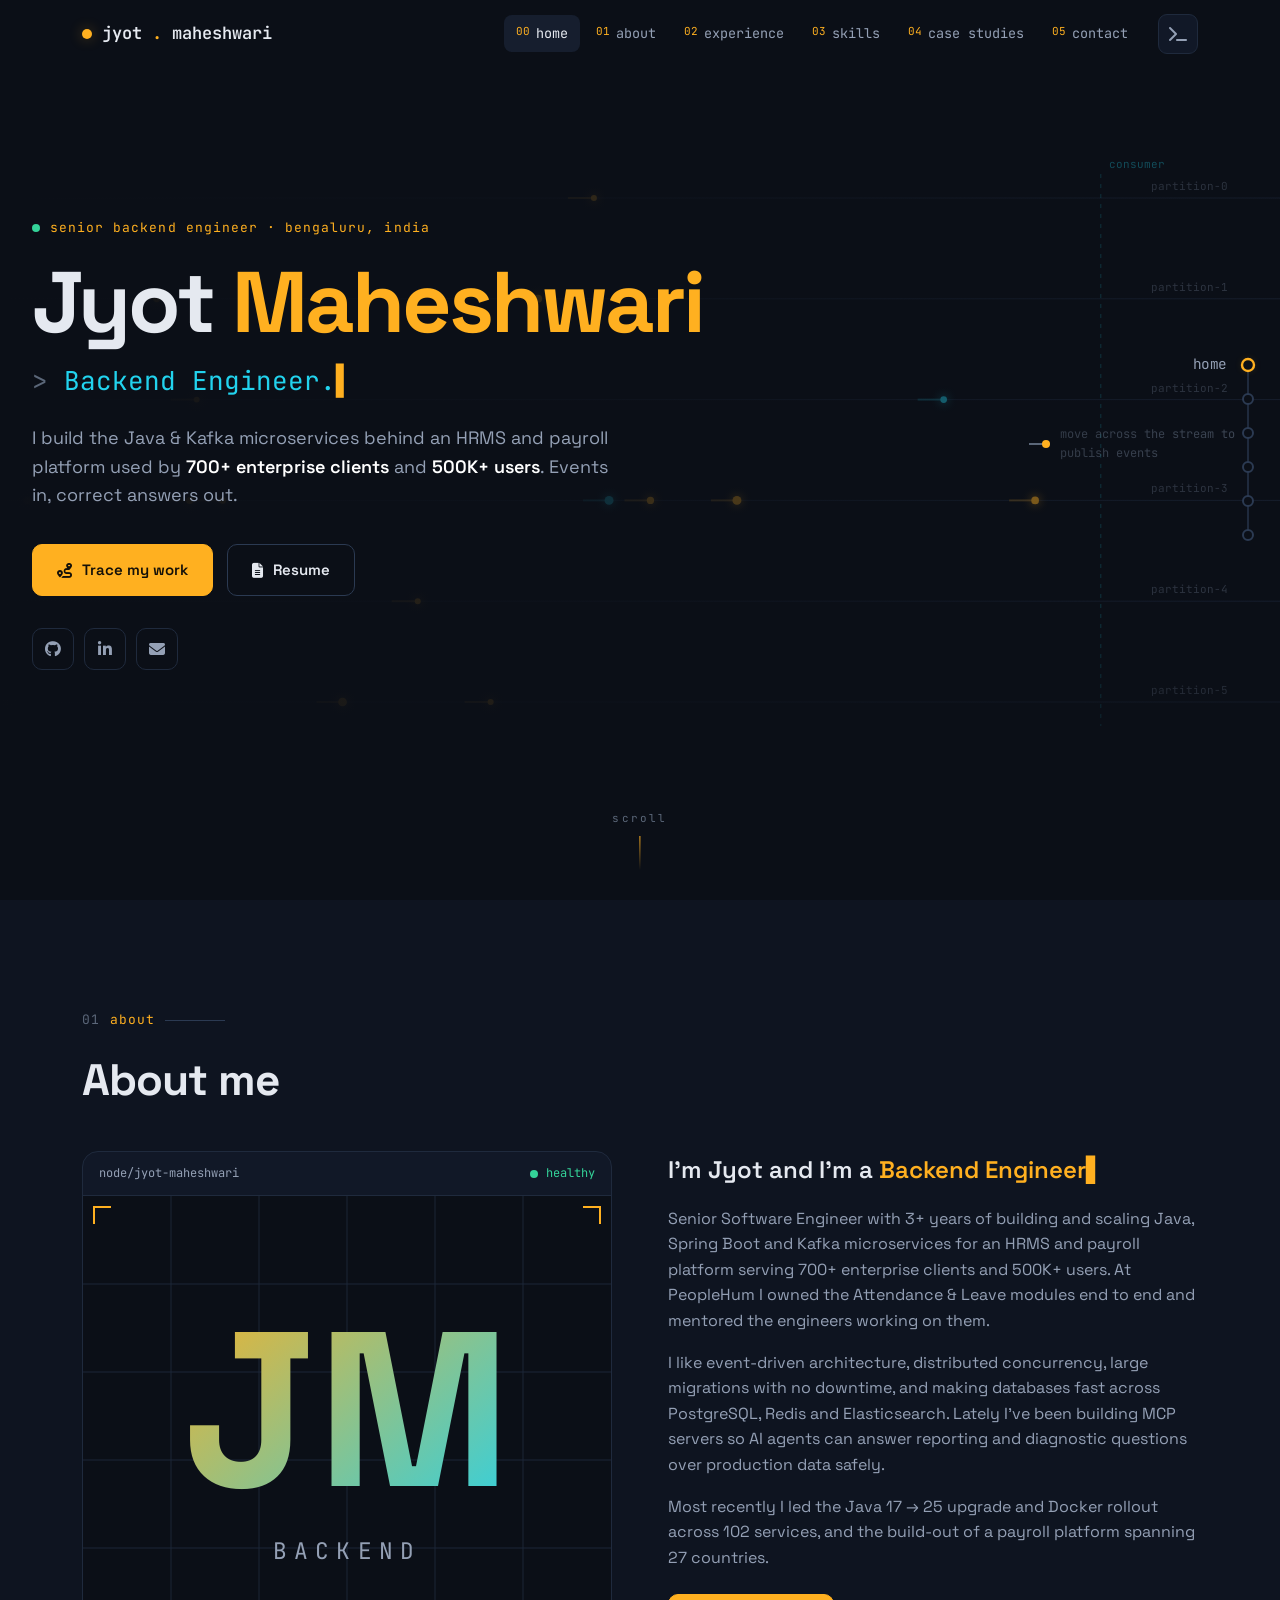
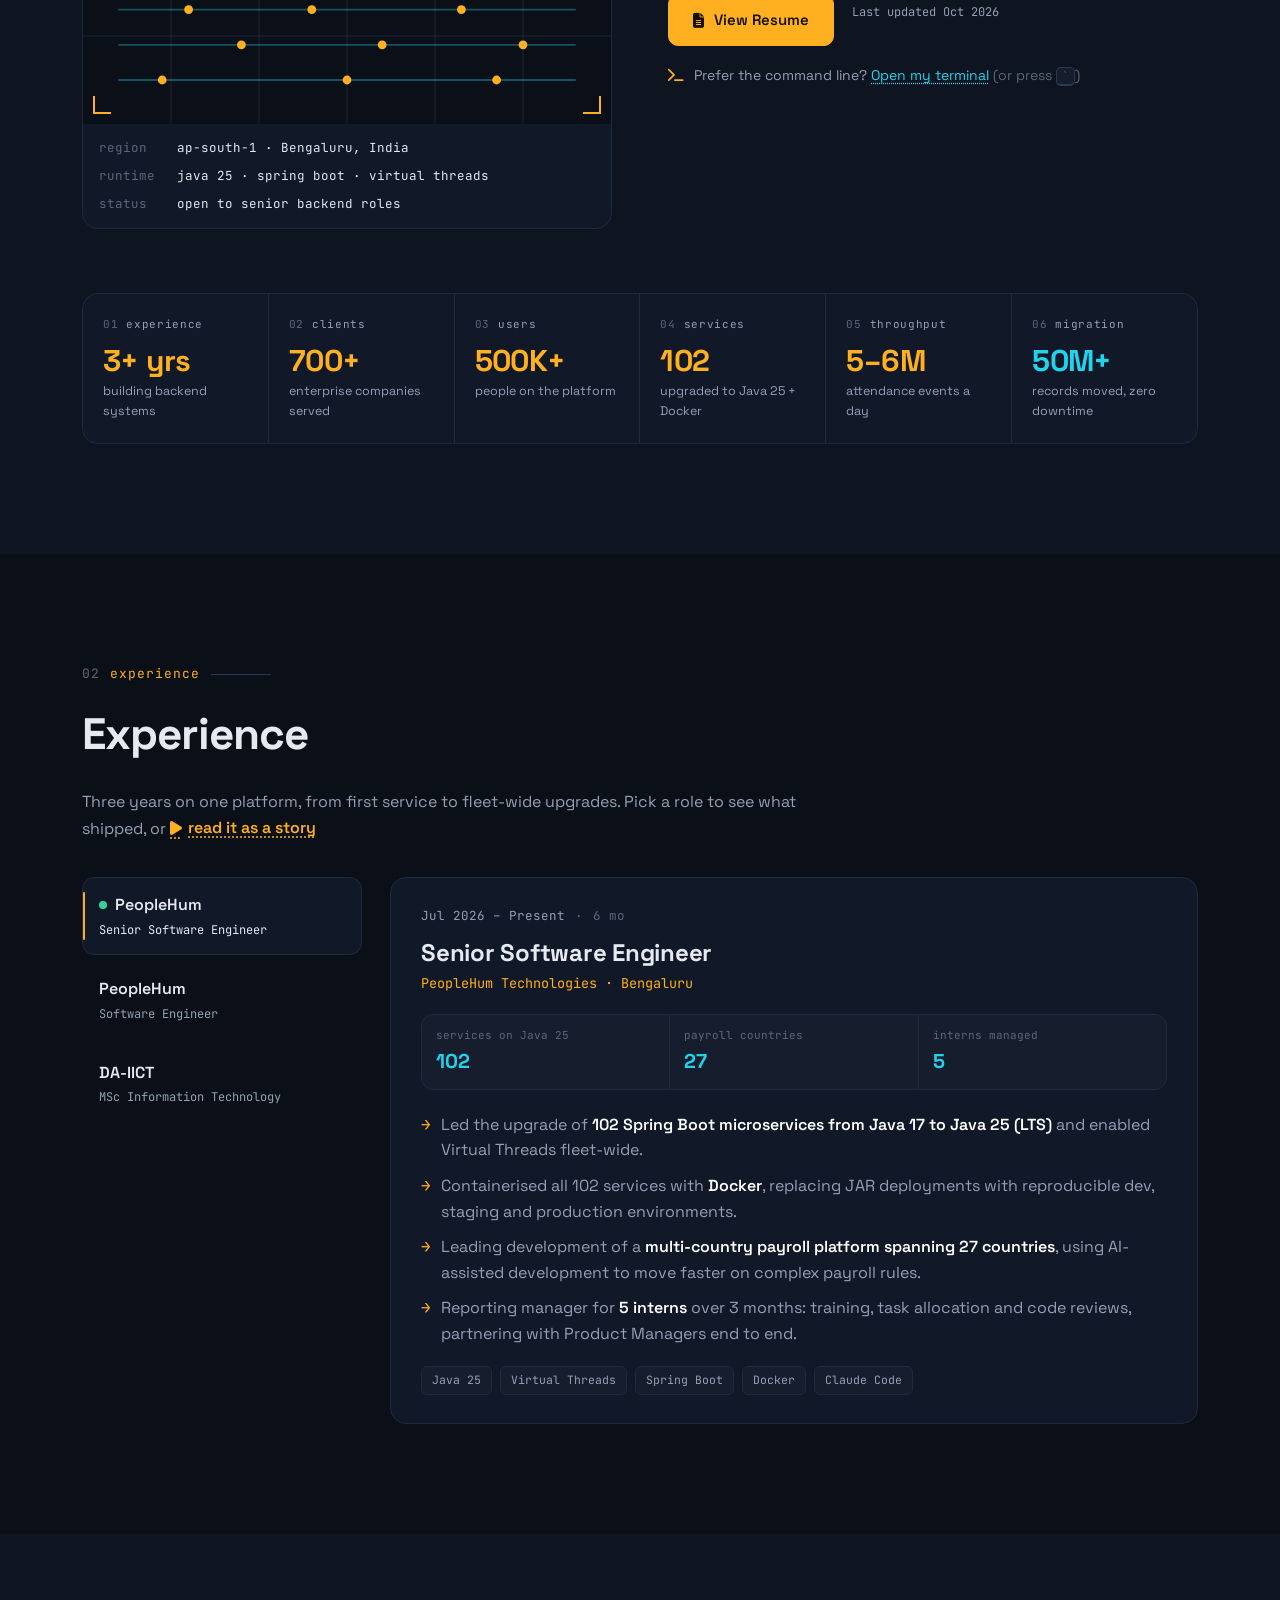
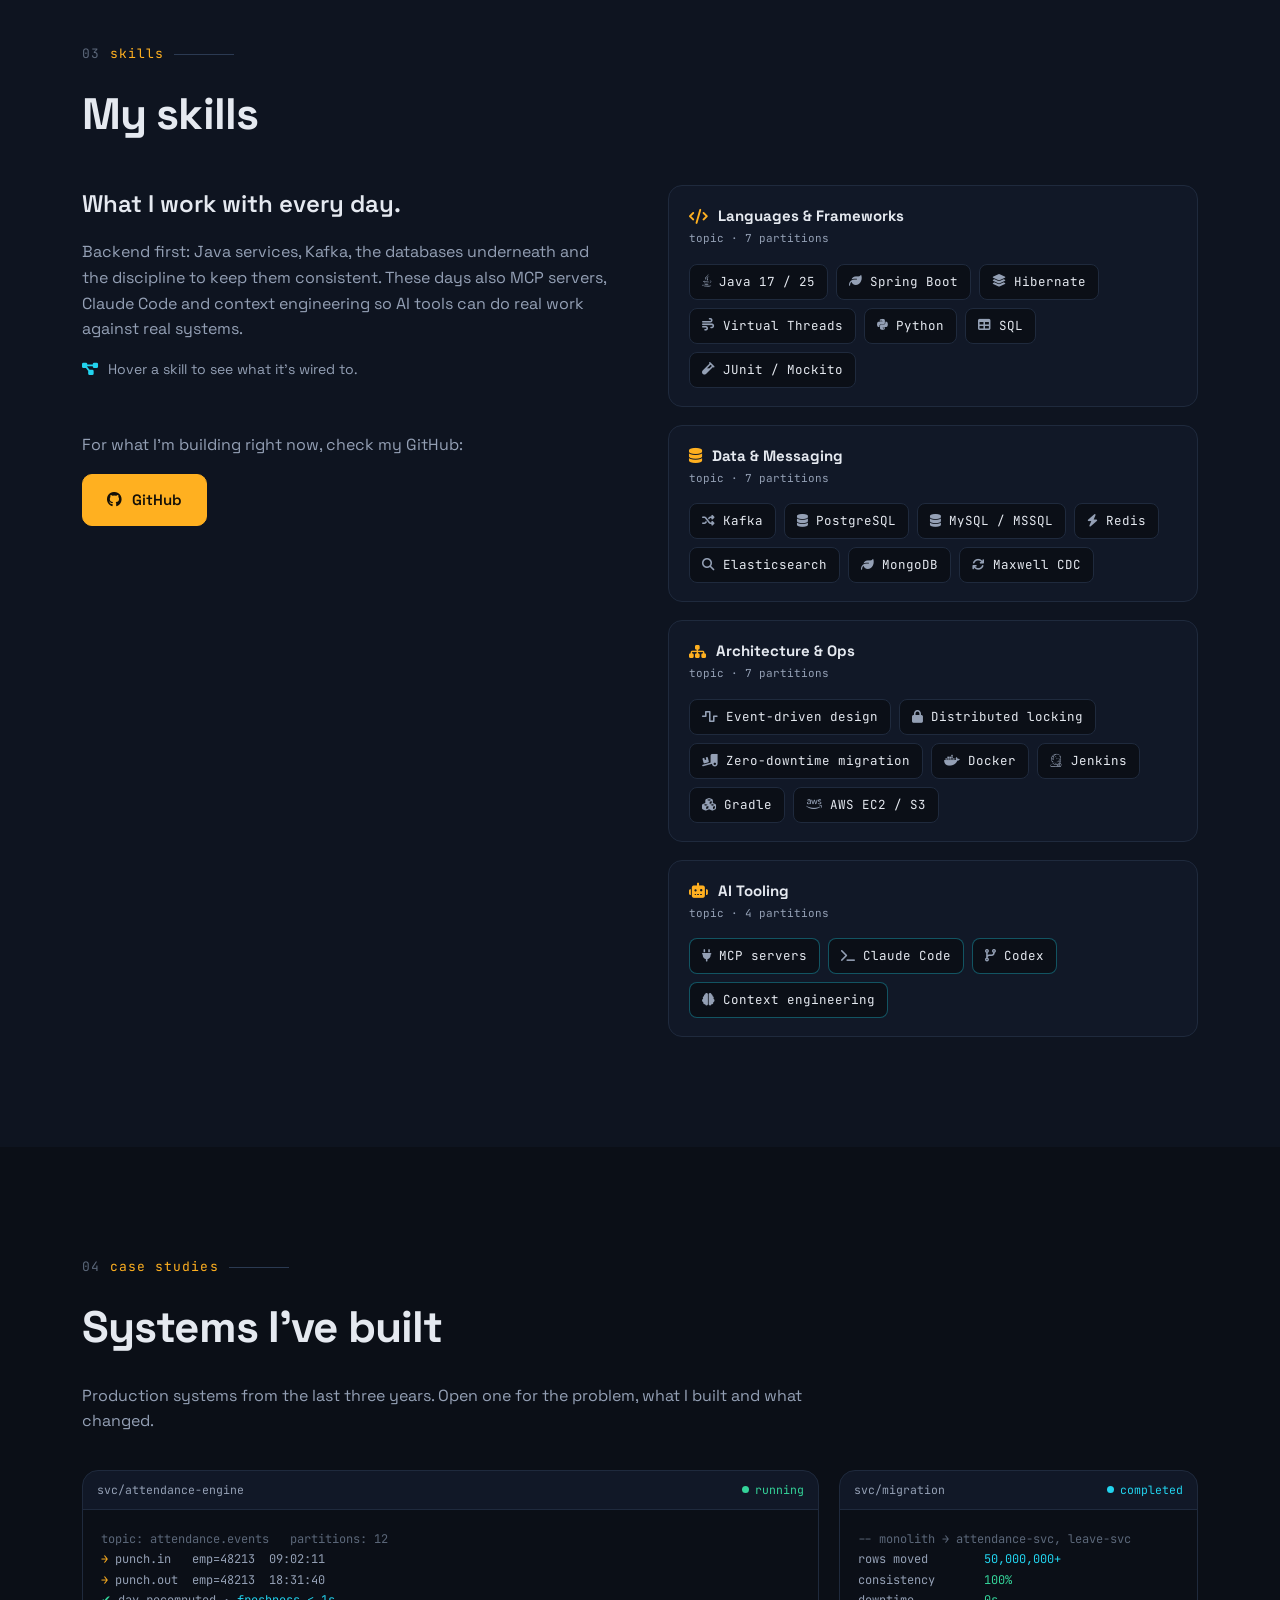
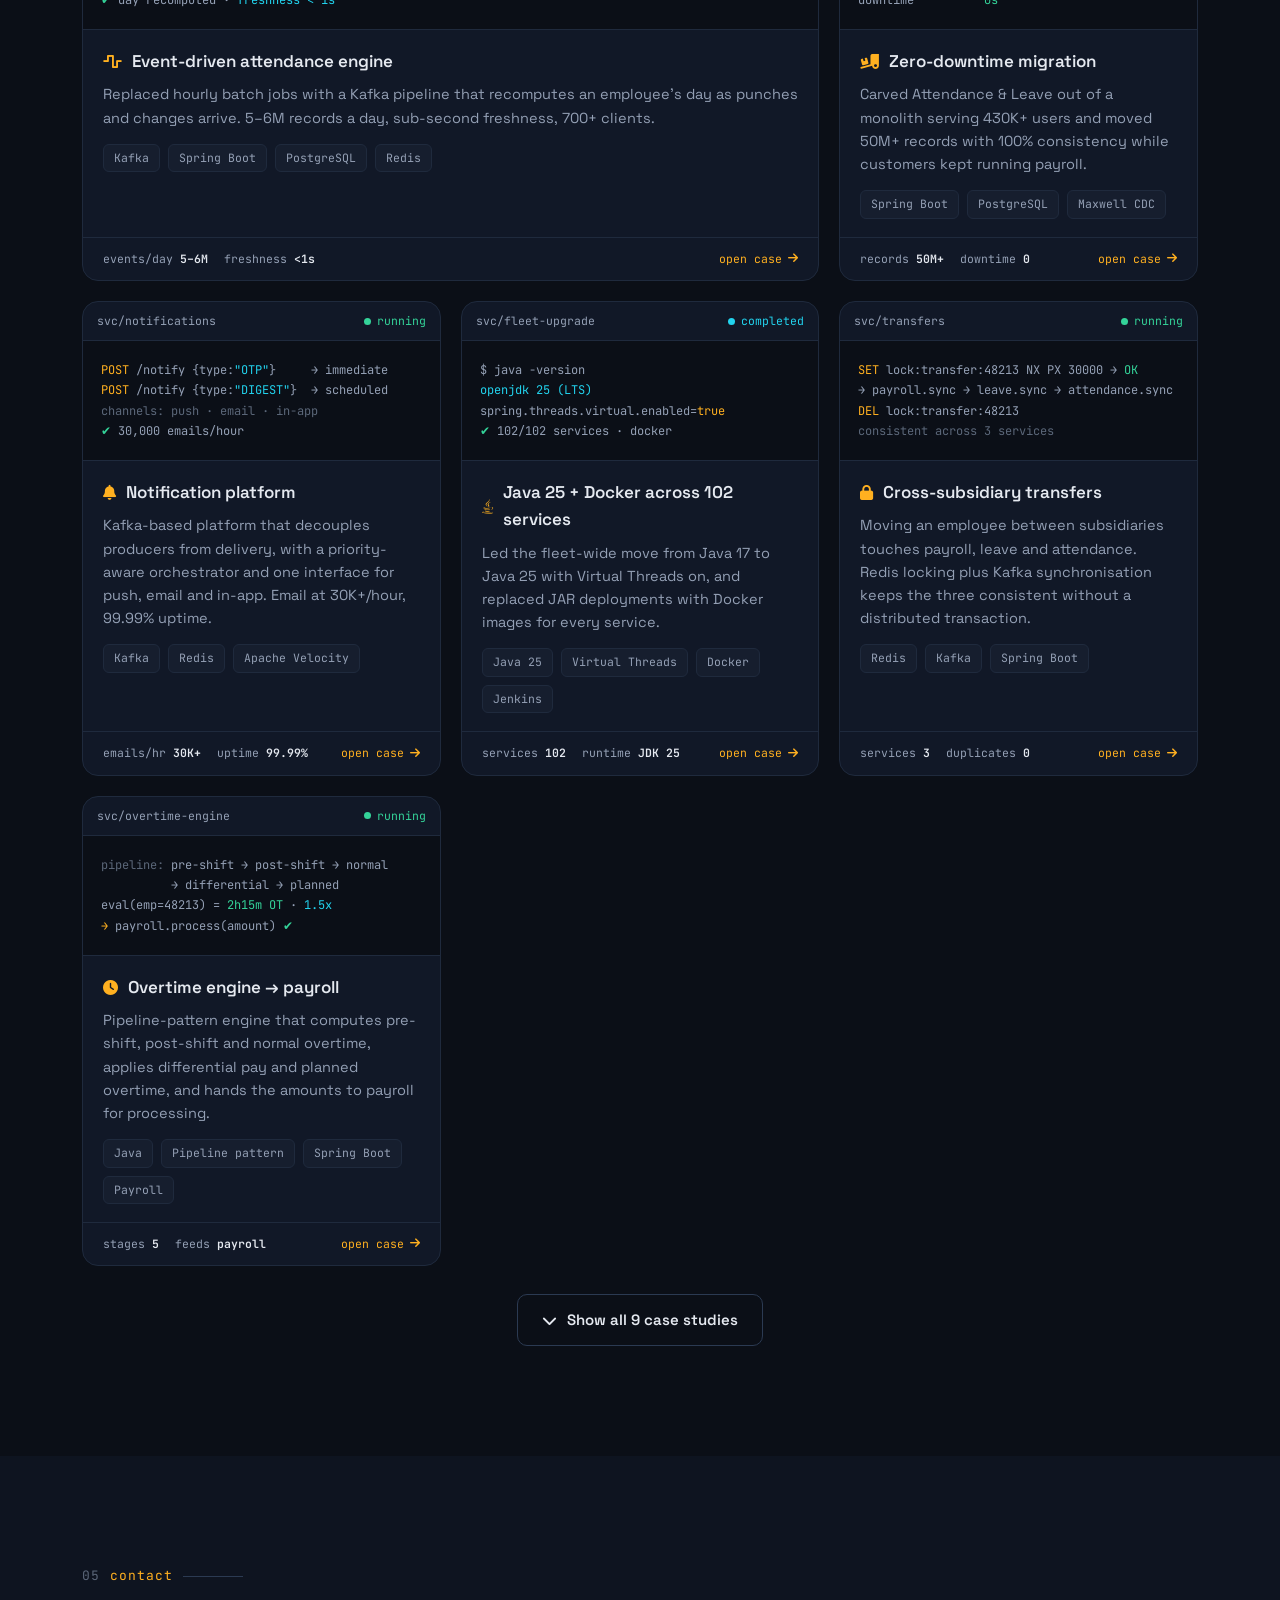
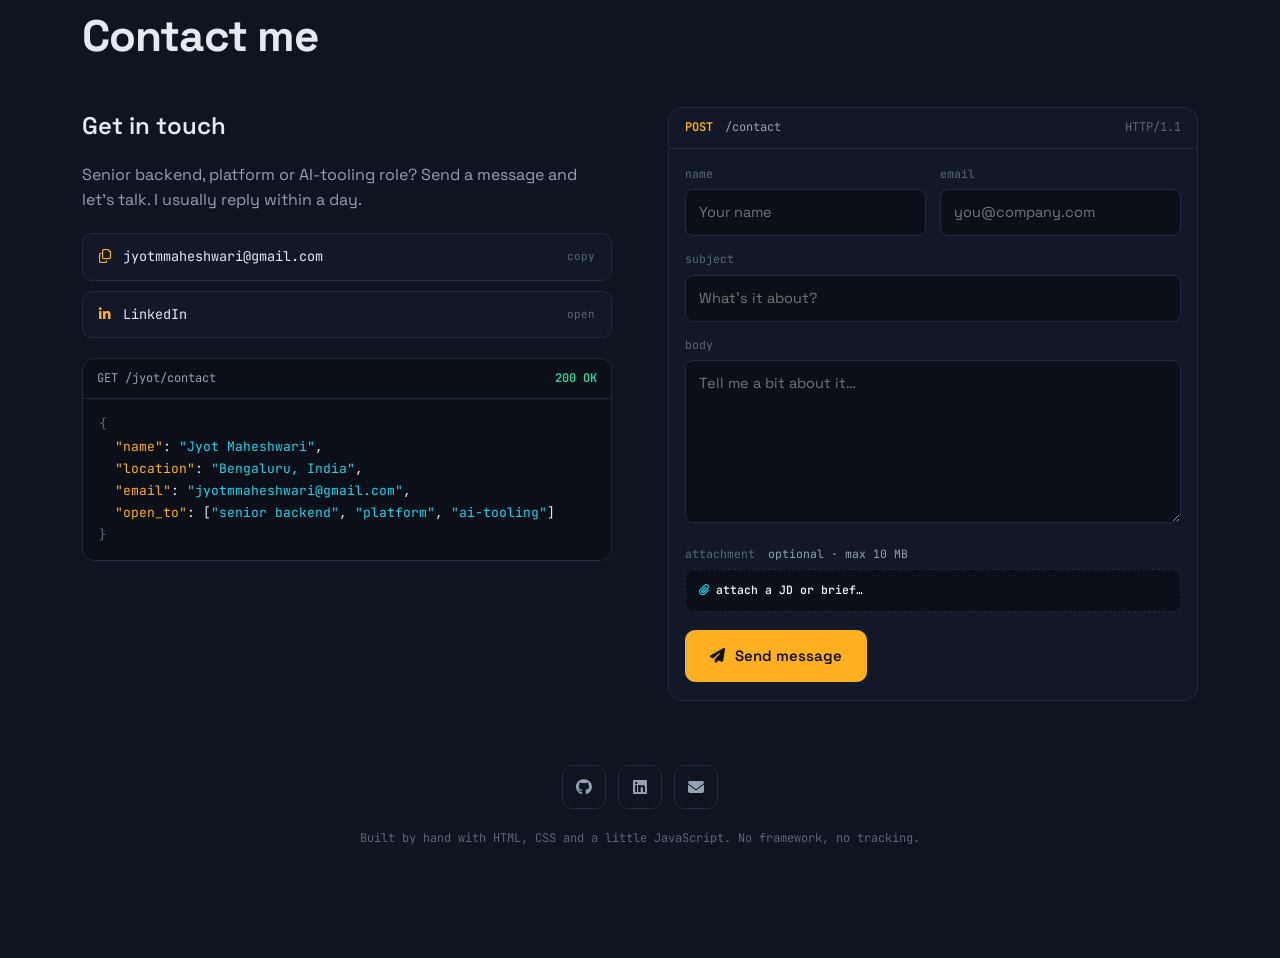
==== commit 4e724fe6: "Merge pull request #2 from jyot21/enhancement/og-image Add social preview image and Open Graph tags" ====
--- a/index.html
+++ b/index.html
@@ -14,9 +14,14 @@
     <meta property="og:description" content="Java, Spring Boot and Kafka at 500K+ user scale. Event-driven systems, zero-downtime migrations, MCP tooling.">
     <meta property="og:url" content="https://jyot21.github.io/">
     <meta property="og:type" content="website">
-    <meta name="twitter:card" content="summary">
+    <meta property="og:image" content="https://jyot21.github.io/assets/images/og.png">
+    <meta property="og:image:width" content="1200">
+    <meta property="og:image:height" content="630">
+    <meta property="og:image:alt" content="Jyot Maheshwari, Senior Backend Engineer. Java, Spring Boot, Kafka. Event-stream artwork with partition lanes.">
+    <meta name="twitter:card" content="summary_large_image">
     <meta name="twitter:title" content="Jyot Maheshwari | Senior Backend Engineer">
     <meta name="twitter:description" content="Java, Spring Boot and Kafka at 500K+ user scale. Event-driven systems, zero-downtime migrations, MCP tooling.">
+    <meta name="twitter:image" content="https://jyot21.github.io/assets/images/og.png">
 
     <link rel="icon" type="image/svg+xml" href="assets/images/favicon.svg">
 
@@ -94,11 +99,7 @@
                 </div>
             </div>
         </div>
-        <div class="stream-tools">
-            <p class="stream-hint" aria-hidden="true"><i></i>move across the stream to publish events</p>
-            <button class="chaos-btn" type="button" title="Take one broker down and watch leader election move its partitions"><i class="fas fa-skull-crossbones" aria-hidden="true"></i> <span>kill a broker</span></button>
-        </div>
-        <ol class="chaos-log" id="chaos-log" aria-live="polite" aria-label="Cluster events"></ol>
+        <p class="stream-hint" aria-hidden="true"><i></i>move across the stream to publish events</p>
         <a href="#about" class="scroll-down" aria-label="Scroll to about"><span>scroll</span><i></i></a>
     </section>
 
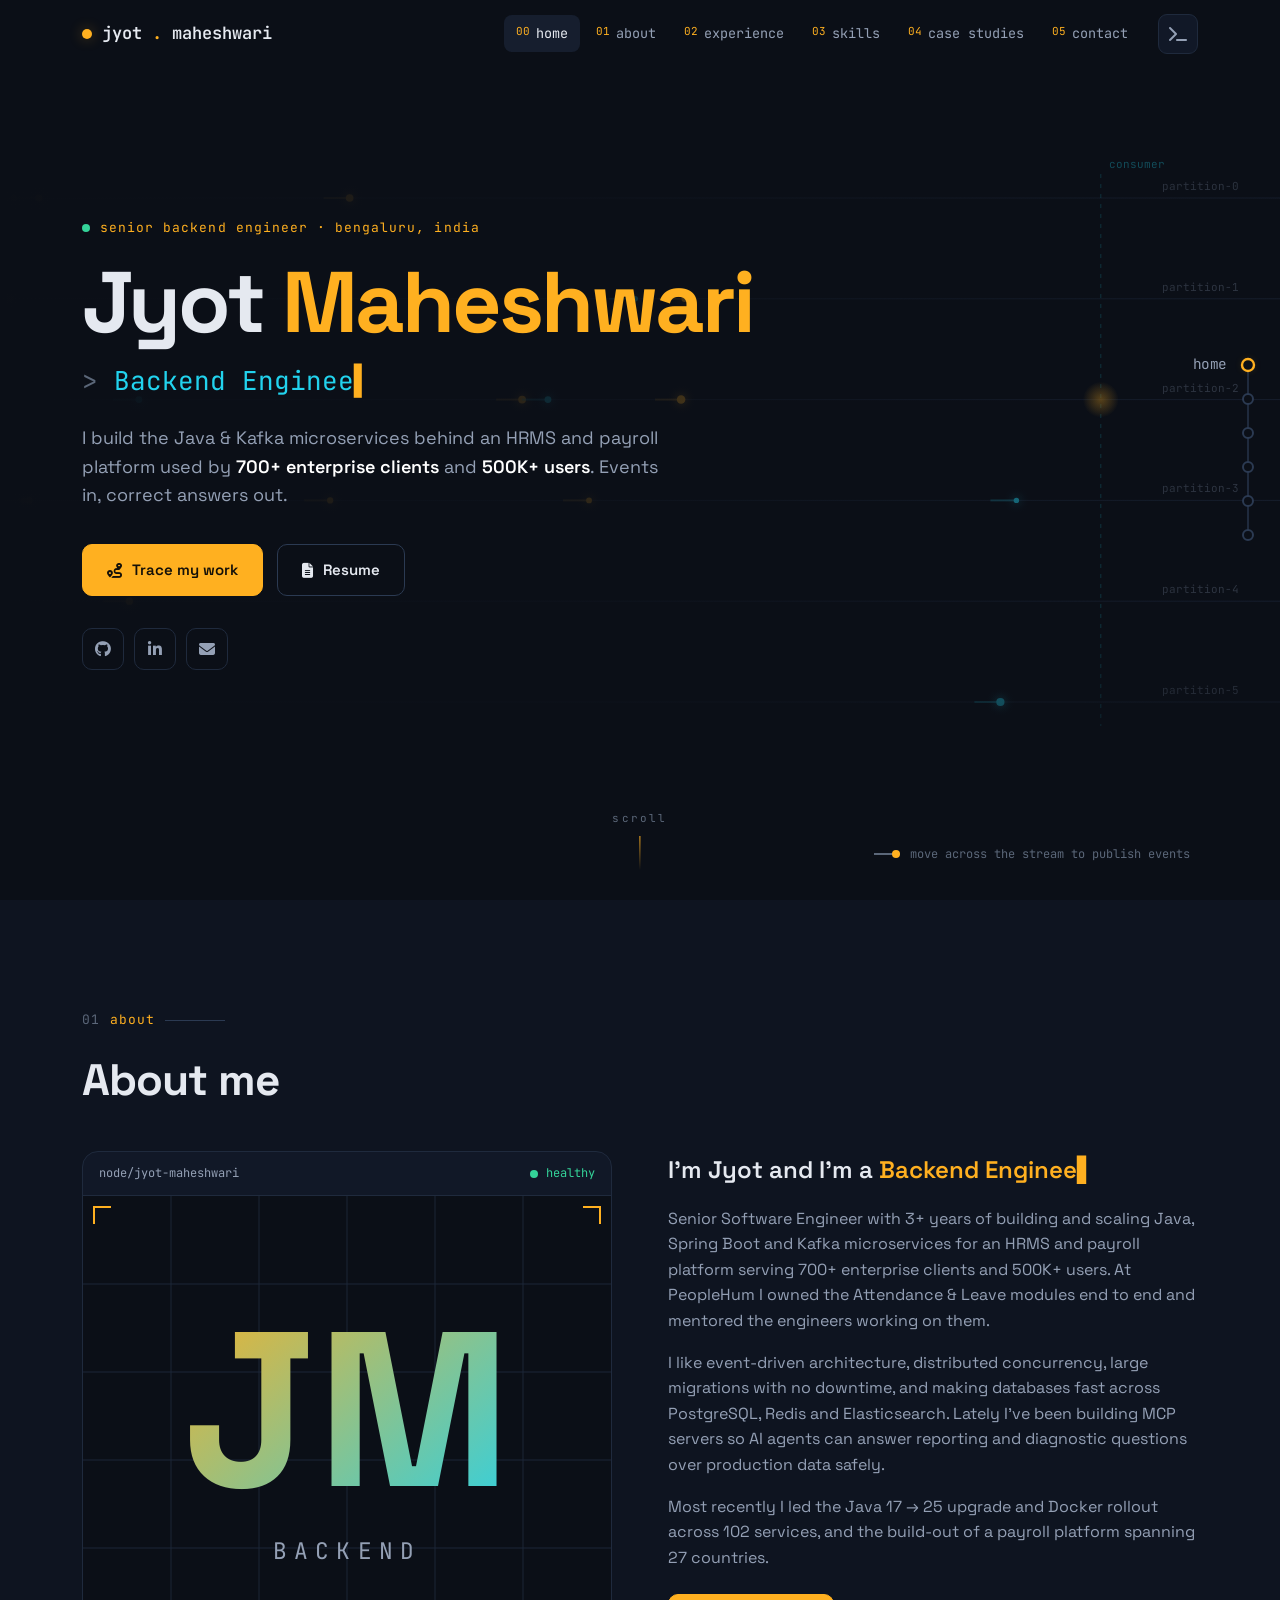
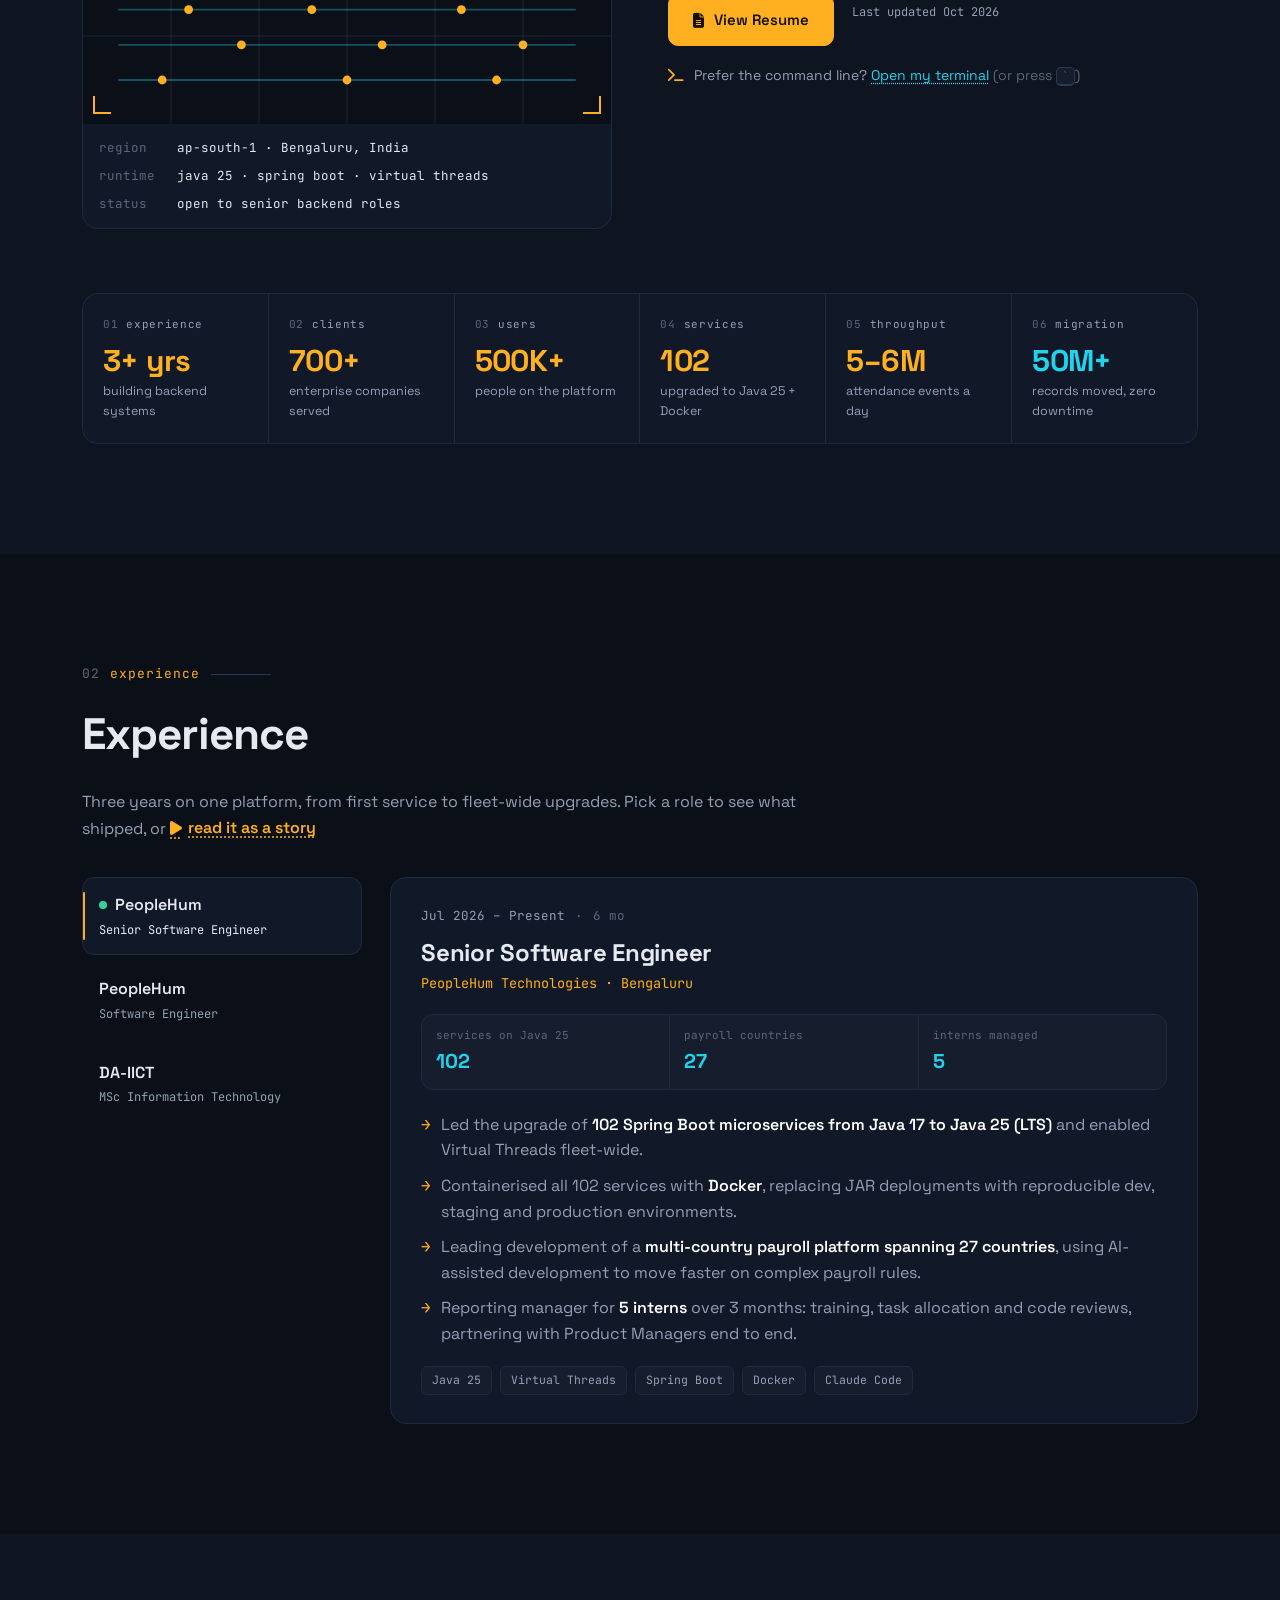
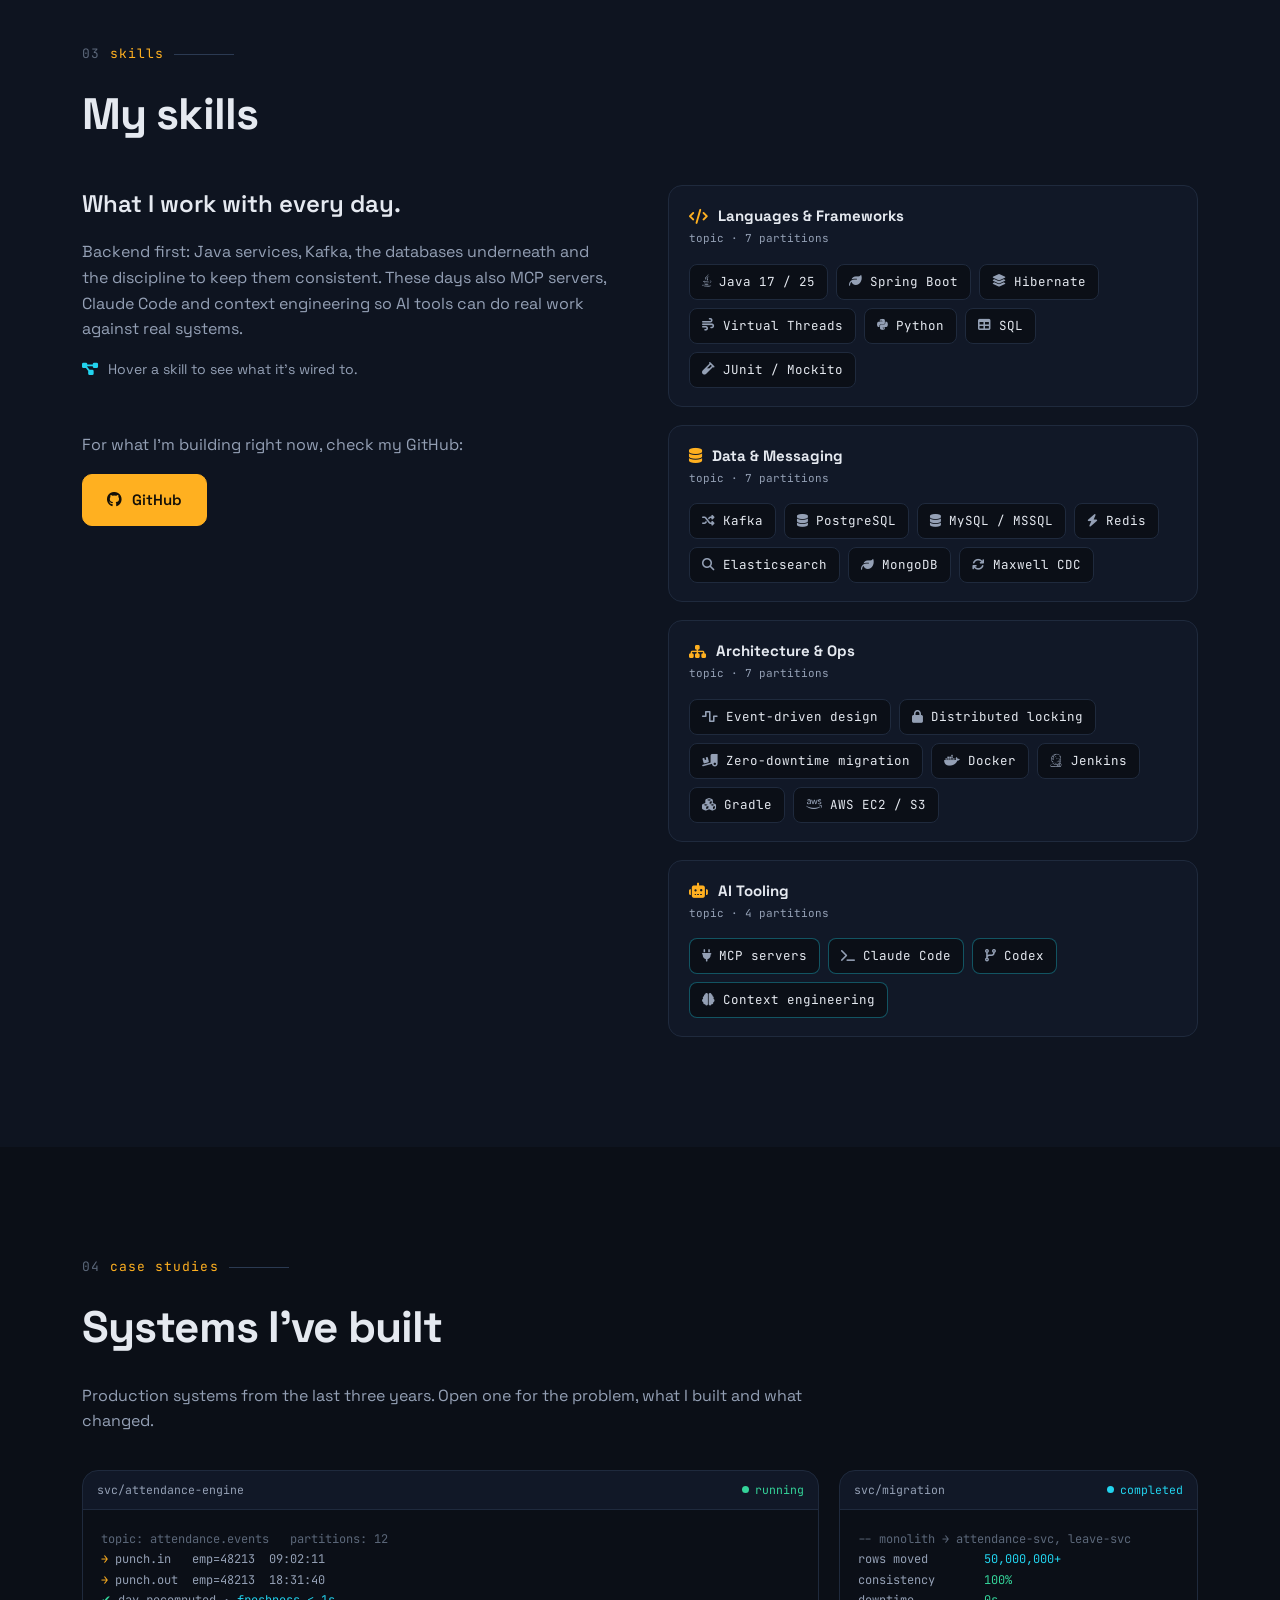
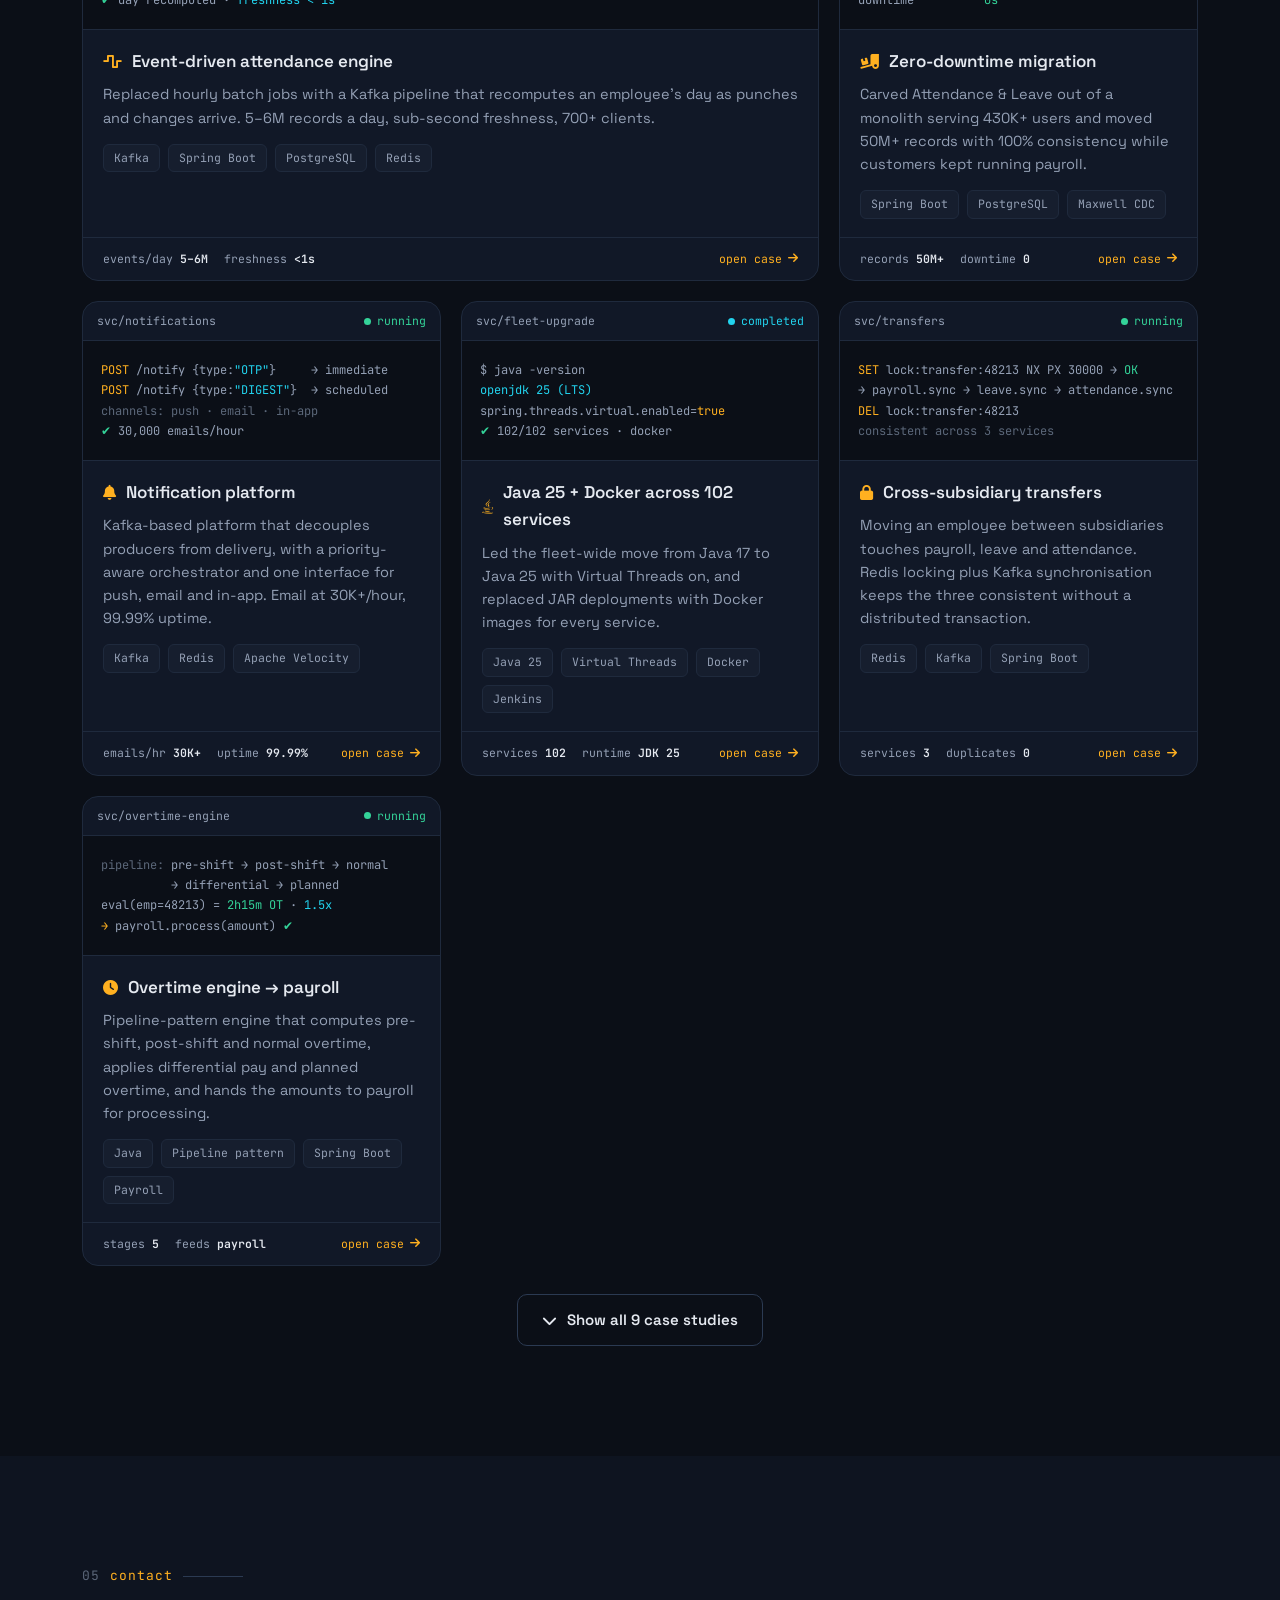
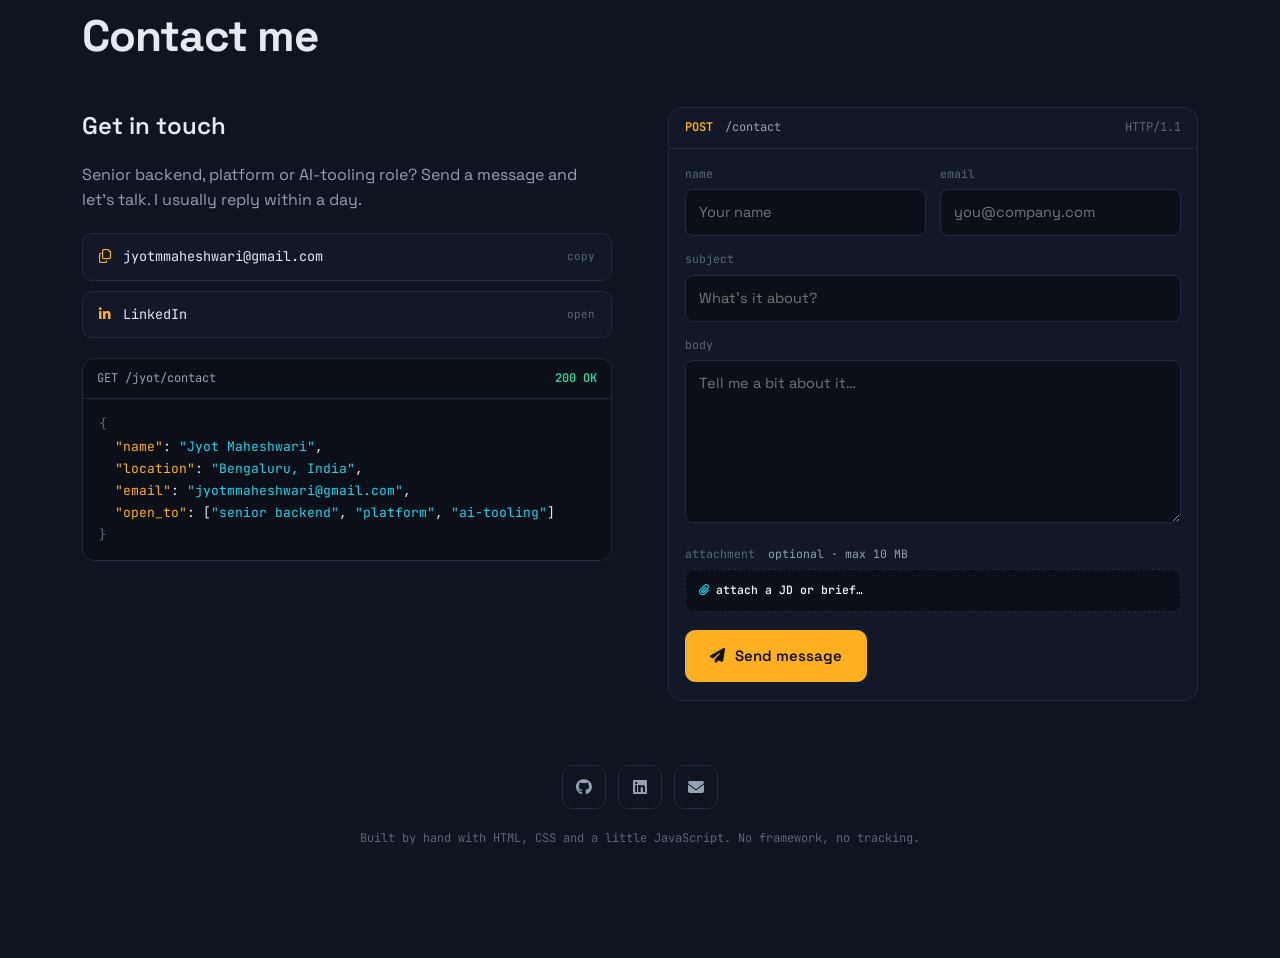
==== commit 0e65182b: "Merge pull request #3 from jyot21/enhancement/overtime-playground Add interactive overtime pipeline " ====
--- a/index.html
+++ b/index.html
@@ -36,6 +36,7 @@
     <script src="js/main.js" defer></script>
     <script src="js/terminal.js" defer></script>
     <script src="js/story.js" defer></script>
+    <script src="js/playground.js" defer></script>
 </head>
 
 <body>
@@ -684,6 +685,50 @@
                     <p>Five overtime models from one engine, configured per client, with the amounts reaching payroll automatically instead of being reconciled by hand.</p>
                 </div>
             </div>
+            <div class="ot-lab" data-ot-lab>
+                <div class="ot-bar"><span class="svc"><i class="fas fa-flask"></i> lab/overtime-engine · drag the punches, watch the stages run</span><span class="ot-note">simplified model · the real rules come from per-client config</span></div>
+                <div class="ot-controls">
+                    <label class="ot-field"><span>shift</span>
+                        <select name="shift">
+                            <option value="540-1080" selected>General 09–18</option>
+                            <option value="360-900">Early 06–15</option>
+                            <option value="840-1380">Late 14–23</option>
+                        </select>
+                    </label>
+                    <label class="ot-field"><span>client policy</span>
+                        <select name="policy">
+                            <option value="shift" selected>Shift-bound</option>
+                            <option value="threshold">Daily threshold</option>
+                        </select>
+                    </label>
+                    <label class="ot-field"><span>day type</span>
+                        <select name="day">
+                            <option value="1.5" selected>Weekday · 1.5×</option>
+                            <option value="2">Weekly off · 2×</option>
+                            <option value="2.5">Holiday · 2.5×</option>
+                        </select>
+                    </label>
+                    <label class="ot-field"><span>planned OT</span>
+                        <select name="planned">
+                            <option value="none">No approval needed</option>
+                            <option value="1">Approved · 1h</option>
+                            <option value="2" selected>Approved · 2h</option>
+                            <option value="3">Approved · 3h</option>
+                            <option value="4">Approved · 4h</option>
+                        </select>
+                    </label>
+                    <label class="ot-field ot-range"><span>punch in <b data-out="in">08:15</b></span><input type="range" name="in" min="-240" max="120" step="15" value="-45" aria-label="Punch-in time"></label>
+                    <label class="ot-field ot-range"><span>punch out <b data-out="out">19:30</b></span><input type="range" name="out" min="-120" max="360" step="15" value="90" aria-label="Punch-out time"></label>
+                </div>
+                <ol class="ot-pipe" aria-label="Pipeline stages">
+                    <li data-stage="pre"><span class="st-name">pre-shift OT</span><b class="st-val">–</b><span class="st-note"></span></li>
+                    <li data-stage="post"><span class="st-name">post-shift OT</span><b class="st-val">–</b><span class="st-note"></span></li>
+                    <li data-stage="normal"><span class="st-name">normal OT</span><b class="st-val">–</b><span class="st-note"></span></li>
+                    <li data-stage="diff"><span class="st-name">differential</span><b class="st-val">–</b><span class="st-note"></span></li>
+                    <li data-stage="planned"><span class="st-name">planned OT</span><b class="st-val">–</b><span class="st-note"></span></li>
+                </ol>
+                <p class="ot-result" aria-live="polite"><span class="k">→</span> <span>payroll.process(<b data-out="amount">–</b>)</span> <span class="ok">✔</span><span class="ot-calc" data-out="calc"></span></p>
+            </div>
             <div class="tags"><span>Java</span><span>Pipeline pattern</span><span>Spring Boot</span><span>Payroll integration</span></div>
         </template>
 
--- a/assets/css/style.css
+++ b/assets/css/style.css
@@ -106,21 +106,7 @@
 .home-social { display: flex; gap: 10px; }
 .home-social a { width: 42px; height: 42px; border-radius: 10px; border: 1px solid var(--border); display: inline-flex; align-items: center; justify-content: center; color: var(--muted); transition: color .3s, border-color .3s, transform .3s; }
 .home-social a:hover { color: var(--accent); border-color: var(--accent); transform: translateY(-2px); }
-.stream-tools { position: absolute; right: 90px; bottom: 30px; display: flex; align-items: center; gap: 22px; z-index: 2; }
-.stream-hint { font-family: var(--mono); font-size: 12px; color: var(--dim); display: flex; align-items: center; gap: 10px; margin: 0; }
-.chaos-btn { display: inline-flex; align-items: center; gap: 8px; padding: 8px 14px; border-radius: 8px; border: 1px solid var(--border); background: rgba(17, 24, 39, .75); backdrop-filter: blur(6px); font-family: var(--mono); font-size: 12px; color: var(--muted); cursor: pointer; transition: color .3s, border-color .3s, box-shadow .3s; }
-.chaos-btn i { color: #f87171; }
-.chaos-btn:hover, .chaos-btn:focus-visible { color: var(--text); border-color: #f87171; box-shadow: 0 0 0 3px rgba(248, 113, 113, .25); outline: none; }
-.chaos-btn.busy { color: var(--dim); border-color: var(--border); box-shadow: none; cursor: wait; }
-.chaos-btn.busy i { color: var(--dim); animation: spin 1.2s linear infinite; }
-.chaos-btn.busy span::after { content: ' · recovering'; }
-@keyframes spin { to { transform: rotate(360deg); } }
-.chaos-log { position: absolute; top: calc(var(--nav-h) + 18px); right: 56px; width: min(520px, calc(100vw - 48px)); list-style: none; margin: 0; padding: 0; display: grid; gap: 6px; z-index: 3; pointer-events: none; }
-.chaos-log li { font-family: var(--mono); font-size: 12px; line-height: 1.5; padding: 8px 12px; border-radius: 8px; border: 1px solid var(--border); background: rgba(11, 15, 23, .88); backdrop-filter: blur(8px); color: var(--muted); white-space: pre-wrap; animation: fade .3s var(--ease); transition: opacity .6s; border-left-width: 3px; }
-.chaos-log li.warn { border-left-color: #f87171; color: #fca5a5; }
-.chaos-log li.ok { border-left-color: var(--ok); color: var(--ok); }
-.chaos-log li.info { border-left-color: var(--signal); }
-.chaos-log li.fade { opacity: 0; }
+.stream-hint { position: absolute; right: 90px; bottom: 36px; font-family: var(--mono); font-size: 12px; color: var(--dim); display: flex; align-items: center; gap: 10px; z-index: 2; }
 .stream-hint i { width: 26px; height: 2px; background: var(--dim); position: relative; }
 .stream-hint i::after { content: ''; position: absolute; right: 0; top: -3px; width: 8px; height: 8px; border-radius: 50%; background: var(--accent); animation: slide 1.6s var(--ease) infinite; }
 @keyframes slide { 0% { right: 100%; opacity: 0; } 30% { opacity: 1; } 100% { right: -4px; opacity: 0; } }
@@ -275,6 +261,50 @@
 .case-block li { padding-left: 18px; position: relative; }
 .case-block li::before { content: '→'; position: absolute; left: 0; color: var(--accent); font-family: var(--mono); }
 .case-links { margin-top: 20px; display: flex; gap: 12px; }
+
+/* overtime playground */
+.ot-lab { border: 1px solid var(--border); border-radius: 12px; background: var(--bg); margin-bottom: 22px; overflow: hidden; }
+.ot-bar { display: flex; justify-content: space-between; align-items: center; gap: 8px 16px; flex-wrap: wrap; padding: 10px 16px; font-family: var(--mono); font-size: 11.5px; color: var(--muted); border-bottom: 1px solid var(--border); }
+.ot-bar .svc { color: var(--signal); display: inline-flex; gap: 8px; align-items: center; }
+.ot-bar .ot-note { color: var(--dim); }
+.ot-controls { display: grid; grid-template-columns: repeat(4, minmax(0, 1fr)); gap: 14px; padding: 16px; }
+.ot-field { display: block; min-width: 0; }
+.ot-field > span { display: flex; justify-content: space-between; gap: 8px; font-family: var(--mono); font-size: 11px; color: var(--dim); margin-bottom: 6px; }
+.ot-field > span b { color: var(--accent); font-weight: 500; }
+.ot-field select { width: 100%; padding: 8px 10px; border-radius: 8px; border: 1px solid var(--border); background: var(--surface); color: var(--text); font: inherit; font-size: 13px; cursor: pointer; transition: border-color .3s, box-shadow .3s; }
+.ot-field select:focus { outline: none; border-color: var(--accent); box-shadow: 0 0 0 3px var(--accent-glow); }
+.ot-range { grid-column: span 2; }
+.ot-range input { width: 100%; margin: 10px 0 0; accent-color: var(--accent); cursor: pointer; }
+.ot-pipe { list-style: none; display: grid; grid-template-columns: repeat(5, minmax(0, 1fr)); gap: 10px; padding: 2px 16px 16px; counter-reset: stage; }
+.ot-pipe li { position: relative; min-width: 0; border: 1px solid var(--border); border-radius: 10px; padding: 10px 12px; background: var(--surface); font-family: var(--mono); transition: border-color .35s, opacity .35s; }
+.ot-pipe li::before { counter-increment: stage; content: "0" counter(stage); position: absolute; top: 9px; right: 10px; font-size: 10px; color: var(--dim); }
+.ot-pipe li:not(:last-child)::after { content: '→'; position: absolute; right: -11px; top: 50%; transform: translateY(-50%); font-size: 12px; color: var(--dim); z-index: 1; }
+.st-name { display: block; font-size: 11px; color: var(--muted); margin-bottom: 6px; padding-right: 22px; }
+.st-val { display: block; font-size: 16px; font-weight: 600; color: var(--text); }
+.st-note { display: block; font-size: 10.5px; color: var(--dim); margin-top: 4px; white-space: nowrap; overflow: hidden; text-overflow: ellipsis; }
+.ot-pipe li.on { border-color: rgba(52, 211, 153, .5); }
+.ot-pipe li.on .st-val { color: var(--ok); }
+.ot-pipe li.skip { opacity: .55; }
+.ot-pipe li.skip .st-val { color: var(--dim); font-weight: 500; }
+.ot-pipe li.clip { border-color: rgba(255, 176, 32, .6); }
+.ot-pipe li.clip .st-val { color: var(--accent); }
+.ot-pipe li.pulse { animation: stage-in .5s var(--ease) both; animation-delay: calc(var(--i) * 80ms); }
+@keyframes stage-in { from { box-shadow: 0 0 0 3px var(--accent-glow); } to { box-shadow: 0 0 0 0 transparent; } }
+.ot-result { display: flex; flex-wrap: wrap; align-items: baseline; gap: 6px 12px; padding: 12px 16px 14px; border-top: 1px solid var(--border); font-family: var(--mono); font-size: 13.5px; color: var(--muted); }
+.ot-result b { color: var(--text); }
+.ot-result .k { color: var(--accent); }
+.ot-result .ok { color: var(--ok); }
+.ot-result .ot-calc { margin-left: auto; font-size: 12px; color: var(--dim); }
+.ot-result.zero b { color: var(--dim); }
+.ot-result.zero .ok { display: none; }
+@media (max-width: 700px) {
+    .ot-controls { grid-template-columns: repeat(2, minmax(0, 1fr)); }
+    .ot-pipe { grid-template-columns: repeat(2, minmax(0, 1fr)); }
+    .ot-pipe li::after { display: none; }
+    .ot-pipe li:last-child { grid-column: span 2; }
+    .ot-result .ot-calc { margin-left: 0; flex-basis: 100%; }
+}
+@media (prefers-reduced-motion: reduce) { .ot-pipe li.pulse { animation: none; } }
 
 /* ---------- contact ---------- */
 .contact { background: var(--bg-2); }
@@ -353,7 +383,6 @@
 /* ---------- responsive ---------- */
 @media (max-width: 1100px) {
     .trace-rail { display: none; }
-    .chaos-log { right: 24px; }
     .metrics { grid-template-columns: repeat(3, 1fr); }
     .services { grid-template-columns: repeat(2, 1fr); }
     .card.featured { grid-column: span 2; }
@@ -369,7 +398,6 @@
     .xp-tab { flex: none; min-width: 200px; }
     .xp-tab::before { display: none; }
     .stream-hint { display: none; }
-    .stream-tools { right: 20px; bottom: 104px; }
     .hint-hover { display: none; }
     .hint-touch { display: inline; }
     .scroll-up-btn { bottom: 84px; }
@@ -395,5 +423,4 @@
     html { scroll-behavior: auto; }
     .js .reveal { opacity: 1; transform: none; }
     .metric { opacity: 1; transform: none; }
-    .stream-tools { display: none; }
-}
+}
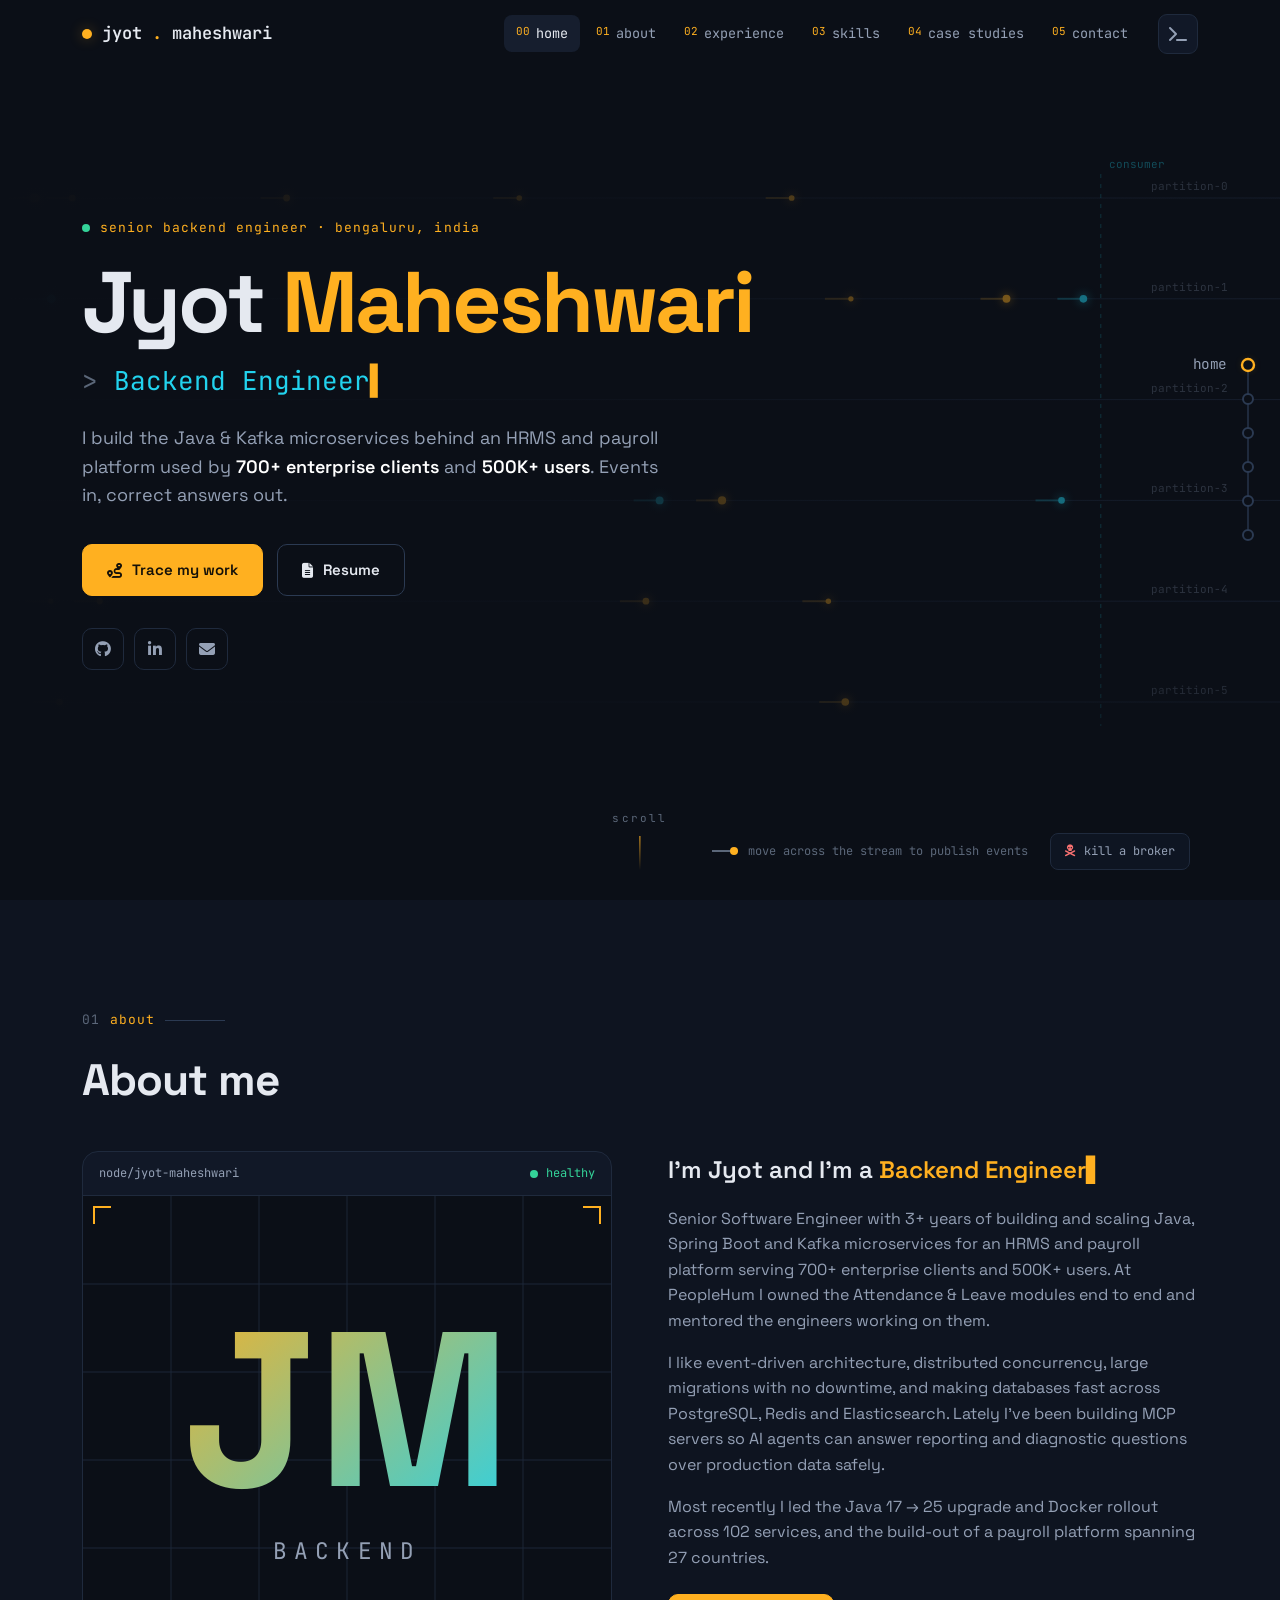
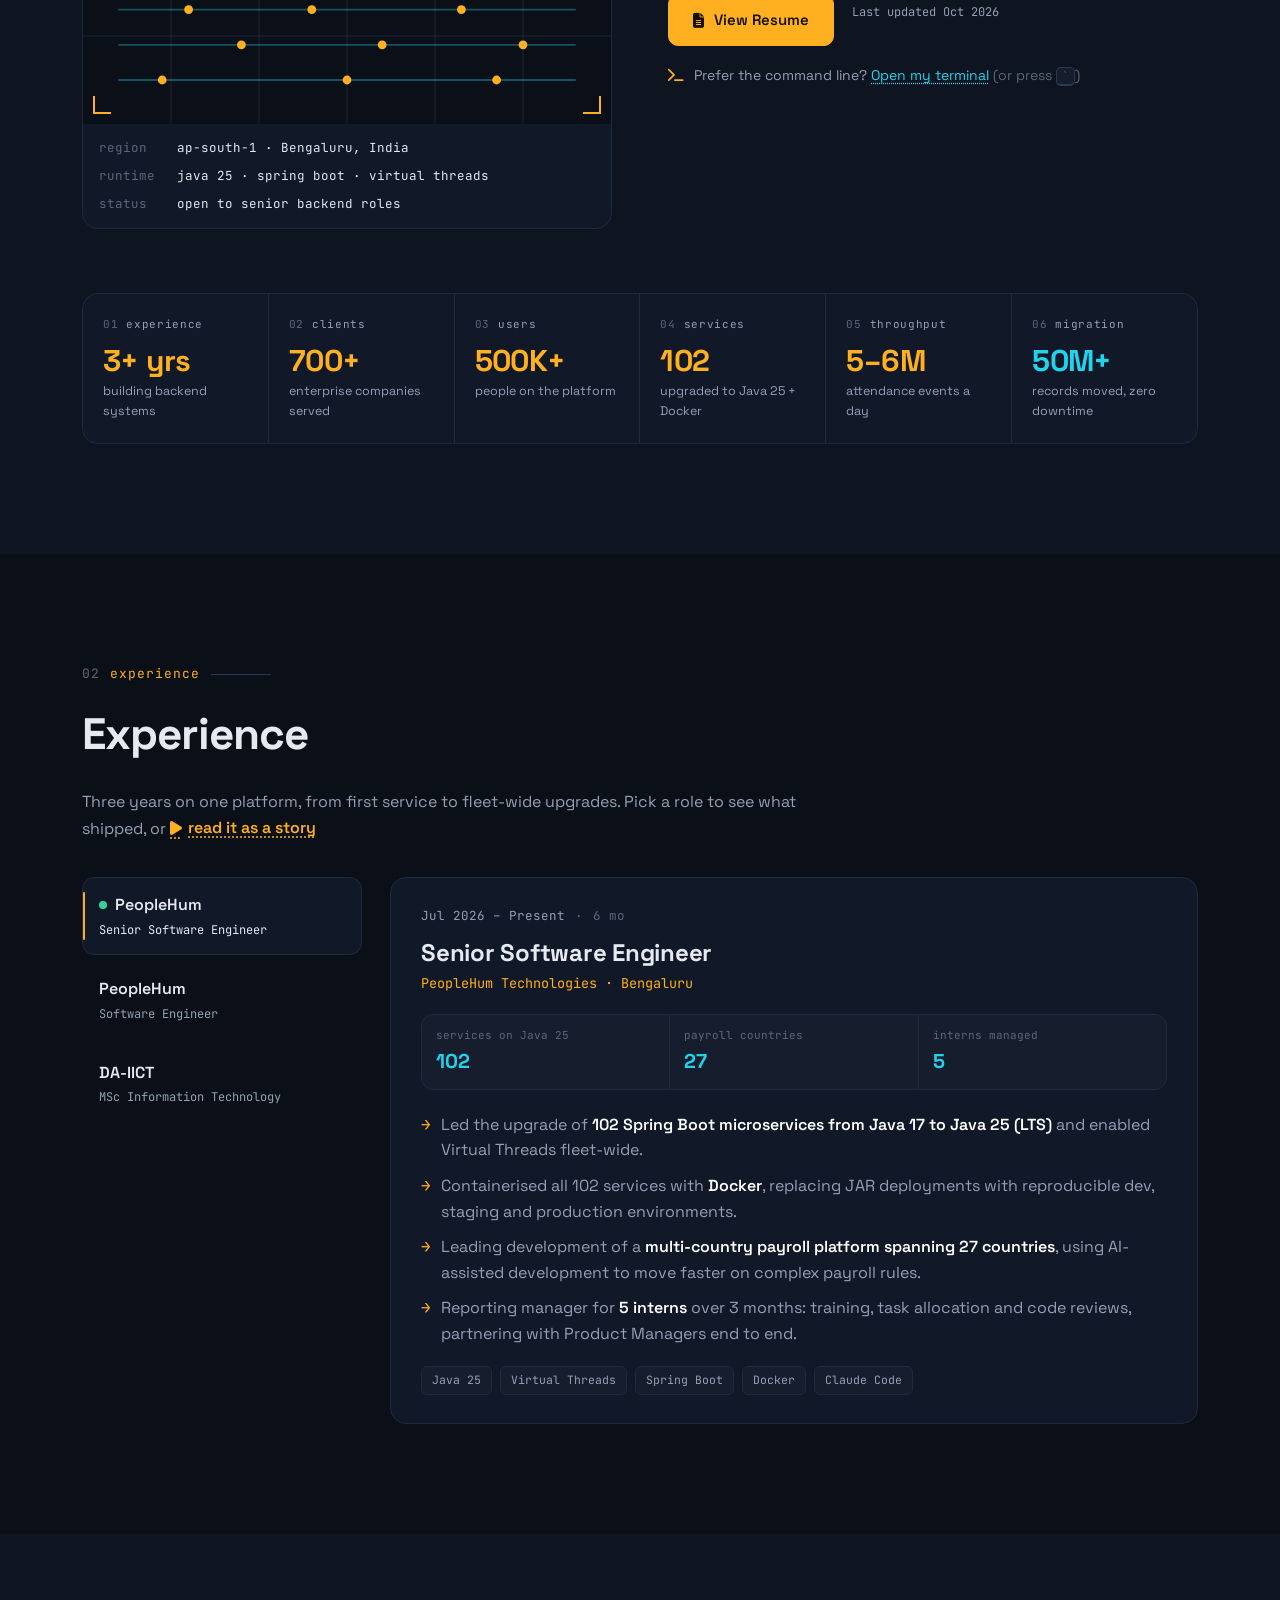
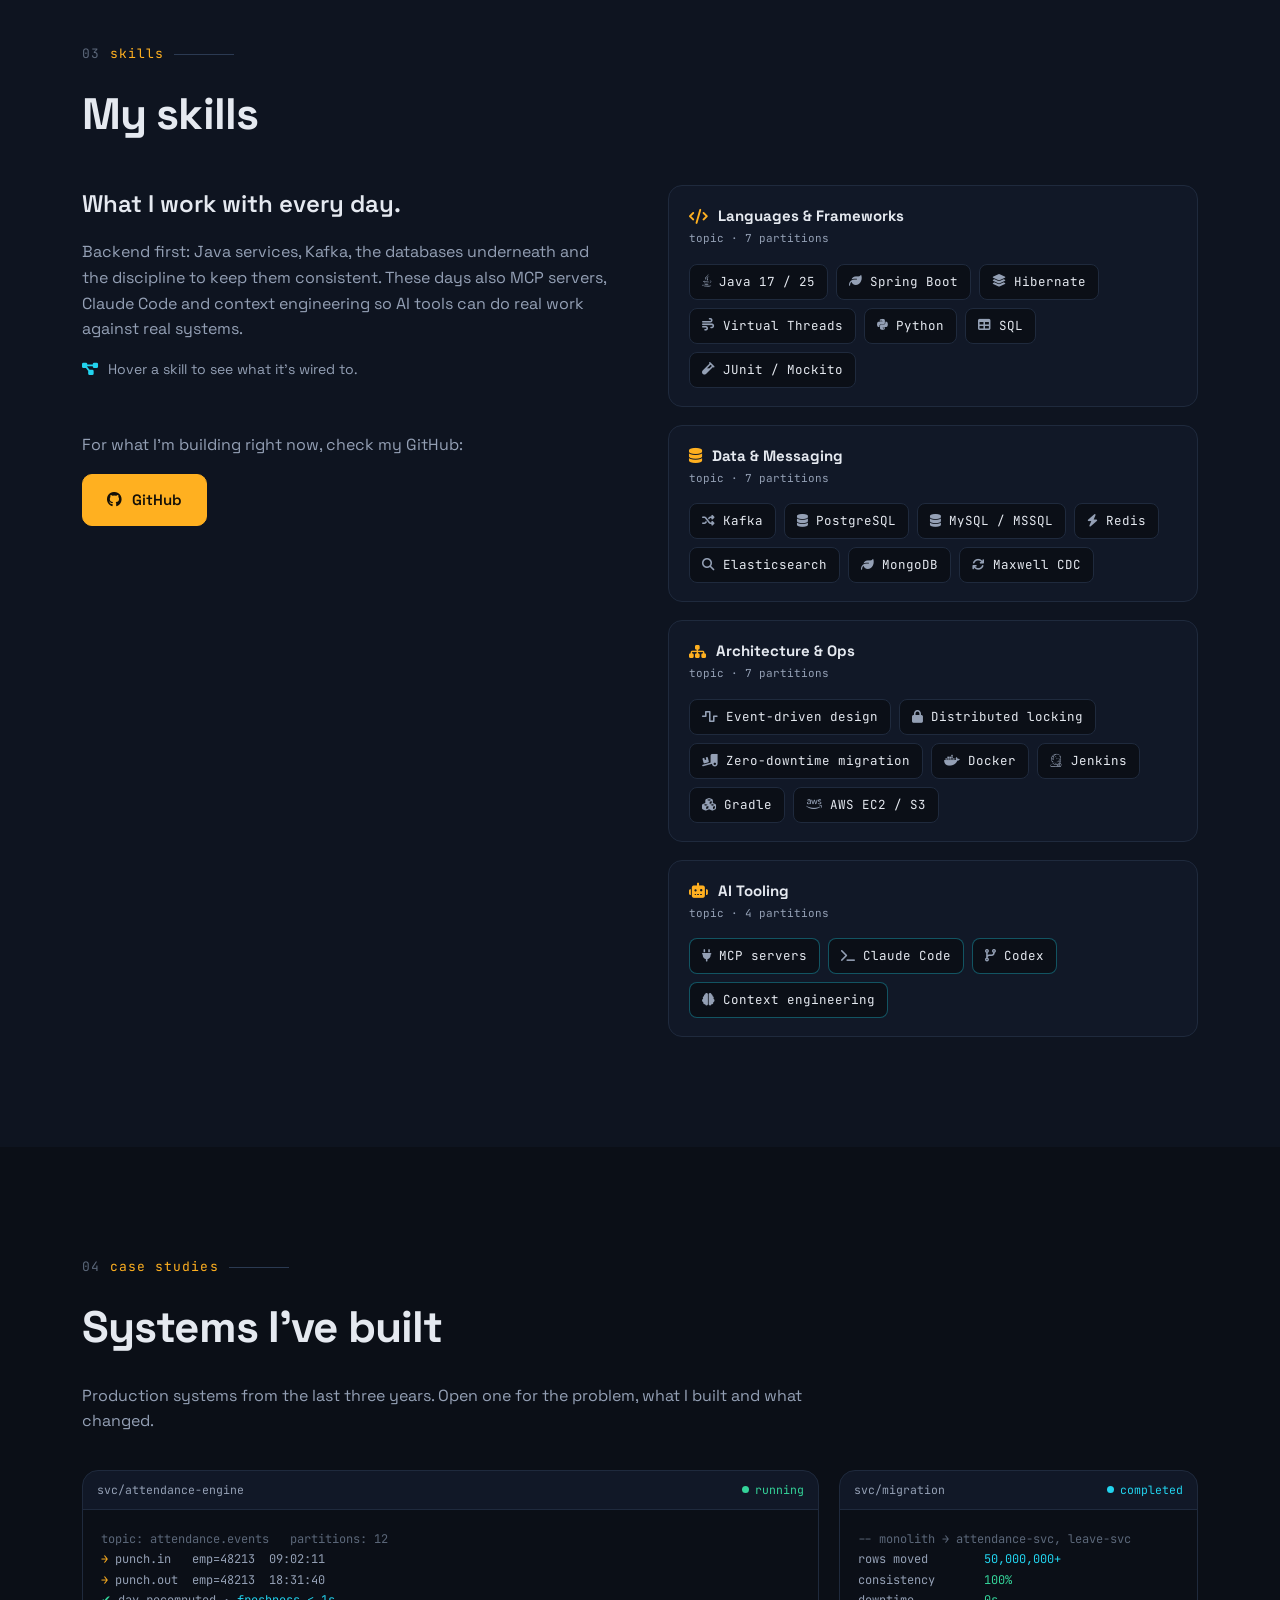
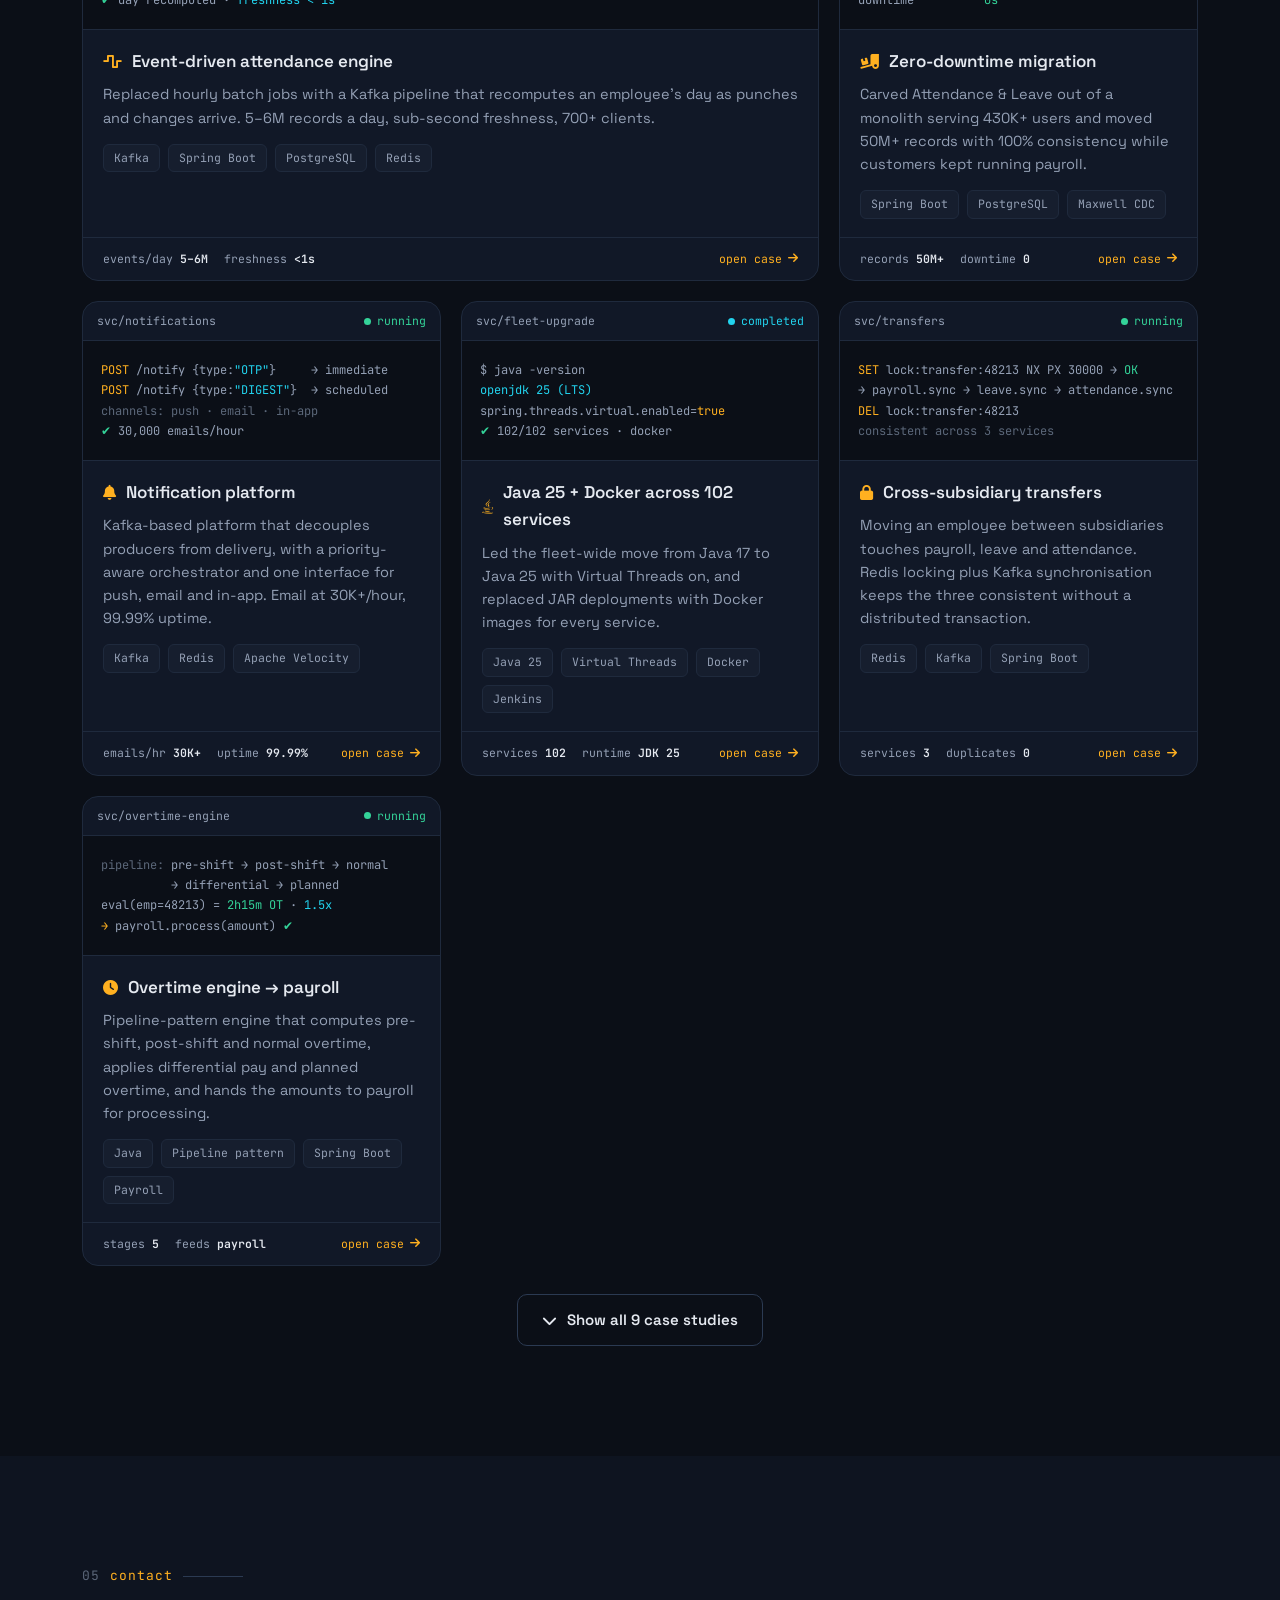
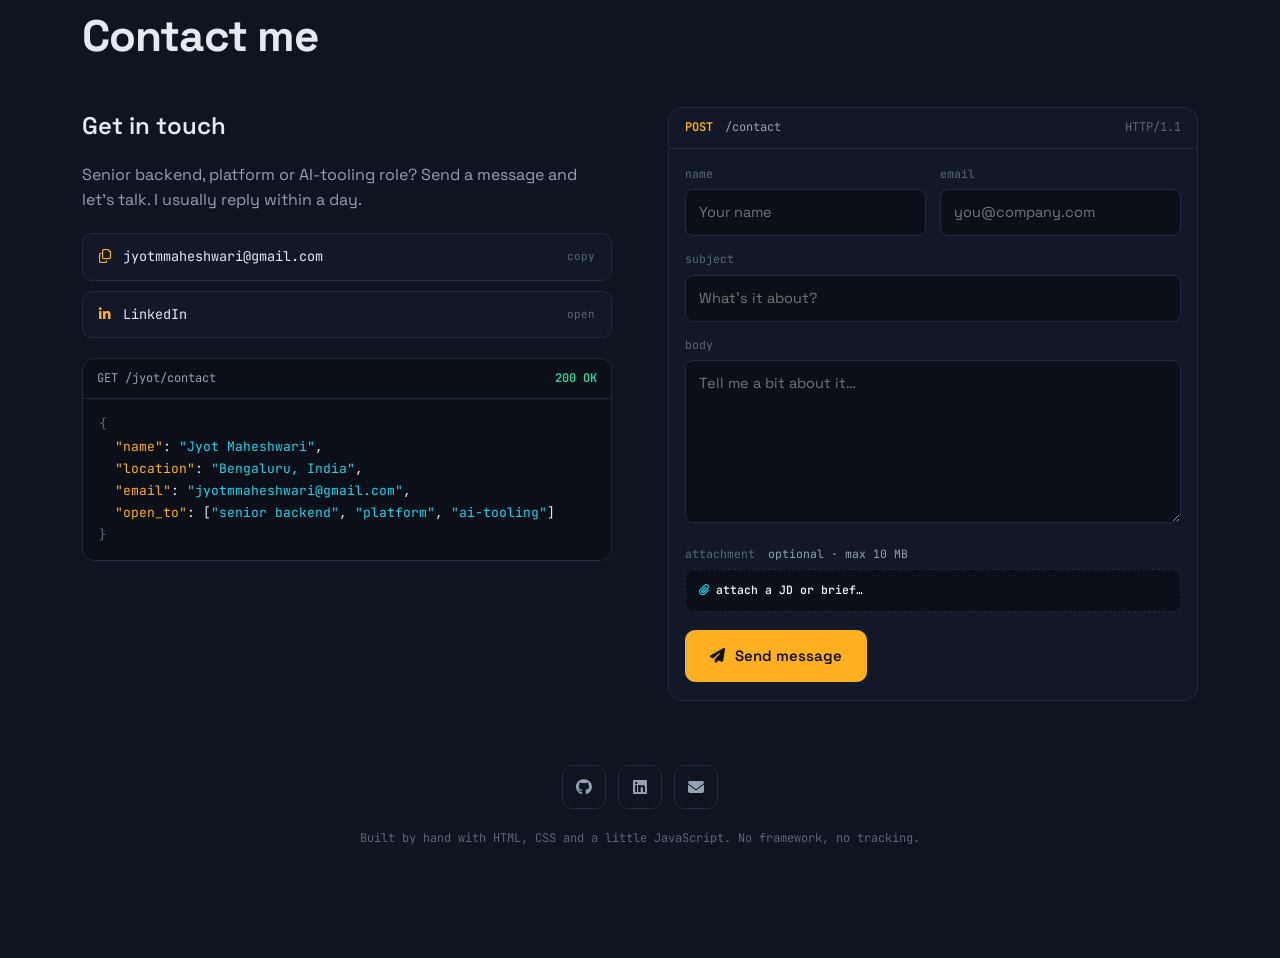
==== commit 55a9db3d: "Merge main into enhancement/chaos-mode" ====
--- a/index.html
+++ b/index.html
@@ -100,7 +100,11 @@
                 </div>
             </div>
         </div>
-        <p class="stream-hint" aria-hidden="true"><i></i>move across the stream to publish events</p>
+        <div class="stream-tools">
+            <p class="stream-hint" aria-hidden="true"><i></i>move across the stream to publish events</p>
+            <button class="chaos-btn" type="button" title="Take one broker down and watch leader election move its partitions"><i class="fas fa-skull-crossbones" aria-hidden="true"></i> <span>kill a broker</span></button>
+        </div>
+        <ol class="chaos-log" id="chaos-log" aria-live="polite" aria-label="Cluster events"></ol>
         <a href="#about" class="scroll-down" aria-label="Scroll to about"><span>scroll</span><i></i></a>
     </section>
 
--- a/assets/css/style.css
+++ b/assets/css/style.css
@@ -106,7 +106,21 @@
 .home-social { display: flex; gap: 10px; }
 .home-social a { width: 42px; height: 42px; border-radius: 10px; border: 1px solid var(--border); display: inline-flex; align-items: center; justify-content: center; color: var(--muted); transition: color .3s, border-color .3s, transform .3s; }
 .home-social a:hover { color: var(--accent); border-color: var(--accent); transform: translateY(-2px); }
-.stream-hint { position: absolute; right: 90px; bottom: 36px; font-family: var(--mono); font-size: 12px; color: var(--dim); display: flex; align-items: center; gap: 10px; z-index: 2; }
+.stream-tools { position: absolute; right: 90px; bottom: 30px; display: flex; align-items: center; gap: 22px; z-index: 2; }
+.stream-hint { font-family: var(--mono); font-size: 12px; color: var(--dim); display: flex; align-items: center; gap: 10px; margin: 0; }
+.chaos-btn { display: inline-flex; align-items: center; gap: 8px; padding: 8px 14px; border-radius: 8px; border: 1px solid var(--border); background: rgba(17, 24, 39, .75); backdrop-filter: blur(6px); font-family: var(--mono); font-size: 12px; color: var(--muted); cursor: pointer; transition: color .3s, border-color .3s, box-shadow .3s; }
+.chaos-btn i { color: #f87171; }
+.chaos-btn:hover, .chaos-btn:focus-visible { color: var(--text); border-color: #f87171; box-shadow: 0 0 0 3px rgba(248, 113, 113, .25); outline: none; }
+.chaos-btn.busy { color: var(--dim); border-color: var(--border); box-shadow: none; cursor: wait; }
+.chaos-btn.busy i { color: var(--dim); animation: spin 1.2s linear infinite; }
+.chaos-btn.busy span::after { content: ' · recovering'; }
+@keyframes spin { to { transform: rotate(360deg); } }
+.chaos-log { position: absolute; top: calc(var(--nav-h) + 18px); right: 56px; width: min(520px, calc(100vw - 48px)); list-style: none; margin: 0; padding: 0; display: grid; gap: 6px; z-index: 3; pointer-events: none; }
+.chaos-log li { font-family: var(--mono); font-size: 12px; line-height: 1.5; padding: 8px 12px; border-radius: 8px; border: 1px solid var(--border); background: rgba(11, 15, 23, .88); backdrop-filter: blur(8px); color: var(--muted); white-space: pre-wrap; animation: fade .3s var(--ease); transition: opacity .6s; border-left-width: 3px; }
+.chaos-log li.warn { border-left-color: #f87171; color: #fca5a5; }
+.chaos-log li.ok { border-left-color: var(--ok); color: var(--ok); }
+.chaos-log li.info { border-left-color: var(--signal); }
+.chaos-log li.fade { opacity: 0; }
 .stream-hint i { width: 26px; height: 2px; background: var(--dim); position: relative; }
 .stream-hint i::after { content: ''; position: absolute; right: 0; top: -3px; width: 8px; height: 8px; border-radius: 50%; background: var(--accent); animation: slide 1.6s var(--ease) infinite; }
 @keyframes slide { 0% { right: 100%; opacity: 0; } 30% { opacity: 1; } 100% { right: -4px; opacity: 0; } }
@@ -383,6 +397,7 @@
 /* ---------- responsive ---------- */
 @media (max-width: 1100px) {
     .trace-rail { display: none; }
+    .chaos-log { right: 24px; }
     .metrics { grid-template-columns: repeat(3, 1fr); }
     .services { grid-template-columns: repeat(2, 1fr); }
     .card.featured { grid-column: span 2; }
@@ -398,6 +413,7 @@
     .xp-tab { flex: none; min-width: 200px; }
     .xp-tab::before { display: none; }
     .stream-hint { display: none; }
+    .stream-tools { right: 20px; bottom: 104px; }
     .hint-hover { display: none; }
     .hint-touch { display: inline; }
     .scroll-up-btn { bottom: 84px; }
@@ -423,4 +439,5 @@
     html { scroll-behavior: auto; }
     .js .reveal { opacity: 1; transform: none; }
     .metric { opacity: 1; transform: none; }
-}
+    .stream-tools { display: none; }
+}
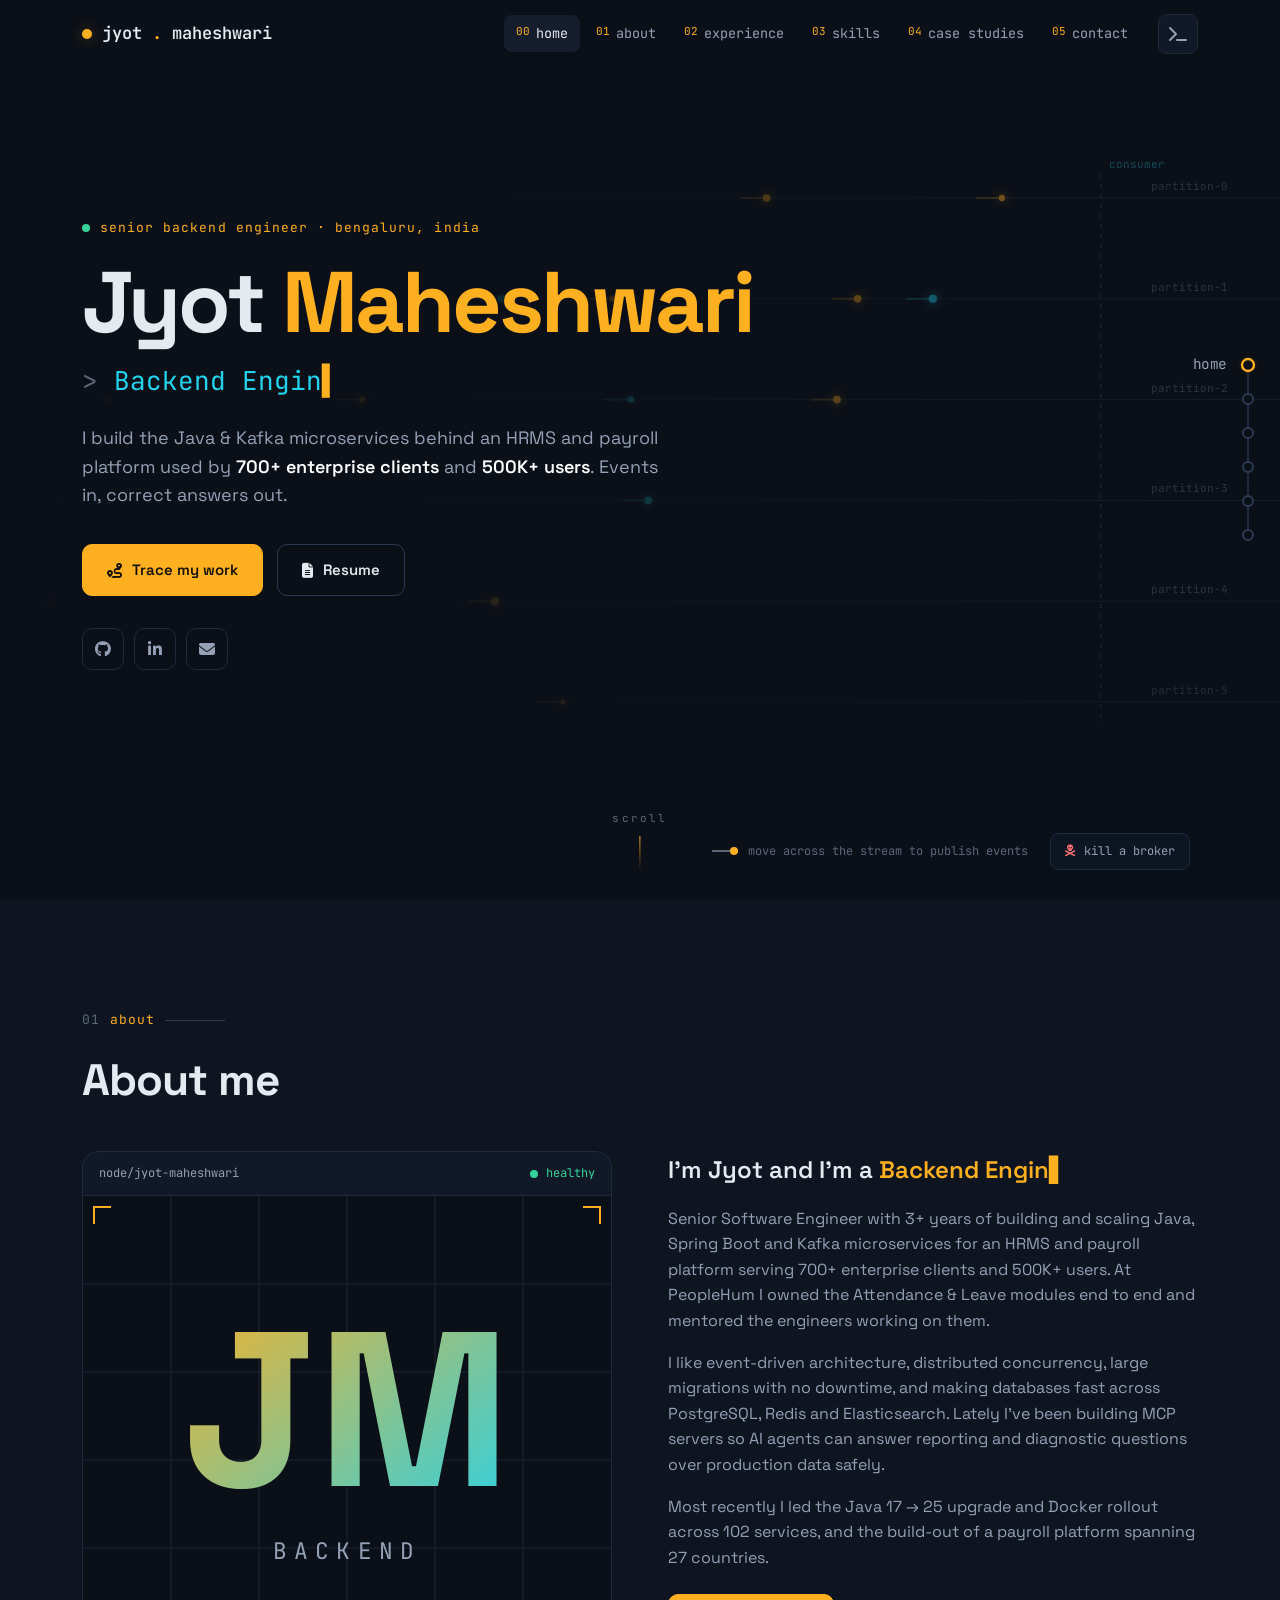
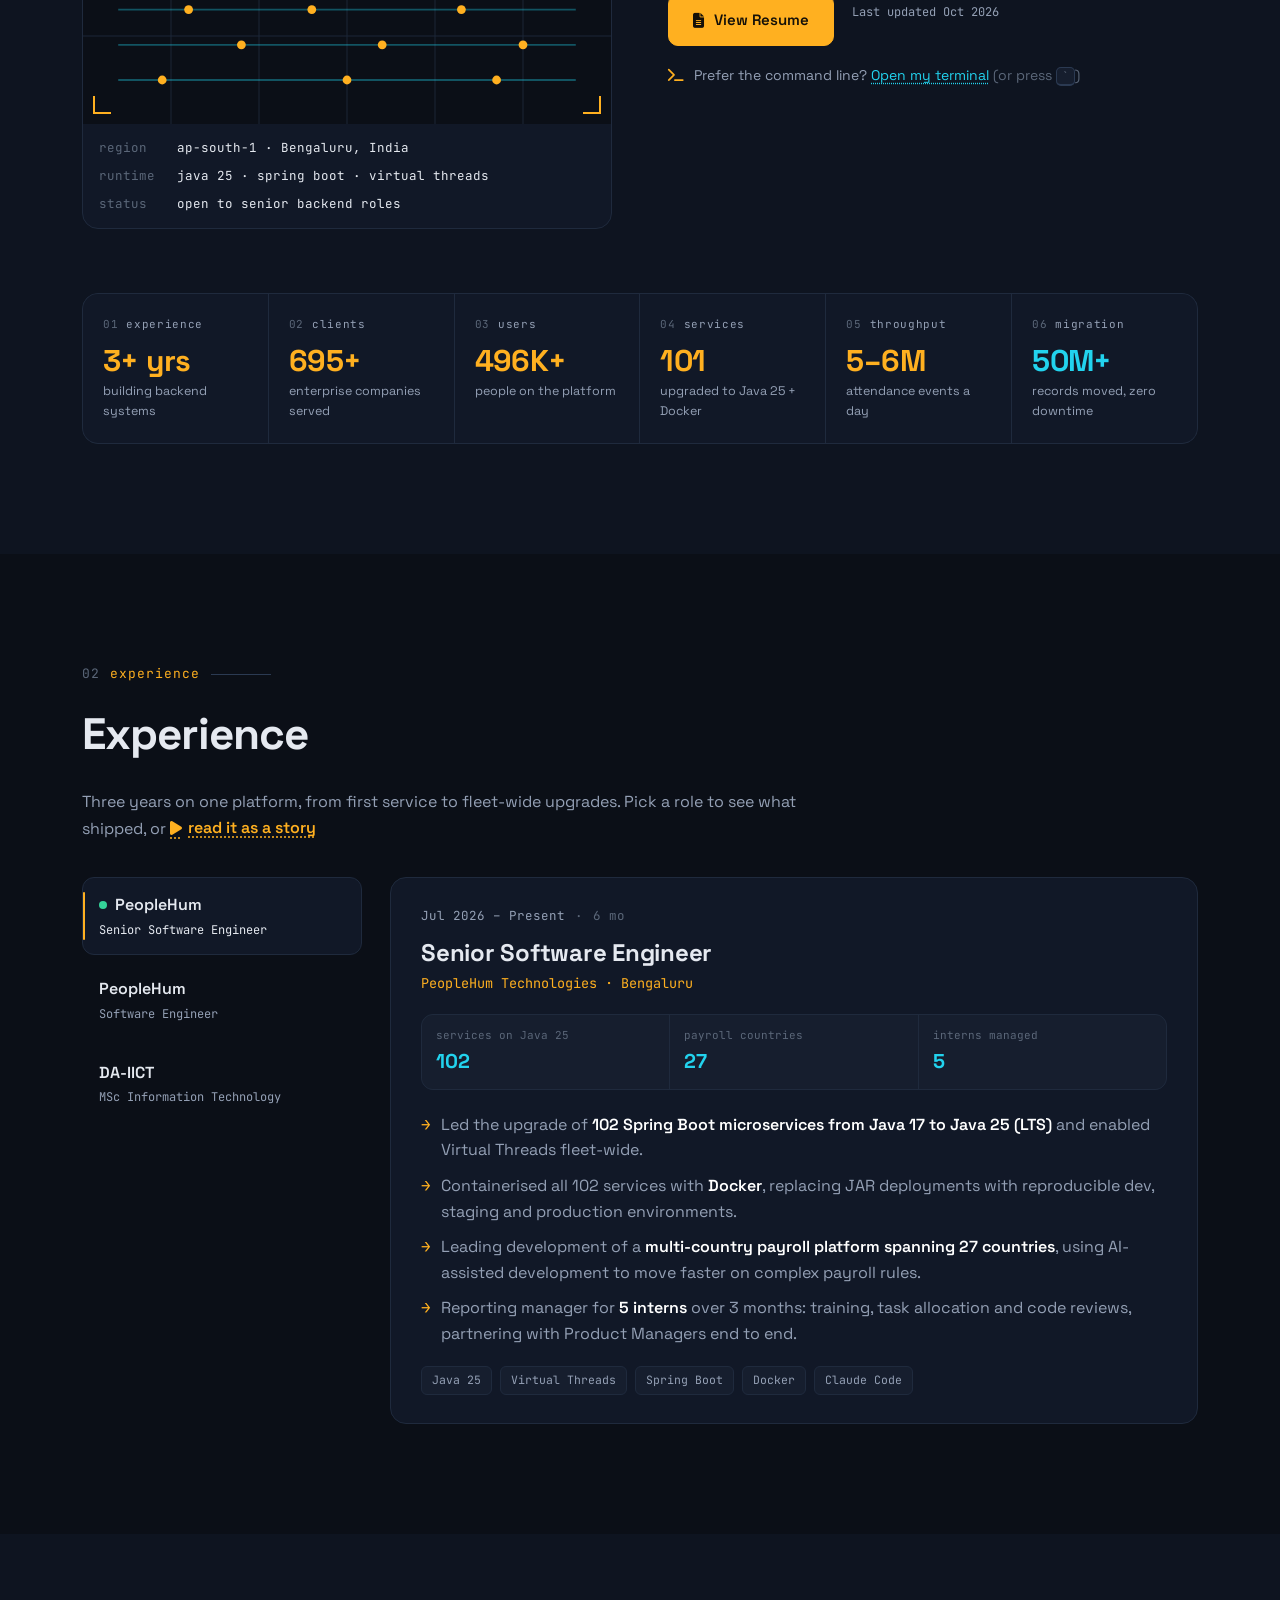
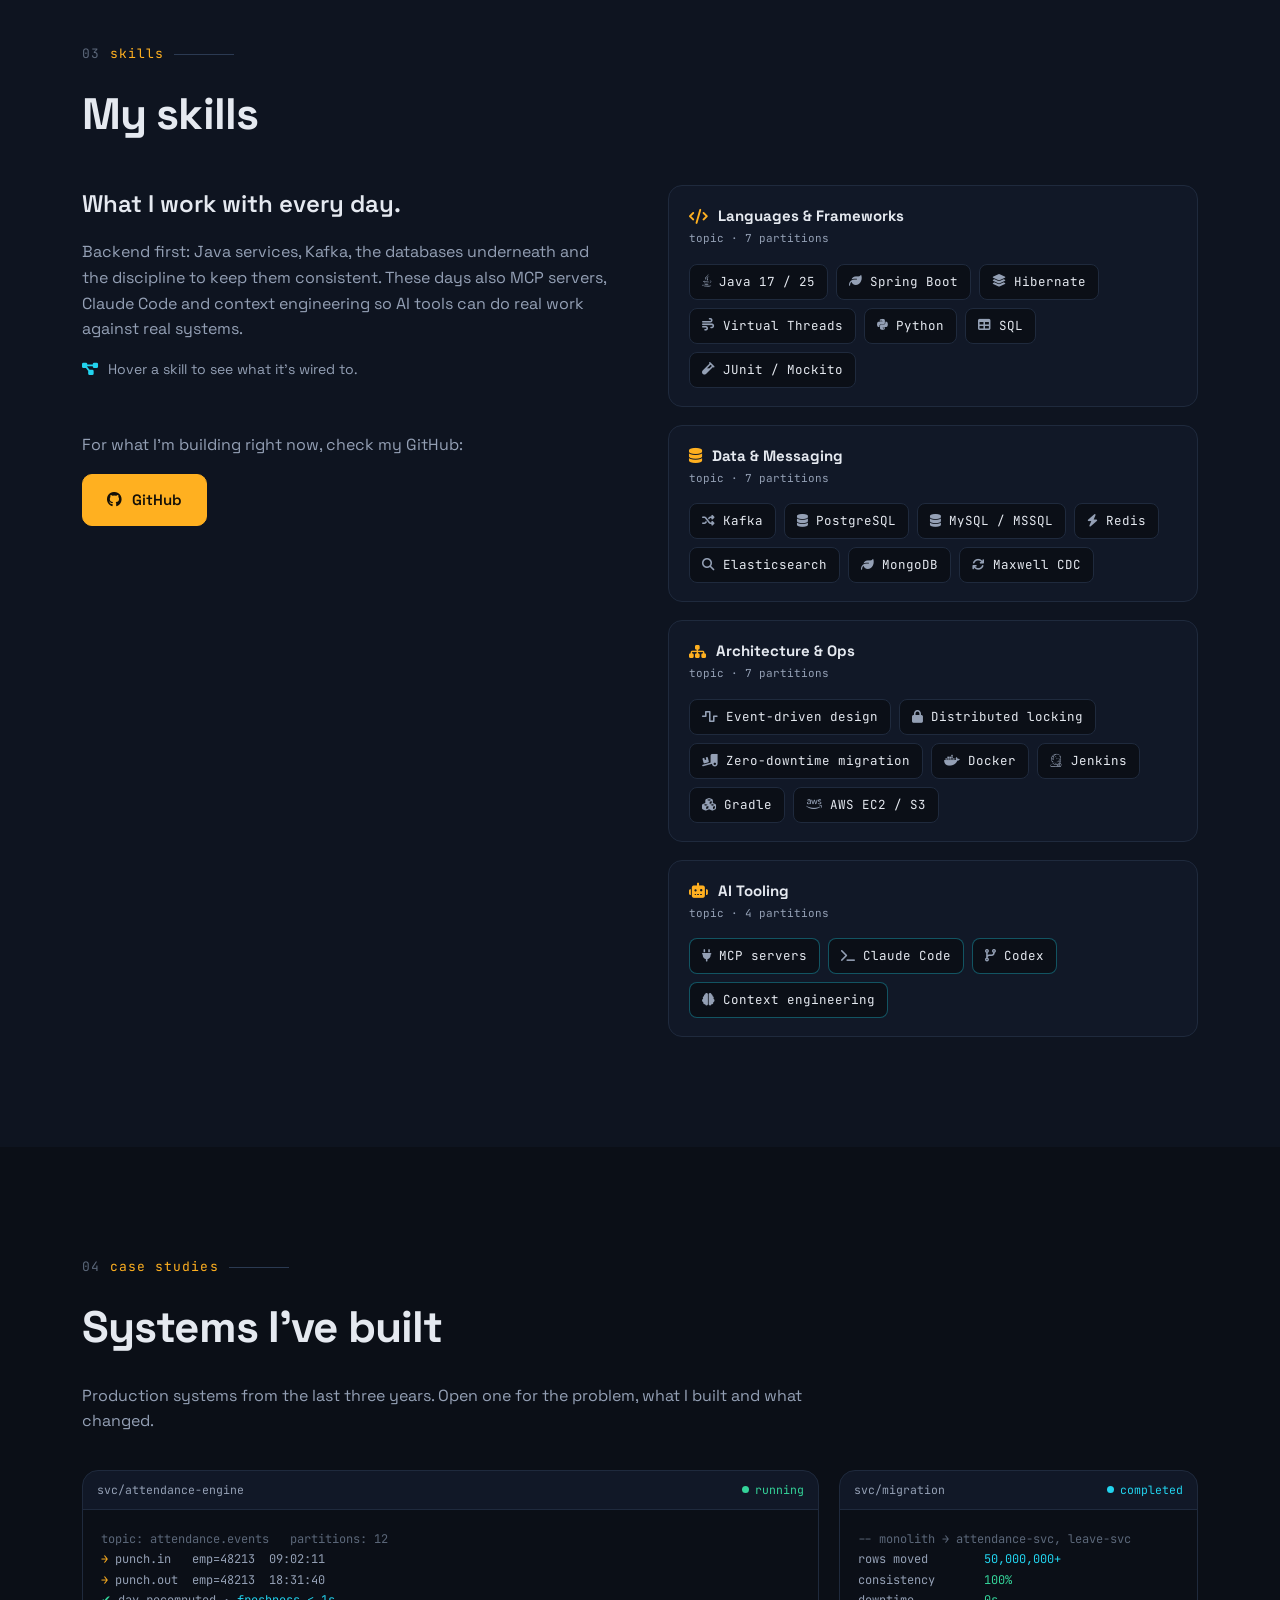
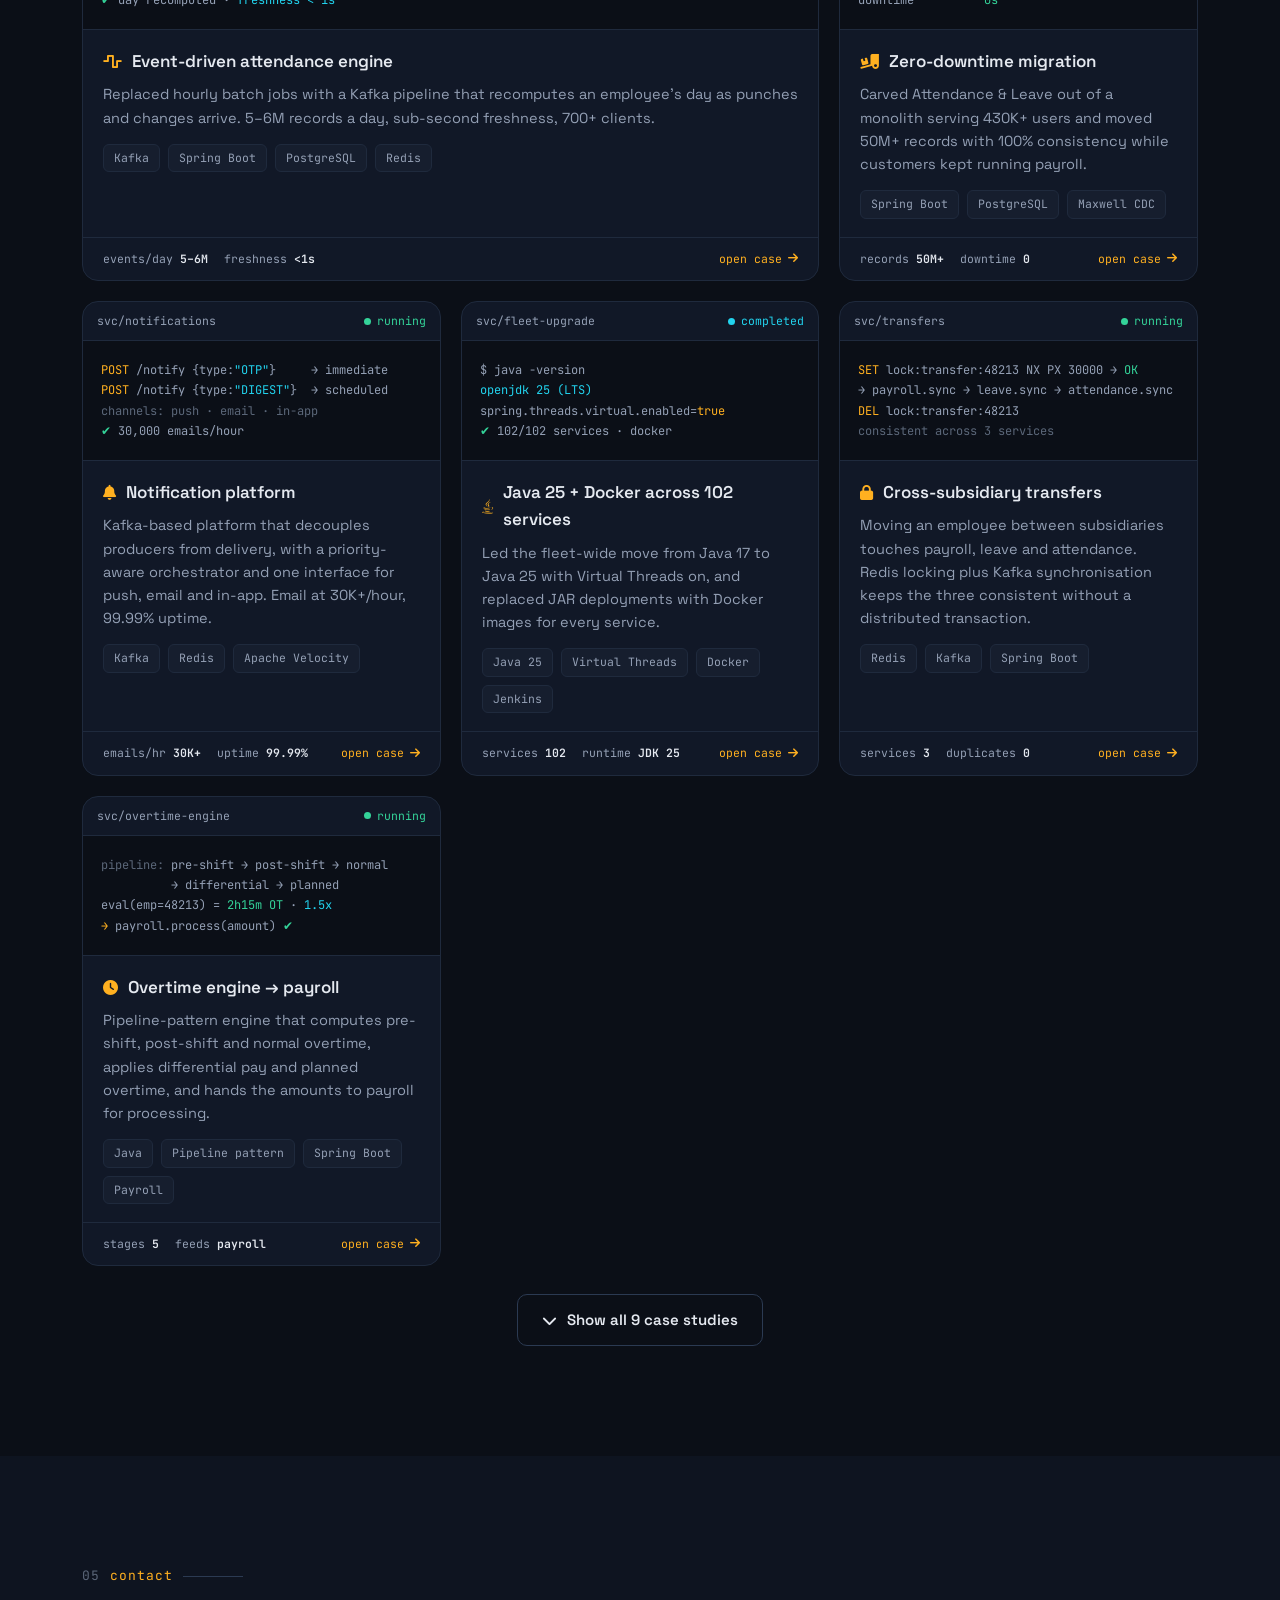
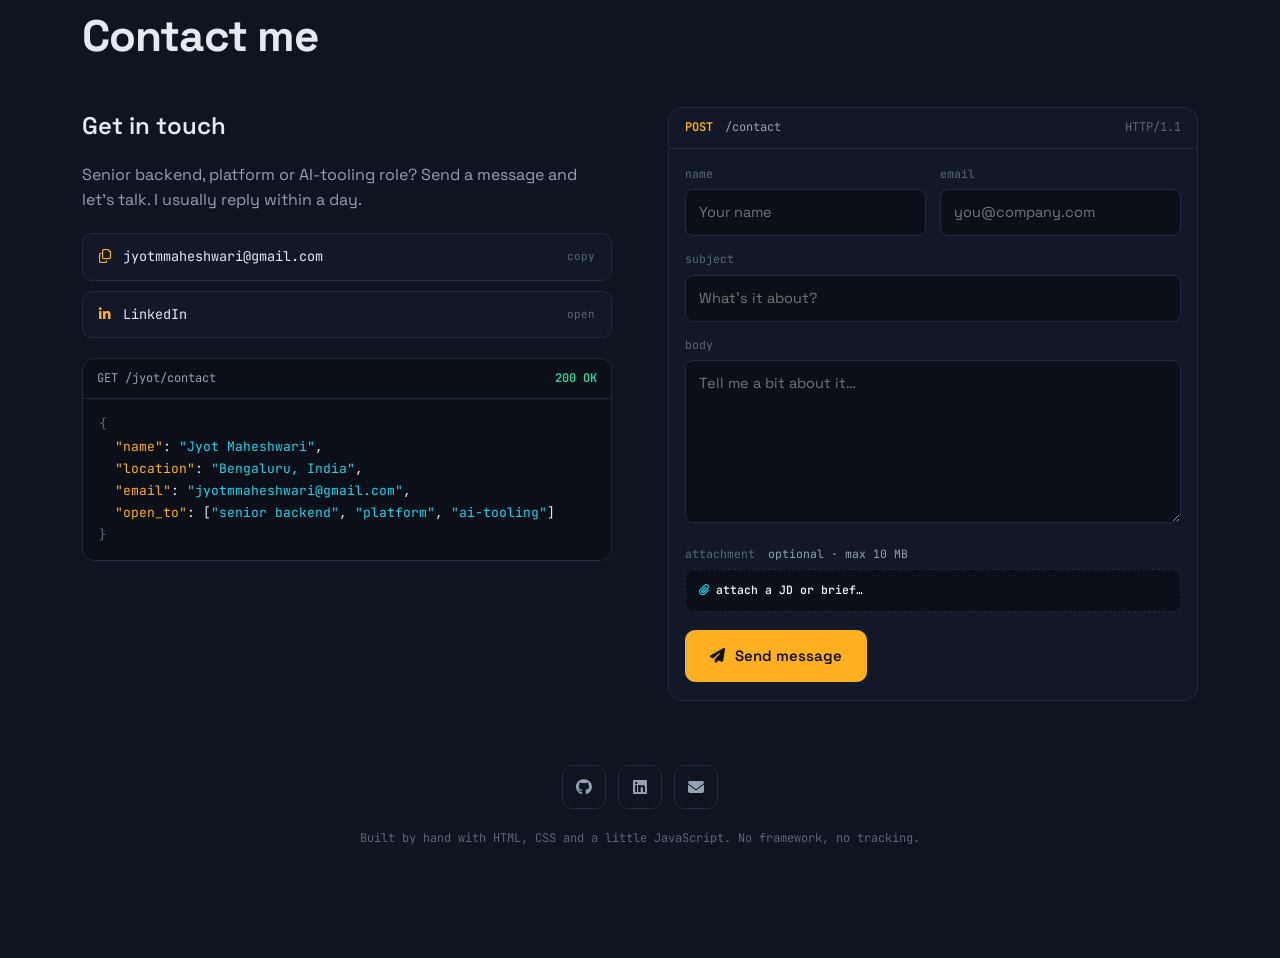
==== commit 9c57e9d4: "Add decisions tab with architecture decision records to case studies" ====
--- a/index.html
+++ b/index.html
@@ -516,6 +516,24 @@
                     <p>5–6M attendance records a day computed with sub-second freshness instead of hourly delays, for 700+ enterprise clients and 500K+ users.</p>
                 </div>
             </div>
+            <div class="adr" data-adr>
+                <article class="adr-item">
+                    <header><span class="adr-id">ADR-01</span><h4>Recompute on events instead of on a timer</h4><span class="adr-status">accepted</span></header>
+                    <dl>
+                        <dt>Context</dt><dd>Attendance ran as hourly batch jobs. Any punch, shift change or regularisation waited for the next run, so managers saw stale numbers and support absorbed the gap across 700+ clients.</dd>
+                        <dt>Decision</dt><dd>Every attendance-relevant change is published to Kafka and a consumer recomputes the affected employee-day as events arrive. The batch stays only as a nightly safety net.</dd>
+                        <dt>Consequences</dt><dd>Sub-second freshness at 5–6M records a day. In exchange, the pipeline has to cope with out-of-order and late events, and there are more moving parts to operate than a cron job.</dd>
+                    </dl>
+                </article>
+                <article class="adr-item">
+                    <header><span class="adr-id">ADR-02</span><h4>Recompute the whole day, not patch the delta</h4><span class="adr-status">accepted</span></header>
+                    <dl>
+                        <dt>Context</dt><dd>Corrections arrive late and in any order: a regularisation can land days after the punches it affects. Applying deltas would need every event type to know how to undo every other.</dd>
+                        <dt>Decision</dt><dd>Any event for an (employee, day) pair triggers a full recompute of that day from its source records. The computation is idempotent, so replaying events is safe.</dd>
+                        <dt>Consequences</dt><dd>Simple to reason about and trivially replayable, at the cost of more work per event. Indexing, partition pruning and query rewrites paid that back with 40% lower average query time.</dd>
+                    </dl>
+                </article>
+            </div>
             <div class="tags"><span>Kafka</span><span>Spring Boot</span><span>PostgreSQL</span><span>Redis</span></div>
         </template>
 
@@ -540,6 +558,24 @@
                     <h4><i class="fas fa-bolt"></i> Outcome</h4>
                     <p>Zero downtime, 100% consistency, 50M+ records moved. The modules I own now ship on their own schedule.</p>
                 </div>
+            </div>
+            <div class="adr" data-adr>
+                <article class="adr-item">
+                    <header><span class="adr-id">ADR-01</span><h4>Change data capture over dual writes</h4><span class="adr-status">accepted</span></header>
+                    <dl>
+                        <dt>Context</dt><dd>The monolith and the new services had to hold the same 50M+ records while customers kept running payroll. Writing to both from application code would put the consistency guarantee in every code path.</dd>
+                        <dt>Decision</dt><dd>Backfill once, then tail the monolith's database with Maxwell CDC into Kafka so the new services stay in step. Reads cut over first, writes last, with a verification job comparing both sides before each step.</dd>
+                        <dt>Consequences</dt><dd>Zero downtime and 100% verified consistency. Replication lag became a metric to watch, and rollback at any step was simply pointing reads back at the monolith.</dd>
+                    </dl>
+                </article>
+                <article class="adr-item">
+                    <header><span class="adr-id">ADR-02</span><h4>Strangle by module, Attendance &amp; Leave first</h4><span class="adr-status">accepted</span></header>
+                    <dl>
+                        <dt>Context</dt><dd>A big-bang rewrite of a 430K-user monolith was not an option; neither was a maintenance window.</dd>
+                        <dt>Decision</dt><dd>Carve out the modules with the clearest ownership and data boundary first, route their traffic through the new services, and leave the rest of the monolith untouched until each slice proved itself.</dd>
+                        <dt>Consequences</dt><dd>The modules I own now ship on their own schedule. The seam between old and new had to be maintained for the duration, which is the price of never stopping.</dd>
+                    </dl>
+                </article>
             </div>
             <div class="tags"><span>Spring Boot</span><span>PostgreSQL</span><span>Maxwell CDC</span><span>Kafka</span></div>
         </template>
@@ -566,6 +602,32 @@
                     <p>30,000+ emails an hour at 99.99% uptime, and a single channel-agnostic API for every team.</p>
                 </div>
             </div>
+            <div class="adr" data-adr>
+                <article class="adr-item">
+                    <header><span class="adr-id">ADR-01</span><h4>A topic between producers and delivery</h4><span class="adr-status">accepted</span></header>
+                    <dl>
+                        <dt>Context</dt><dd>Every feature called email and push providers directly. Provider outages, retries and rate limits leaked into product code, and nobody could answer "what did we send this user?"</dd>
+                        <dt>Decision</dt><dd>Features publish a notification event to Kafka and stop there. One platform owns channels, retries and delivery records behind a single channel-agnostic API.</dd>
+                        <dt>Consequences</dt><dd>Producers are decoupled from provider failures and the platform can be scaled and retried independently. Delivery became asynchronous by design, so anything that needs a synchronous guarantee has to say so.</dd>
+                    </dl>
+                </article>
+                <article class="adr-item">
+                    <header><span class="adr-id">ADR-02</span><h4>Separate lanes for immediate and scheduled traffic</h4><span class="adr-status">accepted</span></header>
+                    <dl>
+                        <dt>Context</dt><dd>OTPs and password resets were queued behind bulk campaigns. A priority field on one queue still leaves them sharing the same consumers and the same backlog.</dd>
+                        <dt>Decision</dt><dd>The orchestrator routes by priority into distinct lanes: immediate delivery for OTP-class messages, scheduled delivery for everything else, each with its own consumers.</dd>
+                        <dt>Consequences</dt><dd>Bulk traffic can never delay an OTP. Two paths to operate instead of one, and a rule for what counts as immediate that has to be defended against feature teams.</dd>
+                    </dl>
+                </article>
+                <article class="adr-item">
+                    <header><span class="adr-id">ADR-03</span><h4>Render templates asynchronously with a Redis cache</h4><span class="adr-status">accepted</span></header>
+                    <dl>
+                        <dt>Context</dt><dd>Rendering 30K+ emails an hour from Velocity templates inside the request path was the throughput ceiling.</dd>
+                        <dt>Decision</dt><dd>Generate emails asynchronously from the queue, with compiled templates and shared fragments cached in Redis.</dd>
+                        <dt>Consequences</dt><dd>30,000+ emails an hour at 99.99% uptime. Template changes need a cache invalidation step, which is now part of the release checklist.</dd>
+                    </dl>
+                </article>
+            </div>
             <div class="tags"><span>Kafka</span><span>Redis</span><span>Apache Velocity</span><span>Spring Boot</span></div>
         </template>
 
@@ -591,6 +653,32 @@
                     <p>Every service on a supported LTS with Virtual Threads on, and reproducible environments from a developer laptop to production.</p>
                 </div>
             </div>
+            <div class="adr" data-adr>
+                <article class="adr-item">
+                    <header><span class="adr-id">ADR-01</span><h4>One hop from 17 to 25, not two</h4><span class="adr-status">accepted</span></header>
+                    <dl>
+                        <dt>Context</dt><dd>102 services across several teams. Going 17 → 21 → 25 would mean two compatibility audits, two rollouts and two rounds of coordination.</dd>
+                        <dt>Decision</dt><dd>Move straight to Java 25 (LTS) with a single compatibility audit of dependencies, build images and JVM flags, rolled out service by service behind the same pipeline.</dd>
+                        <dt>Consequences</dt><dd>Half the coordination cost and every service on a supported LTS at the same time. A bigger jump per service, mitigated by the audit and by rolling out the lowest-risk services first.</dd>
+                    </dl>
+                </article>
+                <article class="adr-item">
+                    <header><span class="adr-id">ADR-02</span><h4>Virtual Threads fleet-wide, not per service</h4><span class="adr-status">accepted</span></header>
+                    <dl>
+                        <dt>Context</dt><dd>Thread-per-request capped concurrency on I/O-heavy services. Java 25 removes the synchronized pinning problem (JEP 491), which had been the main reason to hold back.</dd>
+                        <dt>Decision</dt><dd>Enable Virtual Threads as the default across all services rather than opting in one at a time, with pooled resources (DB connections, HTTP clients) re-sized to match.</dd>
+                        <dt>Consequences</dt><dd>Concurrency headroom without rewriting code to be reactive. Connection pools, not threads, became the resource to watch.</dd>
+                    </dl>
+                </article>
+                <article class="adr-item">
+                    <header><span class="adr-id">ADR-03</span><h4>Container images instead of JARs on hosts</h4><span class="adr-status">accepted</span></header>
+                    <dl>
+                        <dt>Context</dt><dd>JAR deployments depended on whatever JDK and OS packages each host happened to have, so dev, staging and production drifted apart.</dd>
+                        <dt>Decision</dt><dd>Every service builds a Docker image with its runtime pinned, produced by the same Jenkins pipeline for every environment.</dd>
+                        <dt>Consequences</dt><dd>Reproducible environments from laptop to production and a single artefact to promote. Image size and build time joined the list of things to keep an eye on.</dd>
+                    </dl>
+                </article>
+            </div>
             <div class="tags"><span>Java 25</span><span>Virtual Threads</span><span>Docker</span><span>Jenkins</span></div>
         </template>
 
@@ -614,6 +702,16 @@
                     <h4><i class="fas fa-bolt"></i> Outcome</h4>
                     <p>Transactional consistency across payroll, leave and attendance with no duplicate processing.</p>
                 </div>
+            </div>
+            <div class="adr" data-adr>
+                <article class="adr-item">
+                    <header><span class="adr-id">ADR-01</span><h4>A lock plus events, not a distributed transaction</h4><span class="adr-status">accepted</span></header>
+                    <dl>
+                        <dt>Context</dt><dd>A transfer touches payroll, leave and attendance, each its own service with its own database. Two-phase commit across them was neither available nor something we wanted to operate.</dd>
+                        <dt>Decision</dt><dd>Take a Redis lock on the employee for the duration of the transfer so only one flow can act on them, commit the transfer in its owning service, then publish an event that the other services consume idempotently.</dd>
+                        <dt>Consequences</dt><dd>No partial transfers and no double processing, without a cross-service transaction. The lock's TTL and what happens if it expires mid-flow became explicit design points rather than accidents.</dd>
+                    </dl>
+                </article>
             </div>
             <div class="tags"><span>Redis</span><span>Kafka</span><span>Spring Boot</span></div>
         </template>
@@ -640,6 +738,16 @@
                     <p>Work in progress. A public version is on the way; code link coming here.</p>
                 </div>
             </div>
+            <div class="adr" data-adr>
+                <article class="adr-item">
+                    <header><span class="adr-id">ADR-01</span><h4>Named read-only tools, not free-form SQL</h4><span class="adr-status proposed">proposed</span></header>
+                    <dl>
+                        <dt>Context</dt><dd>Letting an agent run arbitrary queries against production is the fastest way to get an answer and the fastest way to leak a table.</dd>
+                        <dt>Decision</dt><dd>Expose a small set of named tools with fixed queries and typed parameters, backed by read-only roles, row limits and an audit log of every call.</dd>
+                        <dt>Consequences</dt><dd>What an agent can see is reviewable and bounded. New questions need a new tool, which is slower than SQL on purpose.</dd>
+                    </dl>
+                </article>
+            </div>
             <div class="tags"><span>MCP</span><span>Claude Code</span><span>Codex</span><span>Python</span></div>
             <div class="case-links"><a class="btn" href="https://github.com/jyot21" target="_blank" rel="noopener"><i class="fab fa-github"></i> GitHub</a></div>
         </template>
@@ -663,6 +771,24 @@
                     <h4><i class="fas fa-bolt"></i> Outcome</h4>
                     <p>5M+ records a day with zero data duplication, and a new client integration is configuration rather than code.</p>
                 </div>
+            </div>
+            <div class="adr" data-adr>
+                <article class="adr-item">
+                    <header><span class="adr-id">ADR-01</span><h4>One configurable framework, not one integration per client</h4><span class="adr-status">accepted</span></header>
+                    <dl>
+                        <dt>Context</dt><dd>Each enterprise client's MySQL or MSSQL integration was hand-built, so each had its own failure modes, its own duplicates and its own on-call surprises.</dd>
+                        <dt>Decision</dt><dd>A single framework that takes a connection, a mapping and a schedule as configuration, with TLS, retries and idempotency built in once.</dd>
+                        <dt>Consequences</dt><dd>A new client is configuration rather than code. The framework has to be general enough for both engines, which cost some per-client optimisations.</dd>
+                    </dl>
+                </article>
+                <article class="adr-item">
+                    <header><span class="adr-id">ADR-02</span><h4>Idempotent upserts over exactly-once delivery</h4><span class="adr-status">accepted</span></header>
+                    <dl>
+                        <dt>Context</dt><dd>Client databases, networks and schedules fail in the middle of runs. Trying to guarantee each record is processed exactly once across those boundaries is fragile.</dd>
+                        <dt>Decision</dt><dd>Process at least once and make every write an idempotent upsert on the record's natural key, so retries and re-runs are always safe.</dd>
+                        <dt>Consequences</dt><dd>5M+ records a day with zero duplication and a one-line recovery for any failed run: run it again. Every source needs a stable key, which becomes an onboarding requirement.</dd>
+                    </dl>
+                </article>
             </div>
             <div class="tags"><span>Java</span><span>MySQL</span><span>MSSQL</span><span>TLS</span></div>
         </template>
@@ -688,6 +814,24 @@
                     <h4><i class="fas fa-bolt"></i> Outcome</h4>
                     <p>Five overtime models from one engine, configured per client, with the amounts reaching payroll automatically instead of being reconciled by hand.</p>
                 </div>
+            </div>
+            <div class="adr" data-adr>
+                <article class="adr-item">
+                    <header><span class="adr-id">ADR-01</span><h4>Pipeline pattern over a rules engine</h4><span class="adr-status">accepted</span></header>
+                    <dl>
+                        <dt>Context</dt><dd>Five overtime models, per-client rules, and an order that matters: compute the hours first, then differential pay, then the planned-overtime cap. A rules engine would hide that ordering inside rule priorities.</dd>
+                        <dt>Decision</dt><dd>An explicit pipeline of stages (pre-shift, post-shift, normal, differential, planned) sharing one context object. Each stage reads the client's configuration and may no-op.</dd>
+                        <dt>Consequences</dt><dd>A new policy is configuration, not code; each stage is unit-testable on its own; the order is visible in one place. Cross-stage rules have to be expressed through the shared context, which takes discipline.</dd>
+                    </dl>
+                </article>
+                <article class="adr-item">
+                    <header><span class="adr-id">ADR-02</span><h4>Attendance owns the overtime math, payroll consumes amounts</h4><span class="adr-status">accepted</span></header>
+                    <dl>
+                        <dt>Context</dt><dd>Payroll could have recomputed overtime from raw punches, but then two systems would disagree about the same hours.</dd>
+                        <dt>Decision</dt><dd>The engine is the single source of truth for overtime; it hands payroll finished amounts over an integration contract, and payroll only processes them.</dd>
+                        <dt>Consequences</dt><dd>One place to fix when a client's policy changes and no reconciliation by hand. The contract between the two systems has to be versioned carefully.</dd>
+                    </dl>
+                </article>
             </div>
             <div class="ot-lab" data-ot-lab>
                 <div class="ot-bar"><span class="svc"><i class="fas fa-flask"></i> lab/overtime-engine · drag the punches, watch the stages run</span><span class="ot-note">simplified model · the real rules come from per-client config</span></div>
--- a/assets/css/style.css
+++ b/assets/css/style.css
@@ -275,6 +275,32 @@
 .case-block li { padding-left: 18px; position: relative; }
 .case-block li::before { content: '→'; position: absolute; left: 0; color: var(--accent); font-family: var(--mono); }
 .case-links { margin-top: 20px; display: flex; gap: 12px; }
+
+/* case study / decisions tabs + ADR records */
+.case-tabs { display: flex; gap: 4px; margin: -6px 0 22px; border-bottom: 1px solid var(--border); }
+.case-tab { display: inline-flex; align-items: center; gap: 8px; padding: 10px 14px; margin-bottom: -1px; font-family: var(--mono); font-size: 12.5px; color: var(--muted); border-bottom: 2px solid transparent; transition: color .3s, border-color .3s; }
+.case-tab i { font-size: 11px; color: var(--dim); }
+.case-tab b { color: var(--accent); font-weight: 500; }
+.case-tab:hover { color: var(--text); }
+.case-tab[aria-selected="true"] { color: var(--text); border-bottom-color: var(--accent); }
+.case-tab[aria-selected="true"] i { color: var(--accent); }
+.case-tab:focus-visible { outline: none; box-shadow: 0 0 0 3px var(--accent-glow); border-radius: 6px; }
+.adr { display: none; gap: 14px; margin-bottom: 22px; }
+.case-content.show-adr .adr { display: grid; }
+.case-content.show-adr .case-grid, .case-content.show-adr .ot-lab, .case-content.show-adr .tags, .case-content.show-adr .case-links { display: none; }
+.adr-item { border: 1px solid var(--border); border-radius: 12px; background: var(--bg-2); padding: 16px 18px; }
+.adr-item header { display: flex; align-items: center; gap: 12px; flex-wrap: wrap; margin-bottom: 12px; }
+.adr-id { font-family: var(--mono); font-size: 11.5px; color: var(--accent); letter-spacing: .04em; }
+.adr-item h4 { font-size: 16px; font-weight: 600; color: var(--text); letter-spacing: -.01em; margin: 0; flex: 1 1 auto; }
+.adr-status { font-family: var(--mono); font-size: 10.5px; padding: 3px 8px; border-radius: 999px; border: 1px solid rgba(52, 211, 153, .4); color: var(--ok); text-transform: lowercase; }
+.adr-status.proposed { border-color: rgba(255, 176, 32, .45); color: var(--accent); }
+.adr-item dl { display: grid; grid-template-columns: 112px 1fr; gap: 8px 16px; margin: 0; }
+.adr-item dt { font-family: var(--mono); font-size: 11px; color: var(--dim); letter-spacing: .06em; text-transform: uppercase; padding-top: 3px; }
+.adr-item dd { margin: 0; color: var(--muted); font-size: 14.5px; line-height: 1.6; }
+@media (max-width: 600px) {
+    .adr-item dl { grid-template-columns: 1fr; gap: 2px 0; }
+    .adr-item dd { margin-bottom: 10px; }
+}
 
 /* overtime playground */
 .ot-lab { border: 1px solid var(--border); border-radius: 12px; background: var(--bg); margin-bottom: 22px; overflow: hidden; }
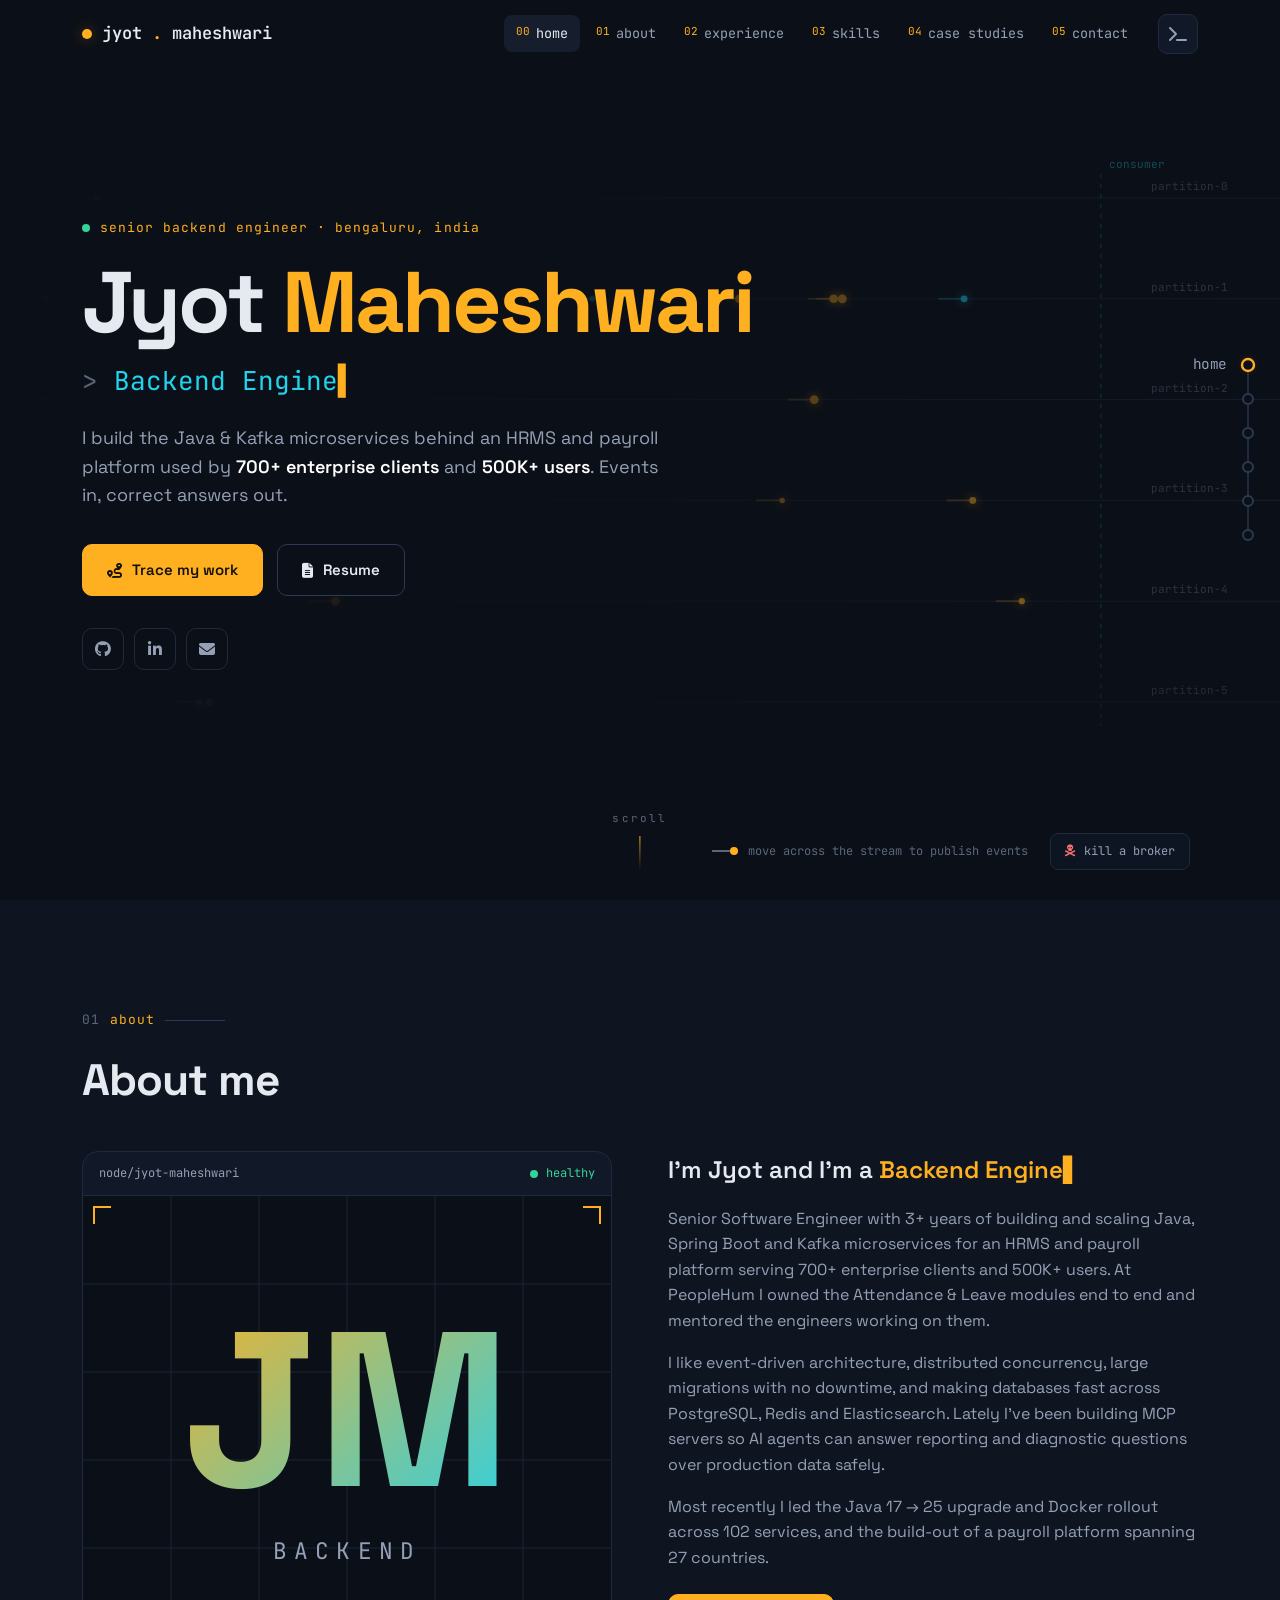
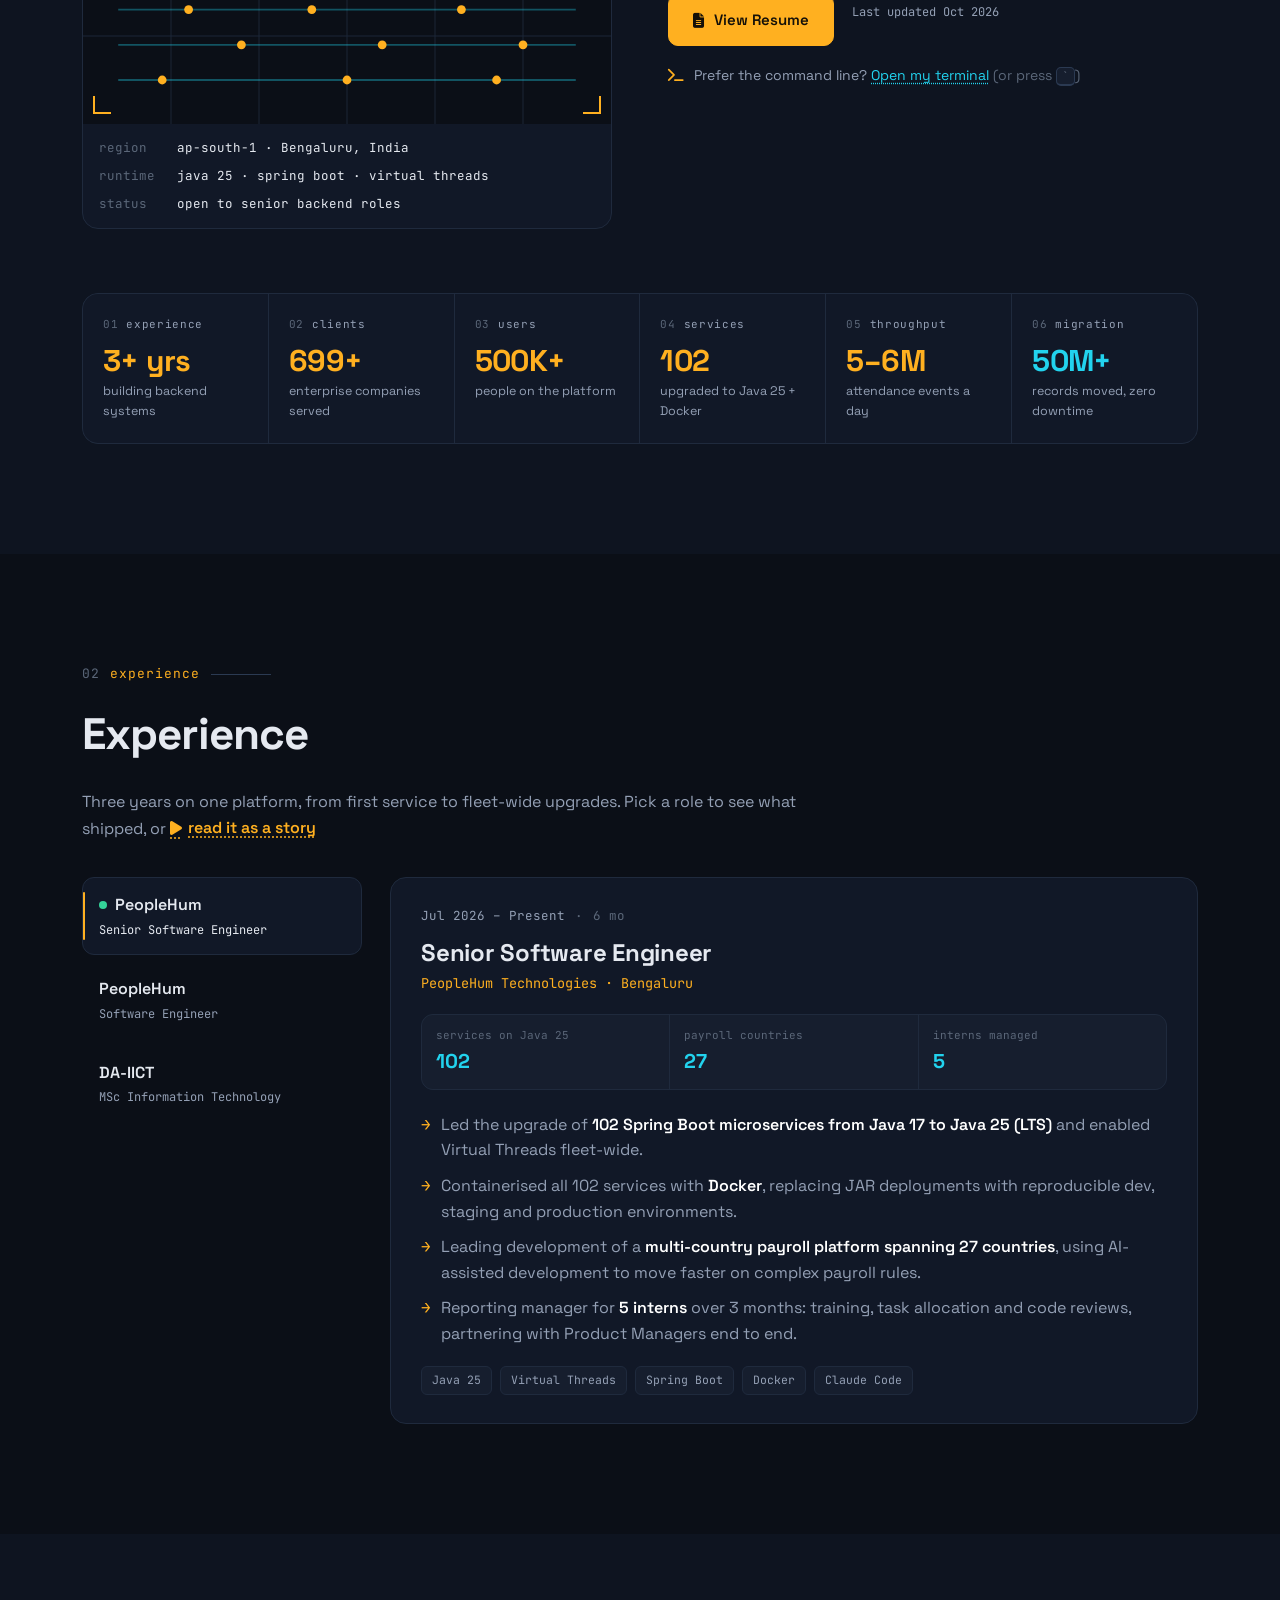
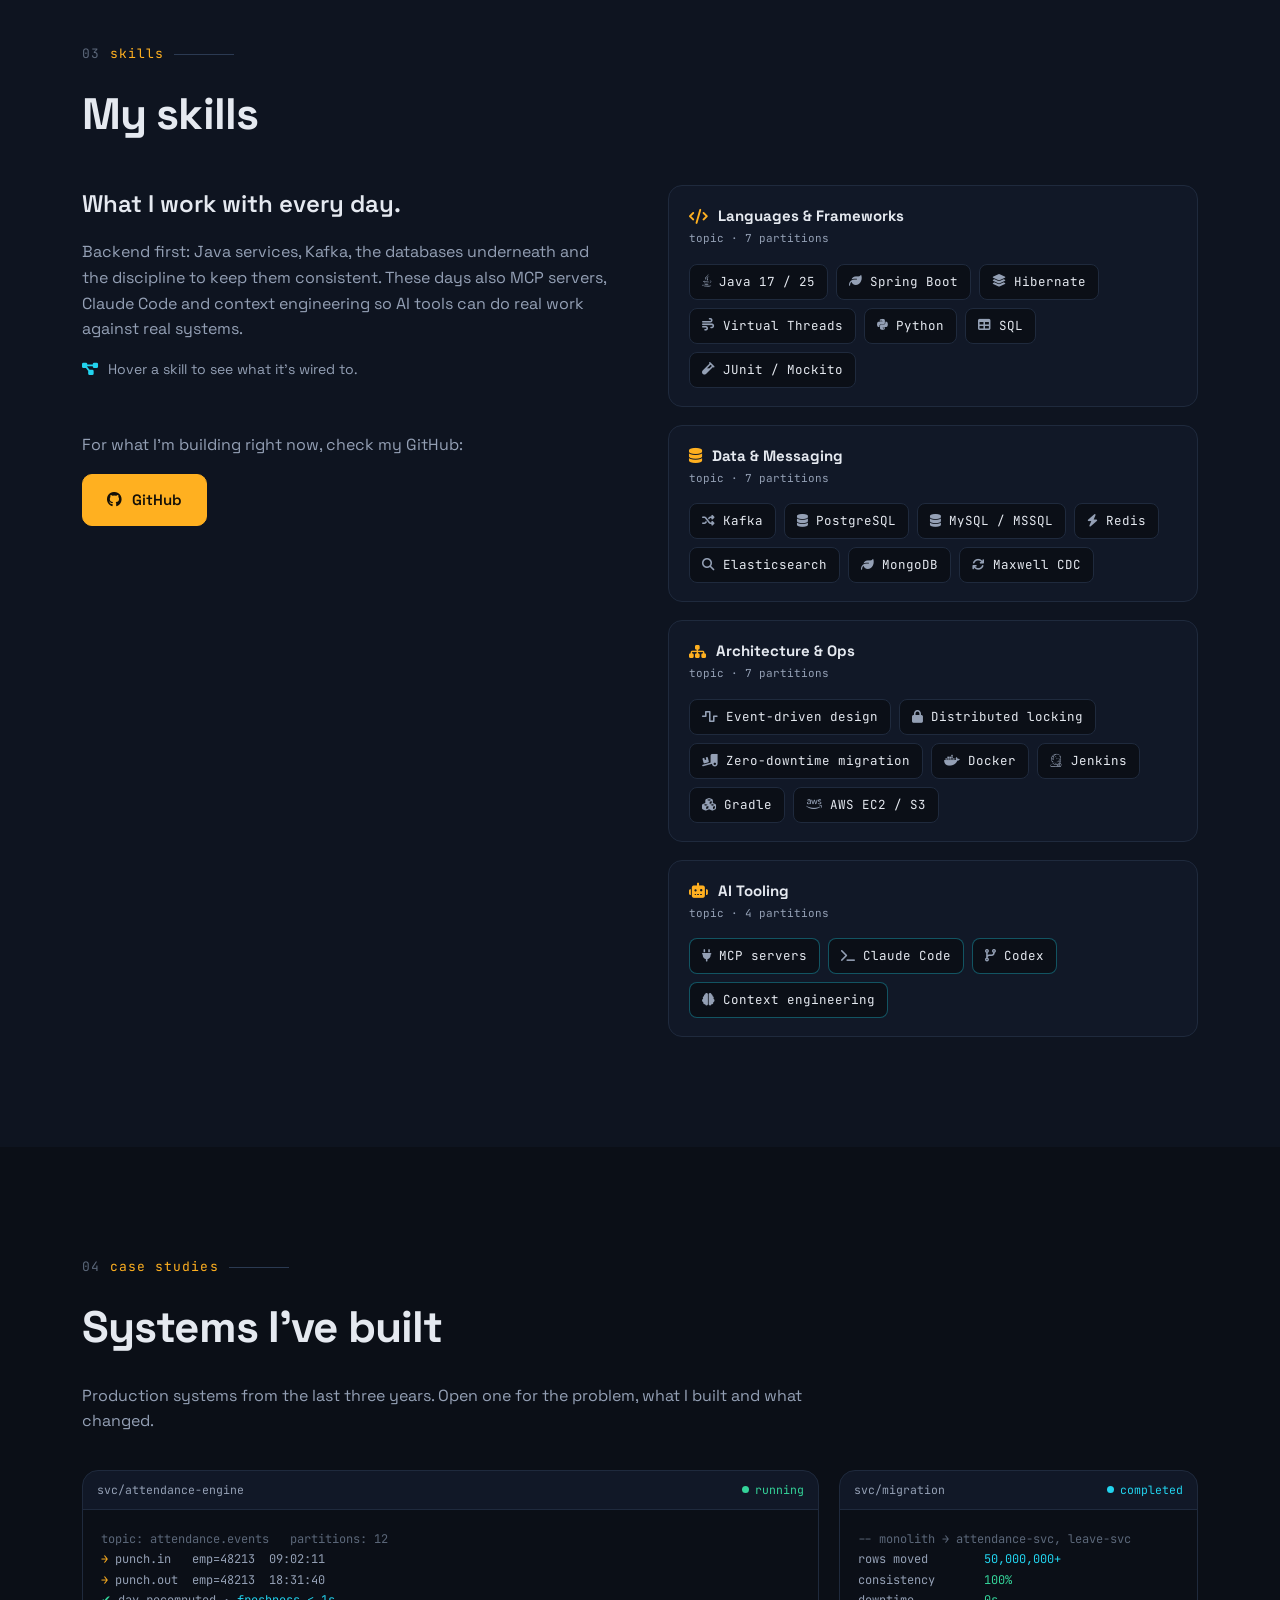
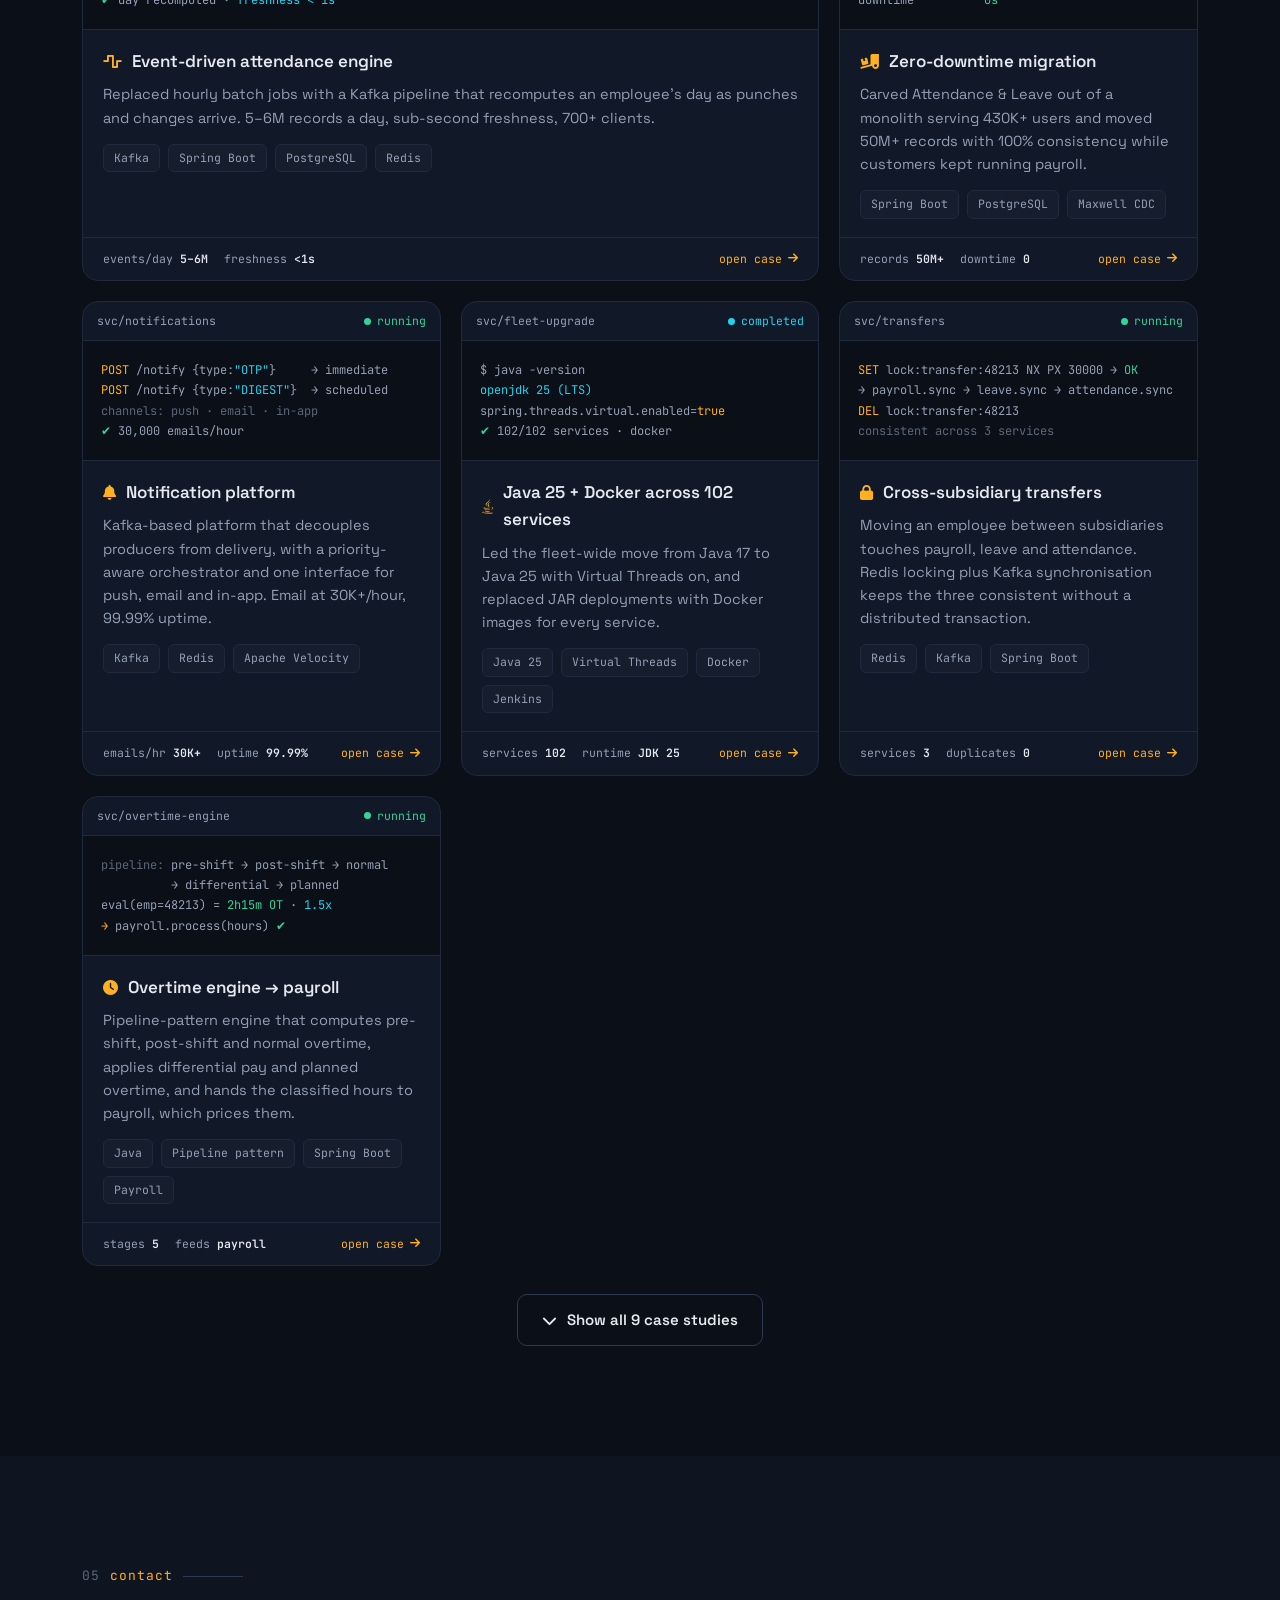
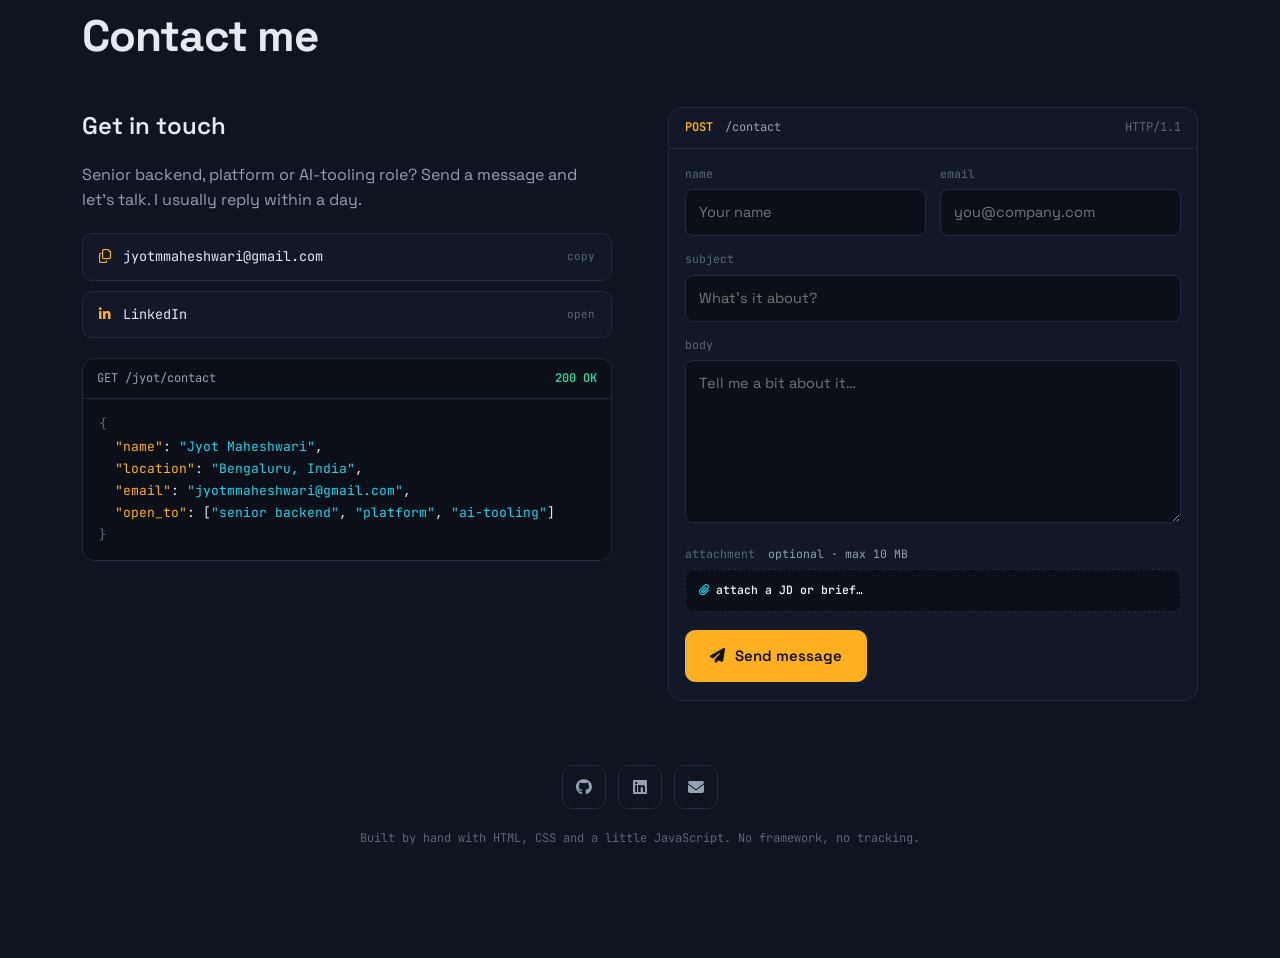
==== commit dcde77a4: "Overtime: engine hands payroll classified hours, payroll prices them" ====
--- a/index.html
+++ b/index.html
@@ -437,11 +437,11 @@
 <pre><span class="c">pipeline:</span> pre-shift → post-shift → normal
           → differential → planned
 eval(emp=48213) = <span class="ok">2h15m OT</span> · <span class="s">1.5x</span>
-<span class="k">→</span> payroll.process(amount) <span class="ok">✔</span></pre>
+<span class="k">→</span> payroll.process(hours) <span class="ok">✔</span></pre>
                     </div>
                     <div class="card-body">
                         <div class="text"><i class="fas fa-clock"></i> Overtime engine → payroll</div>
-                        <p>Pipeline-pattern engine that computes pre-shift, post-shift and normal overtime, applies differential pay and planned overtime, and hands the amounts to payroll for processing.</p>
+                        <p>Pipeline-pattern engine that computes pre-shift, post-shift and normal overtime, applies differential pay and planned overtime, and hands the classified hours to payroll, which prices them.</p>
                         <div class="tags"><span>Java</span><span>Pipeline pattern</span><span>Spring Boot</span><span>Payroll</span></div>
                     </div>
                     <div class="card-metrics"><span>stages <b>5</b></span><span>feeds <b>payroll</b></span><span class="open">open case <i class="fas fa-arrow-right"></i></span></div>
@@ -799,7 +799,7 @@
             <div class="case-grid">
                 <div class="case-block">
                     <h4><i class="fas fa-bug"></i> Problem</h4>
-                    <p>Overtime isn't one number. Hours before a shift, after it and on a normal day are counted differently; some attract differential pay; some are planned and approved in advance. Each client has its own rules, and at the end the amount has to reach payroll correctly.</p>
+                    <p>Overtime isn't one number. Hours before a shift, after it and on a normal day are counted differently; some attract differential pay; some are planned and approved in advance. Each client has its own rules, and at the end the right hours, by type, have to reach payroll.</p>
                 </div>
                 <div class="case-block">
                     <h4><i class="fas fa-hammer"></i> What I built</h4>
@@ -807,12 +807,12 @@
                         <li>An engine on the Pipeline design pattern: pre-shift OT, post-shift OT and normal OT are computed as separate stages against the employee's shift.</li>
                         <li>A differential-pay stage applies the rate rules on top, and a planned-overtime stage handles overtime approved in advance.</li>
                         <li>Each stage evaluates the client's configured rules dynamically, so a new policy is configuration, not a code change.</li>
-                        <li>Integrated the computed amounts with the payroll system so overtime flows straight into pay processing.</li>
+                        <li>Integrated the computed hours with the payroll system, which applies the employee's wage and processes the pay.</li>
                     </ul>
                 </div>
                 <div class="case-block">
                     <h4><i class="fas fa-bolt"></i> Outcome</h4>
-                    <p>Five overtime models from one engine, configured per client, with the amounts reaching payroll automatically instead of being reconciled by hand.</p>
+                    <p>Five overtime models from one engine, configured per client, with the hours reaching payroll automatically instead of being reconciled by hand.</p>
                 </div>
             </div>
             <div class="adr" data-adr>
@@ -825,11 +825,11 @@
                     </dl>
                 </article>
                 <article class="adr-item">
-                    <header><span class="adr-id">ADR-02</span><h4>Attendance owns the overtime math, payroll consumes amounts</h4><span class="adr-status">accepted</span></header>
-                    <dl>
-                        <dt>Context</dt><dd>Payroll could have recomputed overtime from raw punches, but then two systems would disagree about the same hours.</dd>
-                        <dt>Decision</dt><dd>The engine is the single source of truth for overtime; it hands payroll finished amounts over an integration contract, and payroll only processes them.</dd>
-                        <dt>Consequences</dt><dd>One place to fix when a client's policy changes and no reconciliation by hand. The contract between the two systems has to be versioned carefully.</dd>
+                    <header><span class="adr-id">ADR-02</span><h4>Attendance owns the hours, payroll owns the money</h4><span class="adr-status">accepted</span></header>
+                    <dl>
+                        <dt>Context</dt><dd>Overtime sits on the boundary between two systems. Attendance knows shifts, punches and policies; payroll knows wages, pay components and statutory rules. Either side could have done the whole calculation.</dd>
+                        <dt>Decision</dt><dd>The engine classifies and totals the hours (pre-shift, post-shift, normal, differential class, planned cap) and hands those hours to payroll. Payroll applies the employee's wage and rates and calculates the pay itself.</dd>
+                        <dt>Consequences</dt><dd>Each system stays the source of truth for what it understands, and a wage or rate change never touches attendance code. The hand-off contract (hour types and their meaning) has to be versioned carefully.</dd>
                     </dl>
                 </article>
             </div>
@@ -875,7 +875,7 @@
                     <li data-stage="diff"><span class="st-name">differential</span><b class="st-val">–</b><span class="st-note"></span></li>
                     <li data-stage="planned"><span class="st-name">planned OT</span><b class="st-val">–</b><span class="st-note"></span></li>
                 </ol>
-                <p class="ot-result" aria-live="polite"><span class="k">→</span> <span>payroll.process(<b data-out="amount">–</b>)</span> <span class="ok">✔</span><span class="ot-calc" data-out="calc"></span></p>
+                <p class="ot-result" aria-live="polite"><span class="k">→</span> <span>payroll.process(<b data-out="hours">–</b>)</span> <span class="ok">✔</span><span class="ot-calc" data-out="calc"></span></p>
             </div>
             <div class="tags"><span>Java</span><span>Pipeline pattern</span><span>Spring Boot</span><span>Payroll integration</span></div>
         </template>
